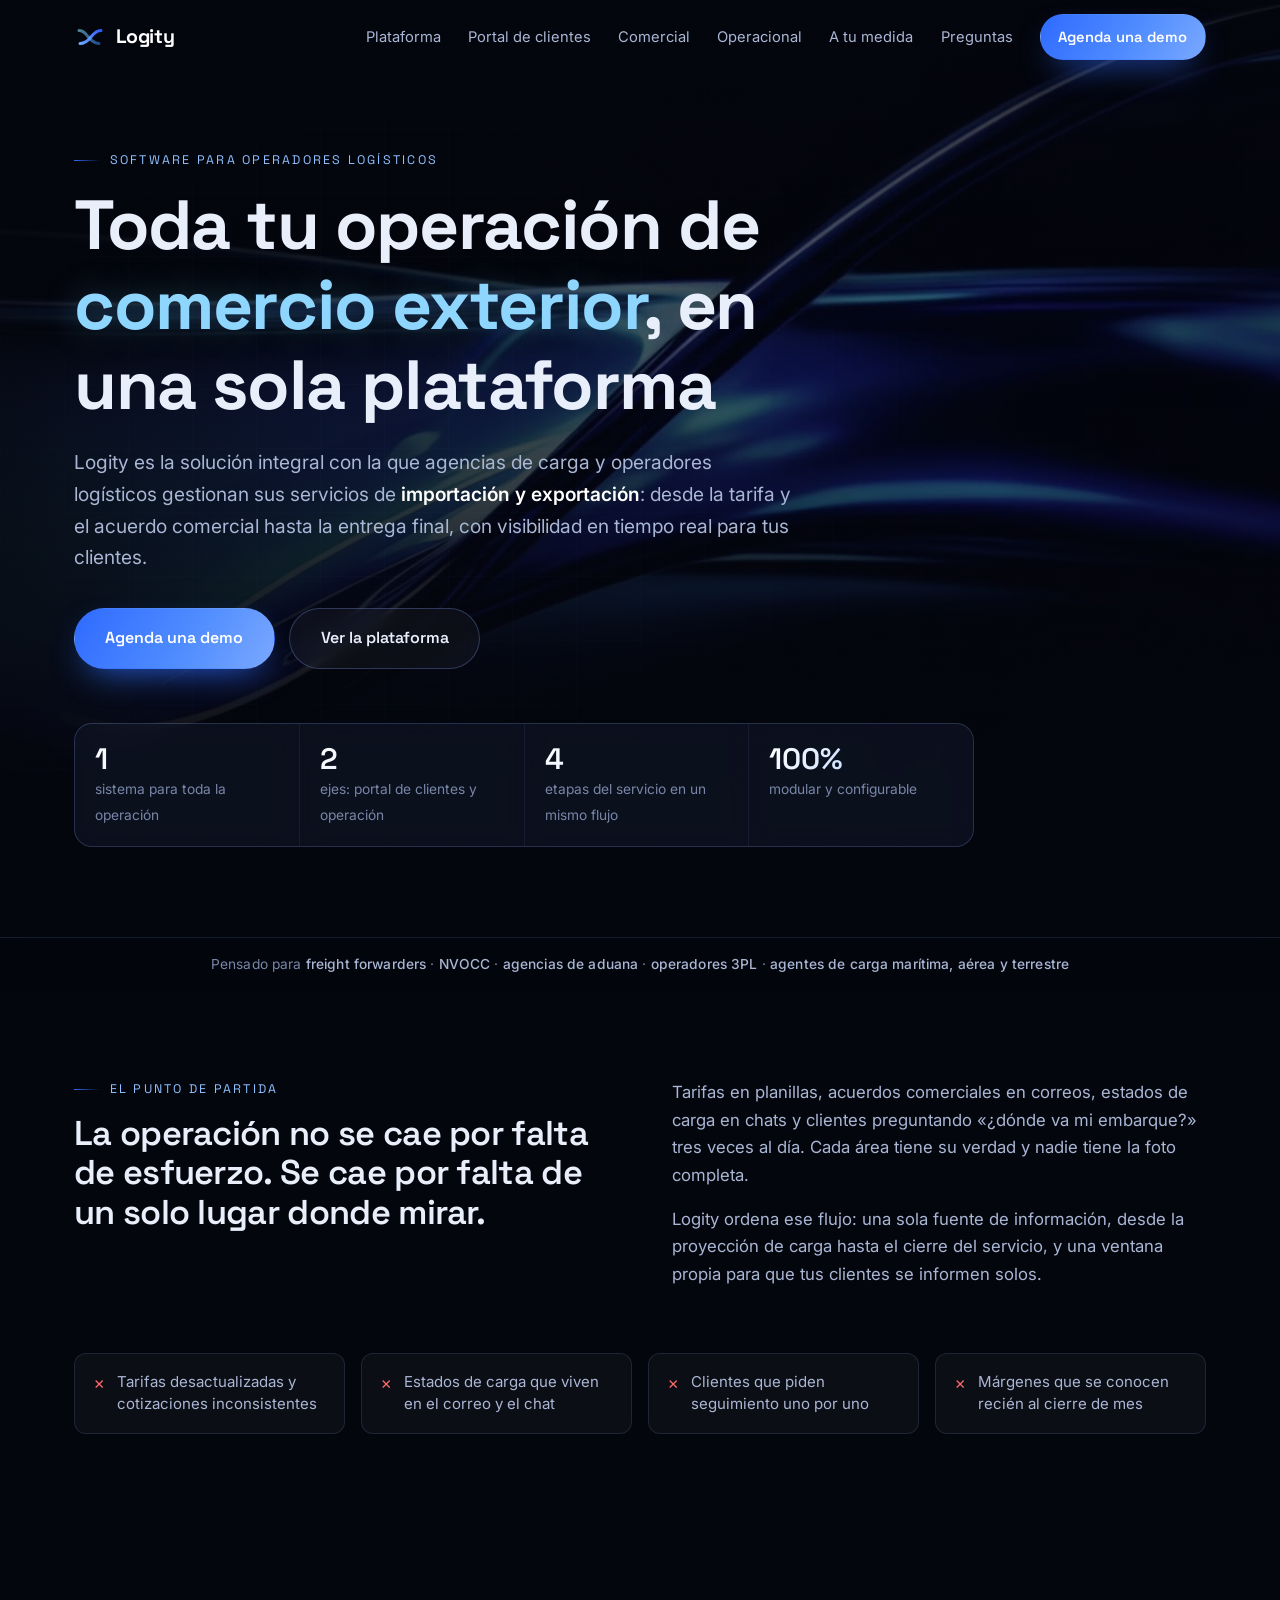
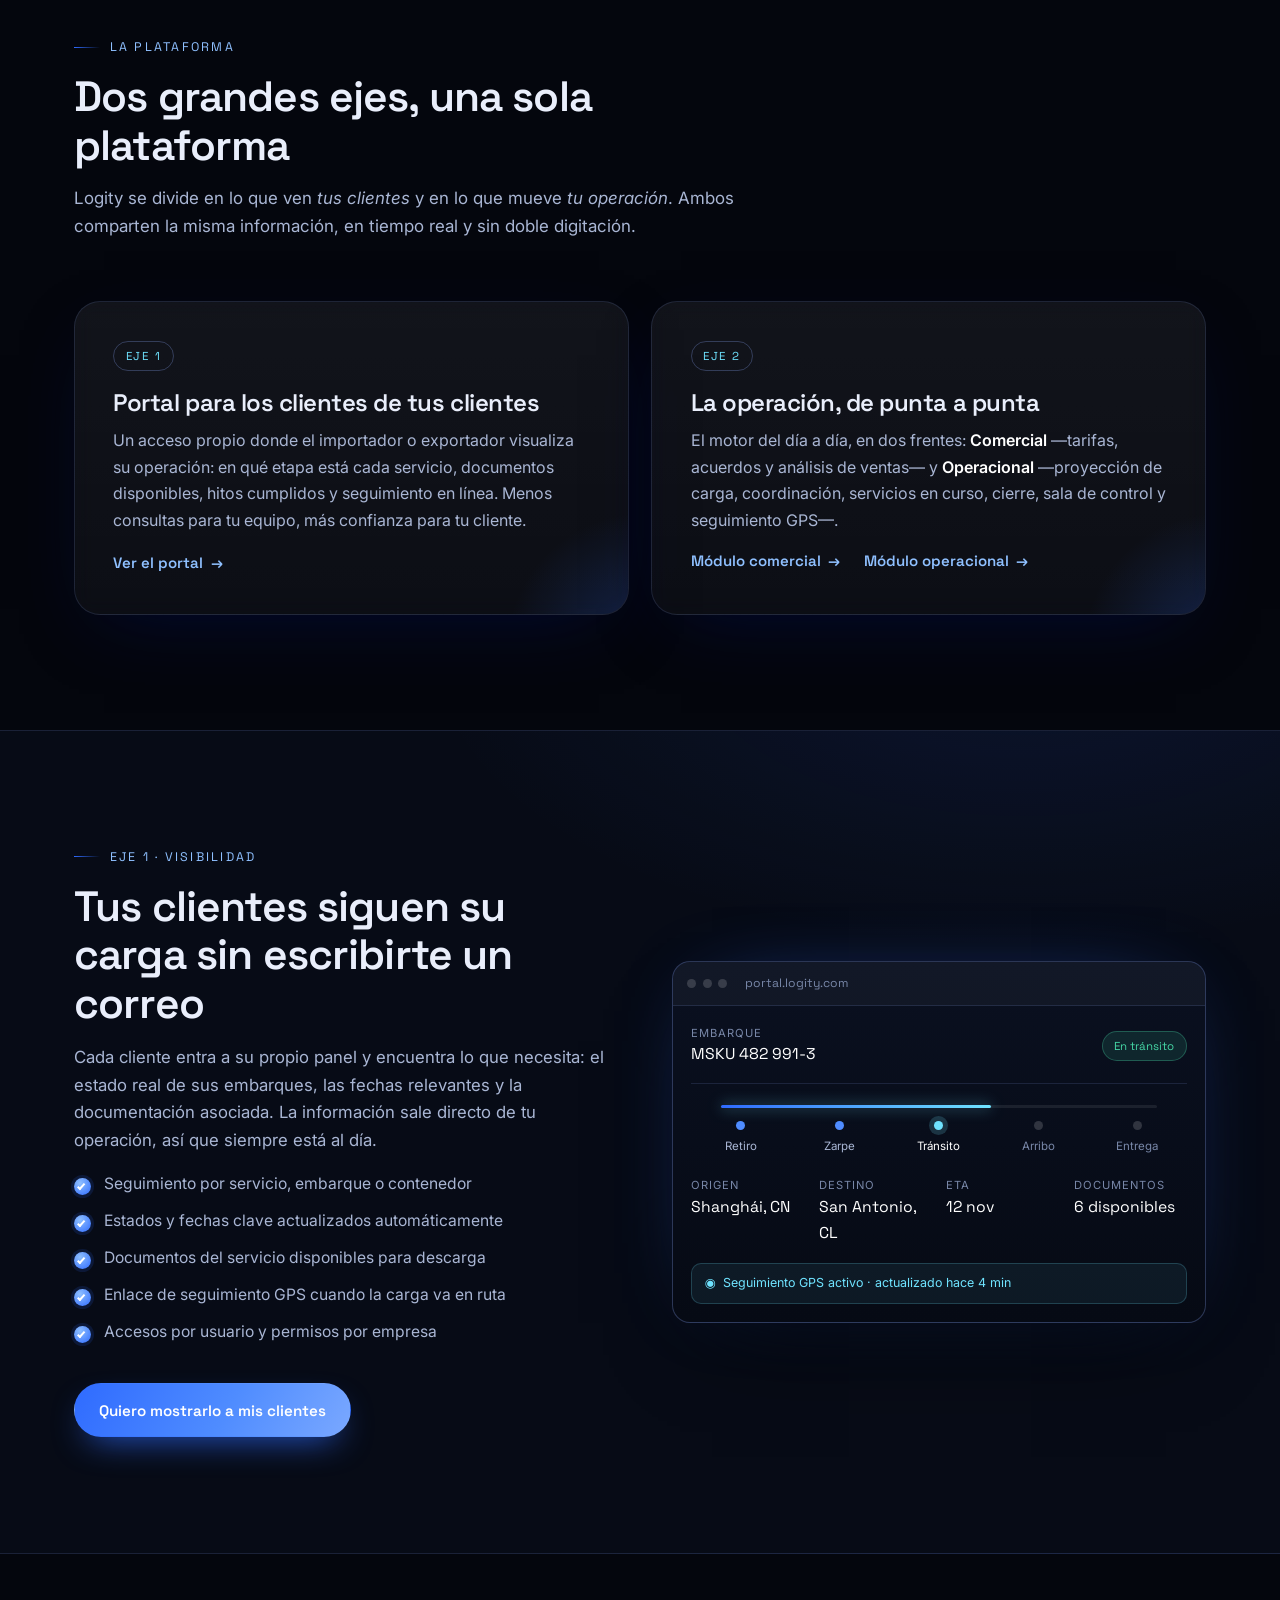
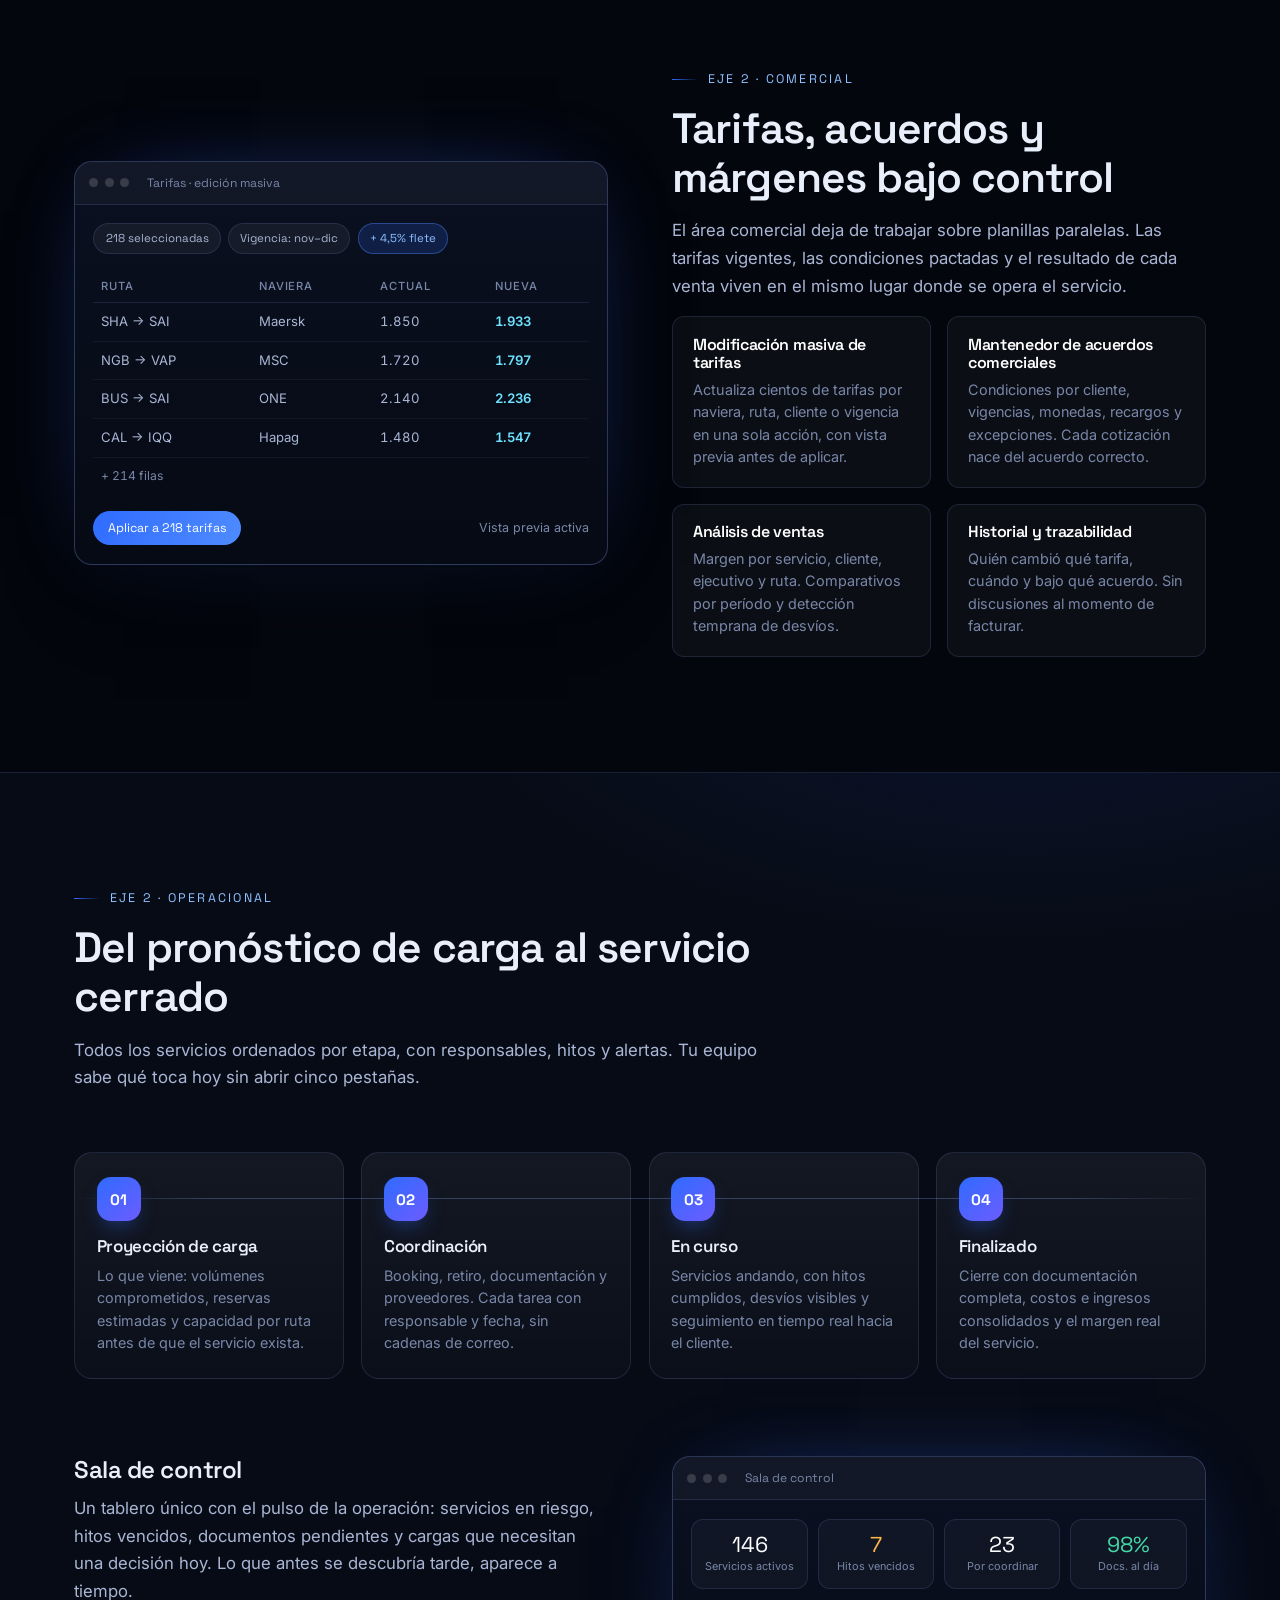
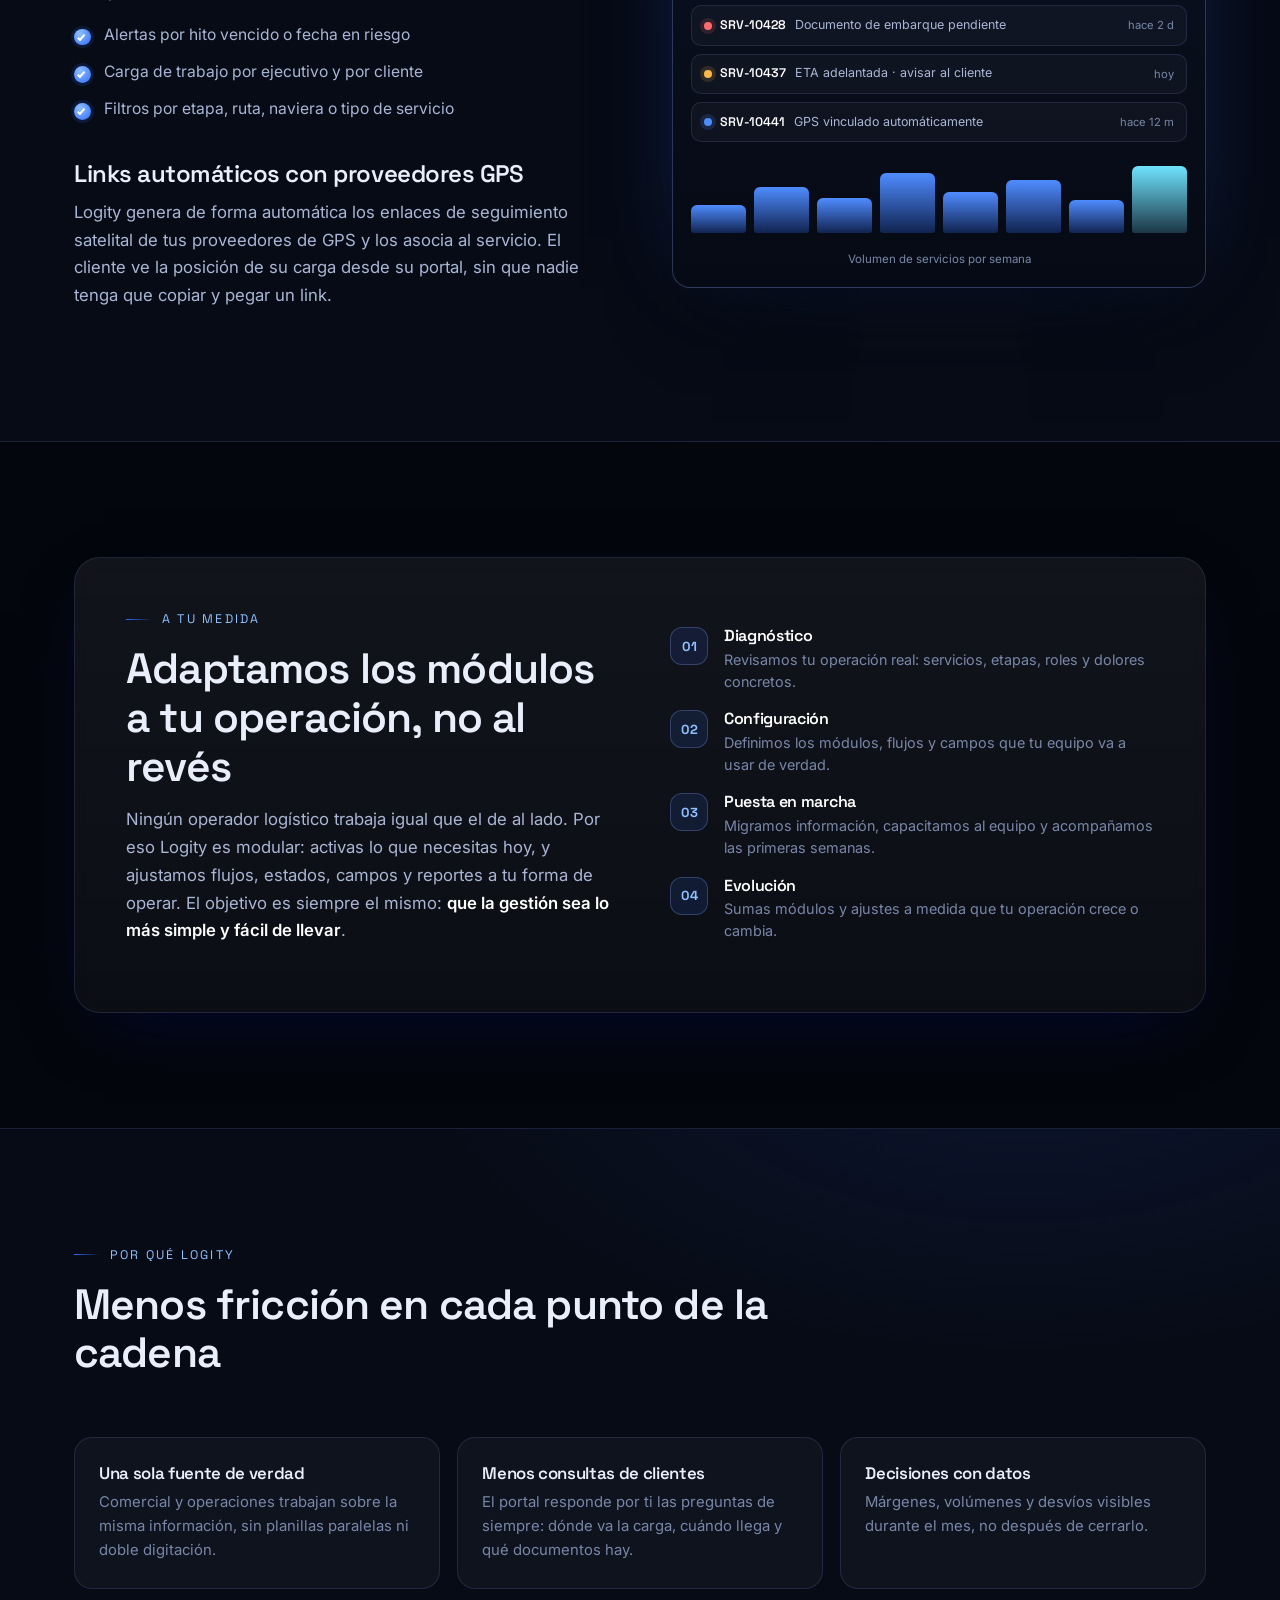
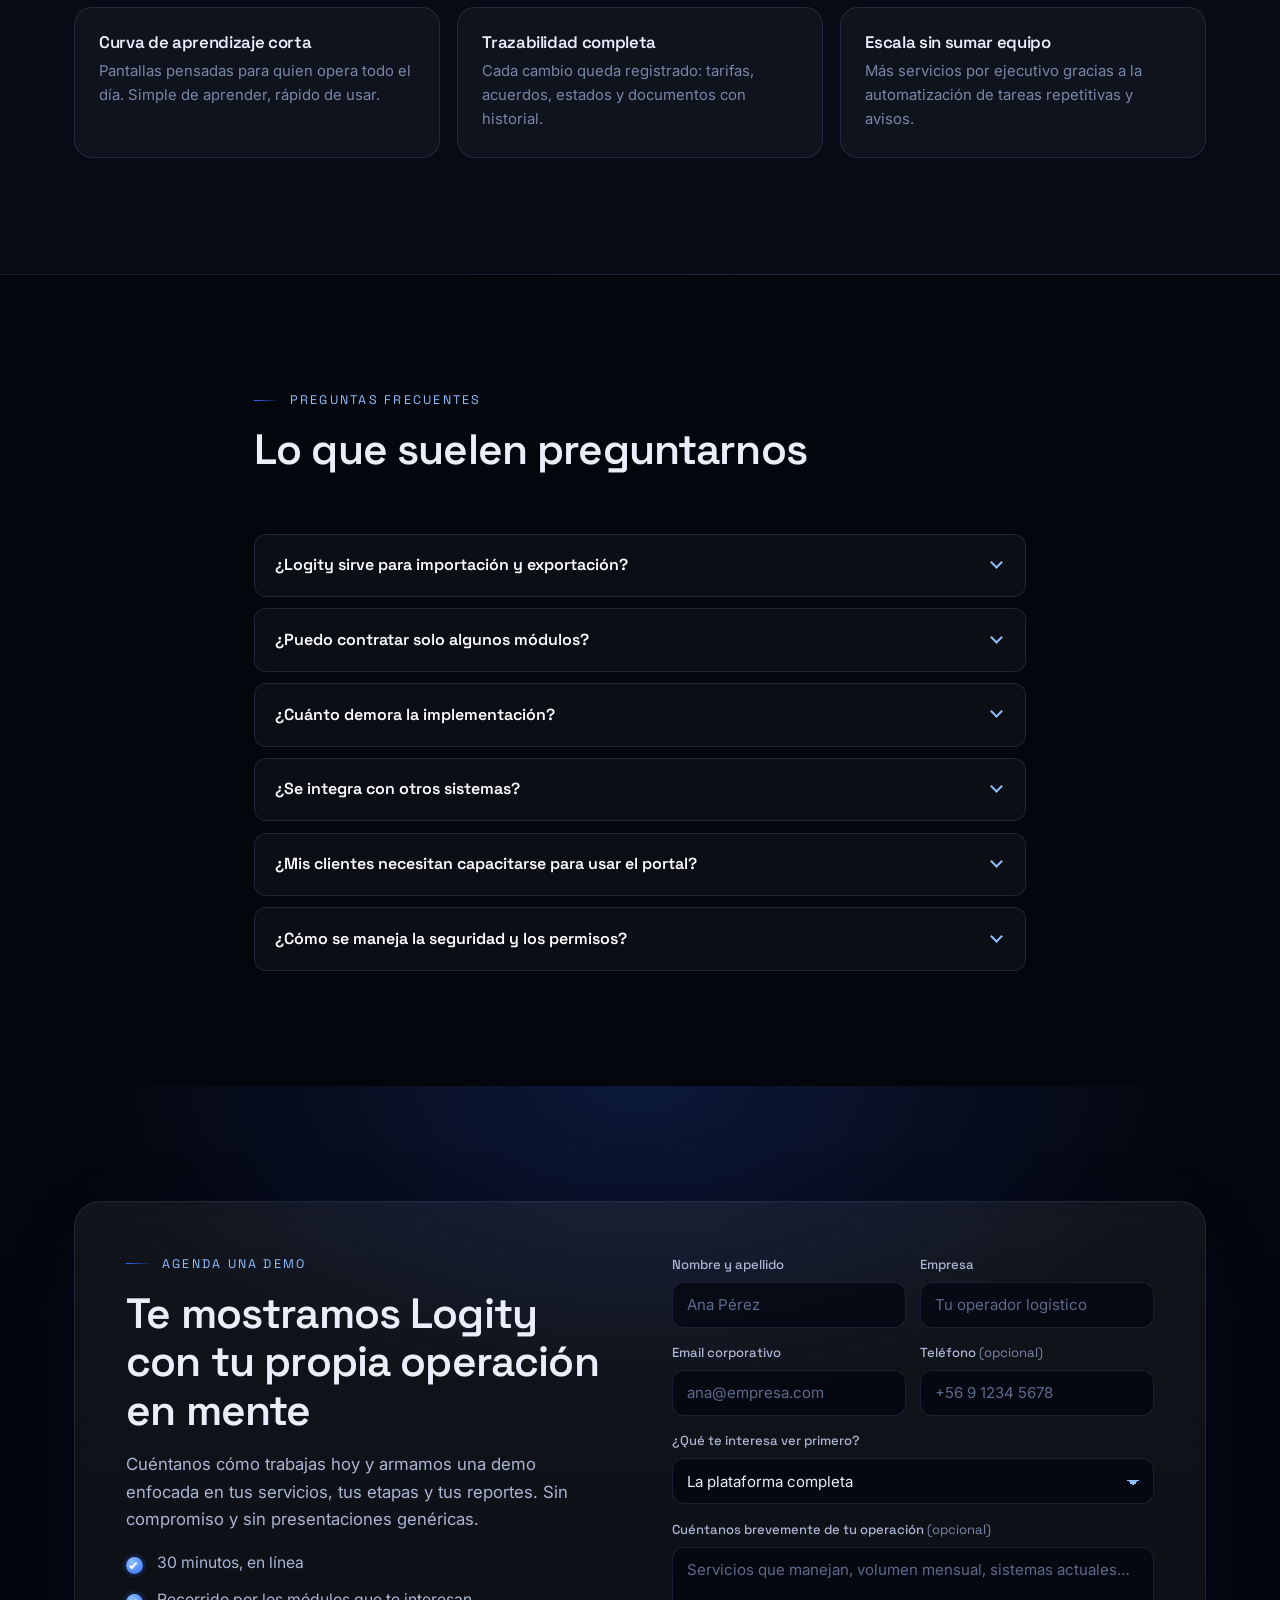
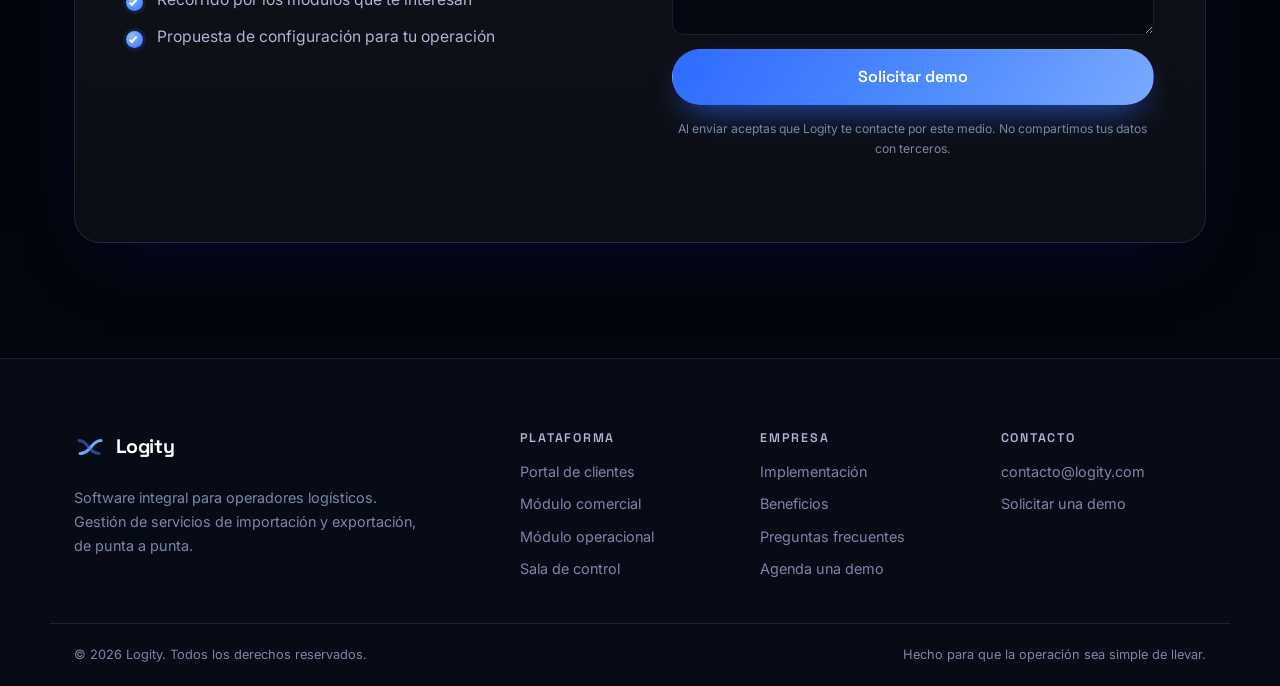
==== index.html @ b0a9ac15 "Landing page de Logity Sitio estático de una página (HTML/CSS/JS sin dependencias) que presenta Logi" ====
<!DOCTYPE html>
<html lang="es">
<head>
<meta charset="utf-8" />
<meta name="viewport" content="width=device-width, initial-scale=1" />
<title>Logity — Software integral para operadores logísticos</title>
<meta name="description" content="Logity es el software que centraliza la operación de importación y exportación de operadores logísticos: módulo comercial, operacional, sala de control y portal de seguimiento para tus clientes. Modular y adaptado a tu forma de trabajar." />
<meta name="theme-color" content="#05070f" />
<link rel="icon" href="assets/img/favicon.svg" type="image/svg+xml" />
<link rel="canonical" href="https://logity.com/" />

<!-- Open Graph -->
<meta property="og:type" content="website" />
<meta property="og:locale" content="es_ES" />
<meta property="og:title" content="Logity — Software integral para operadores logísticos" />
<meta property="og:description" content="Centraliza tu operación de importación y exportación: comercial, operacional, sala de control y portal para tus clientes. Módulos que se adaptan a tu operación." />
<meta property="og:image" content="assets/img/hero-poster.jpg" />
<meta name="twitter:card" content="summary_large_image" />

<link rel="preconnect" href="https://fonts.googleapis.com" />
<link rel="preconnect" href="https://fonts.gstatic.com" crossorigin />
<link href="https://fonts.googleapis.com/css2?family=Inter:wght@400;500;600&family=Space+Grotesk:wght@500;600;700&display=swap" rel="stylesheet" />
<link rel="stylesheet" href="styles.css" />

<script type="application/ld+json">
{
  "@context": "https://schema.org",
  "@type": "SoftwareApplication",
  "name": "Logity",
  "applicationCategory": "BusinessApplication",
  "operatingSystem": "Web",
  "description": "Software SaaS integral para operadores logísticos: gestión de servicios de importación y exportación, módulos comercial y operacional, sala de control y portal de seguimiento para clientes finales.",
  "offers": { "@type": "Offer", "priceCurrency": "USD", "price": "0", "description": "Planes modulares según la operación de cada cliente" }
}
</script>
</head>
<body>

<a class="skip-link" href="#contenido">Saltar al contenido</a>

<!-- ============ NAV ============ -->
<header class="nav" id="nav">
  <div class="container nav__inner">
    <a class="brand" href="#inicio" aria-label="Logity, inicio">
      <span class="brand__mark" aria-hidden="true">
        <svg viewBox="0 0 32 32" fill="none" focusable="false"><path d="M6 22.5c5.4 0 8.3-3.1 11-6.5S22.6 9.5 27 9.5" stroke="url(#g1)" stroke-width="3" stroke-linecap="round"/><path d="M5 9.5c4.4 0 6.3 2.6 9 6s5.6 7 11 7" stroke="url(#g2)" stroke-width="3" stroke-linecap="round" opacity=".55"/><defs><linearGradient id="g1" x1="6" y1="16" x2="27" y2="16" gradientUnits="userSpaceOnUse"><stop stop-color="#6ea8ff"/><stop offset="1" stop-color="#2f5bff"/></linearGradient><linearGradient id="g2" x1="5" y1="16" x2="25" y2="16" gradientUnits="userSpaceOnUse"><stop stop-color="#8ee7ff"/><stop offset="1" stop-color="#3b82f6"/></linearGradient></defs></svg>
      </span>
      <span class="brand__name">Logity</span>
    </a>

    <nav class="nav__links" id="navLinks" aria-label="Navegación principal">
      <a href="#plataforma">Plataforma</a>
      <a href="#portal">Portal de clientes</a>
      <a href="#comercial">Comercial</a>
      <a href="#operacional">Operacional</a>
      <a href="#modular">A tu medida</a>
      <a href="#faq">Preguntas</a>
      <a class="btn btn--sm btn--primary nav__cta" href="#demo">Agenda una demo</a>
    </nav>

    <button class="nav__toggle" id="navToggle" aria-expanded="false" aria-controls="navLinks" aria-label="Abrir menú">
      <span></span><span></span><span></span>
    </button>
  </div>
</header>

<main id="contenido">

<!-- ============ HERO ============ -->
<section class="hero" id="inicio">
  <div class="hero__media" aria-hidden="true">
    <video id="heroVideo" class="hero__video" autoplay muted loop playsinline preload="metadata" poster="assets/img/hero-poster.jpg">
      <source src="assets/video/hero-logity-mobile.mp4" type="video/mp4" media="(max-width: 700px)" />
      <source src="assets/video/hero-logity.mp4" type="video/mp4" />
    </video>
    <div class="hero__scrim"></div>
    <div class="hero__grid"></div>
  </div>

  <div class="container hero__inner">
    <p class="eyebrow reveal">Software para operadores logísticos</p>
    <h1 class="hero__title reveal">
      Toda tu operación de <span class="grad">comercio exterior</span>, en una sola plataforma
    </h1>
    <p class="hero__sub reveal">
      Logity es la solución integral con la que agencias de carga y operadores logísticos gestionan sus
      servicios de <strong>importación y exportación</strong>: desde la tarifa y el acuerdo comercial hasta
      la entrega final, con visibilidad en tiempo real para tus clientes.
    </p>
    <div class="hero__cta reveal">
      <a class="btn btn--primary btn--lg" href="#demo">Agenda una demo</a>
      <a class="btn btn--ghost btn--lg" href="#plataforma">Ver la plataforma</a>
    </div>

    <ul class="hero__stats reveal" role="list">
      <li><strong>1</strong><span>sistema para toda la operación</span></li>
      <li><strong>2</strong><span>ejes: portal de clientes y operación</span></li>
      <li><strong>4</strong><span>etapas del servicio en un mismo flujo</span></li>
      <li><strong>100%</strong><span>modular y configurable</span></li>
    </ul>
  </div>

  <div class="hero__marquee" aria-hidden="false">
    <div class="container">
      <p>Pensado para <strong>freight forwarders</strong> · <strong>NVOCC</strong> · <strong>agencias de aduana</strong> · <strong>operadores 3PL</strong> · <strong>agentes de carga marítima, aérea y terrestre</strong></p>
    </div>
  </div>
</section>

<!-- ============ PROBLEMA ============ -->
<section class="section section--tight" id="problema">
  <div class="container">
    <div class="split">
      <div class="split__left reveal">
        <p class="eyebrow">El punto de partida</p>
        <h2 class="h2">La operación no se cae por falta de esfuerzo. Se cae por falta de un solo lugar donde mirar.</h2>
      </div>
      <div class="split__right reveal">
        <p class="lead">
          Tarifas en planillas, acuerdos comerciales en correos, estados de carga en chats y clientes preguntando
          «¿dónde va mi embarque?» tres veces al día. Cada área tiene su verdad y nadie tiene la foto completa.
        </p>
        <p class="lead">
          Logity ordena ese flujo: una sola fuente de información, desde la proyección de carga hasta el cierre del
          servicio, y una ventana propia para que tus clientes se informen solos.
        </p>
      </div>
    </div>

    <ul class="painpoints" role="list">
      <li class="reveal"><span class="painpoints__x" aria-hidden="true">✕</span>Tarifas desactualizadas y cotizaciones inconsistentes</li>
      <li class="reveal"><span class="painpoints__x" aria-hidden="true">✕</span>Estados de carga que viven en el correo y el chat</li>
      <li class="reveal"><span class="painpoints__x" aria-hidden="true">✕</span>Clientes que piden seguimiento uno por uno</li>
      <li class="reveal"><span class="painpoints__x" aria-hidden="true">✕</span>Márgenes que se conocen recién al cierre de mes</li>
    </ul>
  </div>
</section>

<!-- ============ PLATAFORMA / DOS EJES ============ -->
<section class="section" id="plataforma">
  <div class="container">
    <header class="section__head reveal">
      <p class="eyebrow">La plataforma</p>
      <h2 class="h2">Dos grandes ejes, una sola plataforma</h2>
      <p class="section__sub">
        Logity se divide en lo que ven <em>tus clientes</em> y en lo que mueve <em>tu operación</em>.
        Ambos comparten la misma información, en tiempo real y sin doble digitación.
      </p>
    </header>

    <div class="pillars">
      <article class="pillar card reveal">
        <div class="pillar__tag">Eje 1</div>
        <h3 class="h3">Portal para los clientes de tus clientes</h3>
        <p>
          Un acceso propio donde el importador o exportador visualiza su operación: en qué etapa está cada
          servicio, documentos disponibles, hitos cumplidos y seguimiento en línea. Menos consultas para tu equipo,
          más confianza para tu cliente.
        </p>
        <a class="link-arrow" href="#portal">Ver el portal <span aria-hidden="true">→</span></a>
      </article>

      <article class="pillar card reveal">
        <div class="pillar__tag">Eje 2</div>
        <h3 class="h3">La operación, de punta a punta</h3>
        <p>
          El motor del día a día, en dos frentes: <strong>Comercial</strong> —tarifas, acuerdos y análisis de
          ventas— y <strong>Operacional</strong> —proyección de carga, coordinación, servicios en curso,
          cierre, sala de control y seguimiento GPS—.
        </p>
        <div class="pillar__links">
          <a class="link-arrow" href="#comercial">Módulo comercial <span aria-hidden="true">→</span></a>
          <a class="link-arrow" href="#operacional">Módulo operacional <span aria-hidden="true">→</span></a>
        </div>
      </article>
    </div>
  </div>
</section>

<!-- ============ PORTAL DE CLIENTES ============ -->
<section class="section section--alt" id="portal">
  <div class="container">
    <div class="feature">
      <div class="feature__copy reveal">
        <p class="eyebrow">Eje 1 · Visibilidad</p>
        <h2 class="h2">Tus clientes siguen su carga sin escribirte un correo</h2>
        <p class="lead">
          Cada cliente entra a su propio panel y encuentra lo que necesita: el estado real de sus embarques,
          las fechas relevantes y la documentación asociada. La información sale directo de tu operación,
          así que siempre está al día.
        </p>
        <ul class="checklist" role="list">
          <li>Seguimiento por servicio, embarque o contenedor</li>
          <li>Estados y fechas clave actualizados automáticamente</li>
          <li>Documentos del servicio disponibles para descarga</li>
          <li>Enlace de seguimiento GPS cuando la carga va en ruta</li>
          <li>Accesos por usuario y permisos por empresa</li>
        </ul>
        <a class="btn btn--primary" href="#demo">Quiero mostrarlo a mis clientes</a>
      </div>

      <!-- Mockup: portal -->
      <div class="feature__visual reveal">
        <div class="mock mock--portal" role="img" aria-label="Vista del portal de clientes con el seguimiento de un embarque">
          <div class="mock__bar"><span></span><span></span><span></span><p>portal.logity.com</p></div>
          <div class="mock__body">
            <div class="mock__row mock__row--head">
              <div><p class="mock__label">Embarque</p><p class="mock__value">MSKU 482 991-3</p></div>
              <span class="chip chip--live">En tránsito</span>
            </div>
            <div class="track">
              <div class="track__line"><i style="--p:62%"></i></div>
              <ul class="track__steps" role="list">
                <li class="is-done"><b></b>Retiro</li>
                <li class="is-done"><b></b>Zarpe</li>
                <li class="is-now"><b></b>Tránsito</li>
                <li><b></b>Arribo</li>
                <li><b></b>Entrega</li>
              </ul>
            </div>
            <div class="mock__grid">
              <div><p class="mock__label">Origen</p><p class="mock__value">Shanghái, CN</p></div>
              <div><p class="mock__label">Destino</p><p class="mock__value">San Antonio, CL</p></div>
              <div><p class="mock__label">ETA</p><p class="mock__value">12 nov</p></div>
              <div><p class="mock__label">Documentos</p><p class="mock__value">6 disponibles</p></div>
            </div>
            <div class="mock__note"><span aria-hidden="true">◉</span> Seguimiento GPS activo · actualizado hace 4 min</div>
          </div>
        </div>
      </div>
    </div>
  </div>
</section>

<!-- ============ COMERCIAL ============ -->
<section class="section" id="comercial">
  <div class="container">
    <div class="feature feature--reverse">
      <div class="feature__copy reveal">
        <p class="eyebrow">Eje 2 · Comercial</p>
        <h2 class="h2">Tarifas, acuerdos y márgenes bajo control</h2>
        <p class="lead">
          El área comercial deja de trabajar sobre planillas paralelas. Las tarifas vigentes, las condiciones
          pactadas y el resultado de cada venta viven en el mismo lugar donde se opera el servicio.
        </p>

        <div class="minicards">
          <div class="minicard">
            <h4>Modificación masiva de tarifas</h4>
            <p>Actualiza cientos de tarifas por naviera, ruta, cliente o vigencia en una sola acción, con vista previa antes de aplicar.</p>
          </div>
          <div class="minicard">
            <h4>Mantenedor de acuerdos comerciales</h4>
            <p>Condiciones por cliente, vigencias, monedas, recargos y excepciones. Cada cotización nace del acuerdo correcto.</p>
          </div>
          <div class="minicard">
            <h4>Análisis de ventas</h4>
            <p>Margen por servicio, cliente, ejecutivo y ruta. Comparativos por período y detección temprana de desvíos.</p>
          </div>
          <div class="minicard">
            <h4>Historial y trazabilidad</h4>
            <p>Quién cambió qué tarifa, cuándo y bajo qué acuerdo. Sin discusiones al momento de facturar.</p>
          </div>
        </div>
      </div>

      <!-- Mockup: tarifas masivas -->
      <div class="feature__visual reveal">
        <div class="mock mock--rates" role="img" aria-label="Pantalla de modificación masiva de tarifas">
          <div class="mock__bar"><span></span><span></span><span></span><p>Tarifas · edición masiva</p></div>
          <div class="mock__body">
            <div class="rates__toolbar">
              <span class="chip chip--soft">218 seleccionadas</span>
              <span class="chip chip--soft">Vigencia: nov–dic</span>
              <span class="chip chip--action">+ 4,5% flete</span>
            </div>
            <table class="rates">
              <thead><tr><th>Ruta</th><th>Naviera</th><th>Actual</th><th>Nueva</th></tr></thead>
              <tbody>
                <tr><td>SHA → SAI</td><td>Maersk</td><td>1.850</td><td class="up">1.933</td></tr>
                <tr><td>NGB → VAP</td><td>MSC</td><td>1.720</td><td class="up">1.797</td></tr>
                <tr><td>BUS → SAI</td><td>ONE</td><td>2.140</td><td class="up">2.236</td></tr>
                <tr><td>CAL → IQQ</td><td>Hapag</td><td>1.480</td><td class="up">1.547</td></tr>
                <tr class="is-muted"><td colspan="4">+ 214 filas</td></tr>
              </tbody>
            </table>
            <div class="rates__foot"><span>Aplicar a 218 tarifas</span><em>Vista previa activa</em></div>
          </div>
        </div>
      </div>
    </div>
  </div>
</section>

<!-- ============ OPERACIONAL ============ -->
<section class="section section--alt" id="operacional">
  <div class="container">
    <header class="section__head reveal">
      <p class="eyebrow">Eje 2 · Operacional</p>
      <h2 class="h2">Del pronóstico de carga al servicio cerrado</h2>
      <p class="section__sub">
        Todos los servicios ordenados por etapa, con responsables, hitos y alertas. Tu equipo sabe qué toca
        hoy sin abrir cinco pestañas.
      </p>
    </header>

    <!-- Pipeline -->
    <ol class="pipeline" role="list">
      <li class="pipeline__step reveal">
        <span class="pipeline__num">01</span>
        <h3>Proyección de carga</h3>
        <p>Lo que viene: volúmenes comprometidos, reservas estimadas y capacidad por ruta antes de que el servicio exista.</p>
      </li>
      <li class="pipeline__step reveal">
        <span class="pipeline__num">02</span>
        <h3>Coordinación</h3>
        <p>Booking, retiro, documentación y proveedores. Cada tarea con responsable y fecha, sin cadenas de correo.</p>
      </li>
      <li class="pipeline__step reveal">
        <span class="pipeline__num">03</span>
        <h3>En curso</h3>
        <p>Servicios andando, con hitos cumplidos, desvíos visibles y seguimiento en tiempo real hacia el cliente.</p>
      </li>
      <li class="pipeline__step reveal">
        <span class="pipeline__num">04</span>
        <h3>Finalizado</h3>
        <p>Cierre con documentación completa, costos e ingresos consolidados y el margen real del servicio.</p>
      </li>
    </ol>

    <div class="feature feature--top">
      <div class="feature__copy reveal">
        <h3 class="h3">Sala de control</h3>
        <p class="lead">
          Un tablero único con el pulso de la operación: servicios en riesgo, hitos vencidos, documentos
          pendientes y cargas que necesitan una decisión hoy. Lo que antes se descubría tarde, aparece a tiempo.
        </p>
        <ul class="checklist" role="list">
          <li>Alertas por hito vencido o fecha en riesgo</li>
          <li>Carga de trabajo por ejecutivo y por cliente</li>
          <li>Filtros por etapa, ruta, naviera o tipo de servicio</li>
        </ul>

        <h3 class="h3 mt">Links automáticos con proveedores GPS</h3>
        <p class="lead">
          Logity genera de forma automática los enlaces de seguimiento satelital de tus proveedores de GPS y los
          asocia al servicio. El cliente ve la posición de su carga desde su portal, sin que nadie tenga que
          copiar y pegar un link.
        </p>
      </div>

      <!-- Mockup: sala de control -->
      <div class="feature__visual reveal">
        <div class="mock mock--control" role="img" aria-label="Sala de control con indicadores de la operación">
          <div class="mock__bar"><span></span><span></span><span></span><p>Sala de control</p></div>
          <div class="mock__body">
            <div class="kpis">
              <div class="kpi"><p class="kpi__n">146</p><p class="kpi__l">Servicios activos</p></div>
              <div class="kpi"><p class="kpi__n kpi__n--warn">7</p><p class="kpi__l">Hitos vencidos</p></div>
              <div class="kpi"><p class="kpi__n">23</p><p class="kpi__l">Por coordinar</p></div>
              <div class="kpi"><p class="kpi__n kpi__n--ok">98%</p><p class="kpi__l">Docs. al día</p></div>
            </div>
            <ul class="alerts" role="list">
              <li><span class="dot dot--red"></span><b>SRV-10428</b> Documento de embarque pendiente <em>hace 2 d</em></li>
              <li><span class="dot dot--amber"></span><b>SRV-10437</b> ETA adelantada · avisar al cliente <em>hoy</em></li>
              <li><span class="dot dot--blue"></span><b>SRV-10441</b> GPS vinculado automáticamente <em>hace 12 m</em></li>
            </ul>
            <div class="bars" aria-hidden="true">
              <i style="--h:38%"></i><i style="--h:62%"></i><i style="--h:47%"></i><i style="--h:81%"></i>
              <i style="--h:55%"></i><i style="--h:72%"></i><i style="--h:44%"></i><i style="--h:90%"></i>
            </div>
            <p class="mock__caption">Volumen de servicios por semana</p>
          </div>
        </div>
      </div>
    </div>
  </div>
</section>

<!-- ============ MODULAR ============ -->
<section class="section" id="modular">
  <div class="container">
    <div class="modular card reveal">
      <div class="modular__copy">
        <p class="eyebrow">A tu medida</p>
        <h2 class="h2">Adaptamos los módulos a tu operación, no al revés</h2>
        <p class="lead">
          Ningún operador logístico trabaja igual que el de al lado. Por eso Logity es modular: activas lo que
          necesitas hoy, y ajustamos flujos, estados, campos y reportes a tu forma de operar. El objetivo es
          siempre el mismo: <strong>que la gestión sea lo más simple y fácil de llevar</strong>.
        </p>
      </div>
      <ol class="steps" role="list">
        <li><span>01</span><div><h4>Diagnóstico</h4><p>Revisamos tu operación real: servicios, etapas, roles y dolores concretos.</p></div></li>
        <li><span>02</span><div><h4>Configuración</h4><p>Definimos los módulos, flujos y campos que tu equipo va a usar de verdad.</p></div></li>
        <li><span>03</span><div><h4>Puesta en marcha</h4><p>Migramos información, capacitamos al equipo y acompañamos las primeras semanas.</p></div></li>
        <li><span>04</span><div><h4>Evolución</h4><p>Sumas módulos y ajustes a medida que tu operación crece o cambia.</p></div></li>
      </ol>
    </div>
  </div>
</section>

<!-- ============ BENEFICIOS ============ -->
<section class="section section--alt" id="beneficios">
  <div class="container">
    <header class="section__head reveal">
      <p class="eyebrow">Por qué Logity</p>
      <h2 class="h2">Menos fricción en cada punto de la cadena</h2>
    </header>

    <div class="benefits">
      <article class="benefit reveal"><h3>Una sola fuente de verdad</h3><p>Comercial y operaciones trabajan sobre la misma información, sin planillas paralelas ni doble digitación.</p></article>
      <article class="benefit reveal"><h3>Menos consultas de clientes</h3><p>El portal responde por ti las preguntas de siempre: dónde va la carga, cuándo llega y qué documentos hay.</p></article>
      <article class="benefit reveal"><h3>Decisiones con datos</h3><p>Márgenes, volúmenes y desvíos visibles durante el mes, no después de cerrarlo.</p></article>
      <article class="benefit reveal"><h3>Curva de aprendizaje corta</h3><p>Pantallas pensadas para quien opera todo el día. Simple de aprender, rápido de usar.</p></article>
      <article class="benefit reveal"><h3>Trazabilidad completa</h3><p>Cada cambio queda registrado: tarifas, acuerdos, estados y documentos con historial.</p></article>
      <article class="benefit reveal"><h3>Escala sin sumar equipo</h3><p>Más servicios por ejecutivo gracias a la automatización de tareas repetitivas y avisos.</p></article>
    </div>
  </div>
</section>

<!-- ============ FAQ ============ -->
<section class="section" id="faq">
  <div class="container container--narrow">
    <header class="section__head reveal">
      <p class="eyebrow">Preguntas frecuentes</p>
      <h2 class="h2">Lo que suelen preguntarnos</h2>
    </header>

    <div class="faq">
      <details class="reveal">
        <summary>¿Logity sirve para importación y exportación?</summary>
        <p>Sí. La plataforma está construida sobre el ciclo completo del servicio de comercio exterior, tanto de importación como de exportación, y se adapta a operaciones marítimas, aéreas y terrestres.</p>
      </details>
      <details class="reveal">
        <summary>¿Puedo contratar solo algunos módulos?</summary>
        <p>Sí. Puedes empezar por el eje que más te aprieta hoy —por ejemplo, tarifas y acuerdos comerciales, o la gestión operacional— y sumar el resto después. Los módulos comparten la misma base de información, así que activarlos más adelante no implica volver a empezar.</p>
      </details>
      <details class="reveal">
        <summary>¿Cuánto demora la implementación?</summary>
        <p>Depende del alcance y de la cantidad de información a migrar. Trabajamos con una parametrización guiada: primero los módulos críticos para que el equipo opere cuanto antes, y luego el resto de la configuración.</p>
      </details>
      <details class="reveal">
        <summary>¿Se integra con otros sistemas?</summary>
        <p>Sí. Logity contempla integraciones con proveedores de GPS —incluyendo la generación automática de enlaces de seguimiento— y con los sistemas que ya usas para administración y contabilidad, según lo que requiera tu operación.</p>
      </details>
      <details class="reveal">
        <summary>¿Mis clientes necesitan capacitarse para usar el portal?</summary>
        <p>No. El portal está pensado para que el importador o exportador entre y entienda su operación de inmediato: estado, fechas, documentos y seguimiento, sin manuales de por medio.</p>
      </details>
      <details class="reveal">
        <summary>¿Cómo se maneja la seguridad y los permisos?</summary>
        <p>Cada usuario accede según su rol, y los clientes finales solo ven la información de su propia empresa. La plataforma opera en la nube, con respaldos y control de accesos.</p>
      </details>
    </div>
  </div>
</section>

<!-- ============ CTA / DEMO ============ -->
<section class="section demo" id="demo">
  <div class="container">
    <div class="demo__inner card reveal">
      <div class="demo__copy">
        <p class="eyebrow">Agenda una demo</p>
        <h2 class="h2">Te mostramos Logity con tu propia operación en mente</h2>
        <p class="lead">
          Cuéntanos cómo trabajas hoy y armamos una demo enfocada en tus servicios, tus etapas y tus reportes.
          Sin compromiso y sin presentaciones genéricas.
        </p>
        <ul class="checklist" role="list">
          <li>30 minutos, en línea</li>
          <li>Recorrido por los módulos que te interesan</li>
          <li>Propuesta de configuración para tu operación</li>
        </ul>
      </div>

      <form class="form" id="demoForm" novalidate>
        <div class="form__row">
          <label><span>Nombre y apellido</span>
            <input type="text" name="nombre" autocomplete="name" required placeholder="Ana Pérez" />
          </label>
          <label><span>Empresa</span>
            <input type="text" name="empresa" autocomplete="organization" required placeholder="Tu operador logístico" />
          </label>
        </div>
        <div class="form__row">
          <label><span>Email corporativo</span>
            <input type="email" name="email" autocomplete="email" required placeholder="ana@empresa.com" />
          </label>
          <label><span>Teléfono <i class="opt">(opcional)</i></span>
            <input type="tel" name="telefono" autocomplete="tel" placeholder="+56 9 1234 5678" />
          </label>
        </div>
        <label><span>¿Qué te interesa ver primero?</span>
          <select name="interes">
            <option>La plataforma completa</option>
            <option>Portal para mis clientes</option>
            <option>Módulo comercial (tarifas y acuerdos)</option>
            <option>Módulo operacional y sala de control</option>
            <option>Seguimiento GPS</option>
          </select>
        </label>
        <label><span>Cuéntanos brevemente de tu operación <i class="opt">(opcional)</i></span>
          <textarea name="mensaje" rows="3" placeholder="Servicios que manejan, volumen mensual, sistemas actuales…"></textarea>
        </label>

        <button class="btn btn--primary btn--lg btn--block" type="submit">Solicitar demo</button>
        <p class="form__legal">Al enviar aceptas que Logity te contacte por este medio. No compartimos tus datos con terceros.</p>
        <p class="form__status" id="formStatus" role="status" aria-live="polite"></p>
      </form>
    </div>
  </div>
</section>

</main>

<!-- ============ FOOTER ============ -->
<footer class="footer">
  <div class="container footer__inner">
    <div class="footer__brand">
      <a class="brand" href="#inicio" aria-label="Logity, inicio">
        <span class="brand__mark" aria-hidden="true">
          <svg viewBox="0 0 32 32" fill="none" focusable="false"><path d="M6 22.5c5.4 0 8.3-3.1 11-6.5S22.6 9.5 27 9.5" stroke="#6ea8ff" stroke-width="3" stroke-linecap="round"/><path d="M5 9.5c4.4 0 6.3 2.6 9 6s5.6 7 11 7" stroke="#3b82f6" stroke-width="3" stroke-linecap="round" opacity=".55"/></svg>
        </span>
        <span class="brand__name">Logity</span>
      </a>
      <p>Software integral para operadores logísticos. Gestión de servicios de importación y exportación, de punta a punta.</p>
    </div>

    <nav class="footer__col" aria-label="Plataforma">
      <h4>Plataforma</h4>
      <a href="#portal">Portal de clientes</a>
      <a href="#comercial">Módulo comercial</a>
      <a href="#operacional">Módulo operacional</a>
      <a href="#operacional">Sala de control</a>
    </nav>

    <nav class="footer__col" aria-label="Empresa">
      <h4>Empresa</h4>
      <a href="#modular">Implementación</a>
      <a href="#beneficios">Beneficios</a>
      <a href="#faq">Preguntas frecuentes</a>
      <a href="#demo">Agenda una demo</a>
    </nav>

    <div class="footer__col">
      <h4>Contacto</h4>
      <a href="mailto:contacto@logity.com">contacto@logity.com</a>
      <a href="#demo">Solicitar una demo</a>
    </div>
  </div>
  <div class="container footer__bottom">
    <p>© <span id="year">2026</span> Logity. Todos los derechos reservados.</p>
    <p>Hecho para que la operación sea simple de llevar.</p>
  </div>
</footer>

<script src="main.js"></script>
</body>
</html>
---- styles.css ----
/* =========================================================
   Logity — landing page
   Paleta tomada del video hero: azul eléctrico sobre negro
   ========================================================= */

:root{
  --bg:            #04060d;
  --bg-alt:        #070b16;
  --surface:       rgba(255,255,255,.035);
  --surface-2:     rgba(255,255,255,.06);
  --line:          rgba(140,170,255,.14);
  --line-strong:   rgba(140,170,255,.28);

  --text:          #e9eefb;
  --text-soft:     #a9b6d4;
  --text-dim:      #7887a8;

  --blue:          #2f6bff;
  --blue-bright:   #4f8cff;
  --blue-light:    #8fc0ff;
  --cyan:          #6fe3ff;
  --violet:        #6c5cff;

  --ok:            #45d6a5;
  --warn:          #ffb648;
  --danger:        #ff6b6b;

  --radius:        18px;
  --radius-sm:     12px;
  --radius-lg:     26px;

  --shadow:        0 24px 70px -30px rgba(0,10,60,.9);
  --glow:          0 0 60px -12px rgba(47,107,255,.55);

  --maxw:          1180px;
  --ff-display:    "Space Grotesk", "Inter", system-ui, sans-serif;
  --ff-body:       "Inter", system-ui, -apple-system, "Segoe UI", sans-serif;
}

*,*::before,*::after{ box-sizing:border-box; }

html{ scroll-behavior:smooth; scroll-padding-top:90px; -webkit-text-size-adjust:100%; }

body{
  margin:0;
  font-family:var(--ff-body);
  font-size:16px;
  line-height:1.65;
  color:var(--text);
  background:var(--bg);
  overflow-x:hidden;
  -webkit-font-smoothing:antialiased;
}

img,svg,video{ max-width:100%; display:block; }

a{ color:inherit; text-decoration:none; }

h1,h2,h3,h4{ font-family:var(--ff-display); line-height:1.15; margin:0; letter-spacing:-.02em; font-weight:600; }

p{ margin:0 0 1rem; }

strong{ color:#fff; font-weight:600; }

::selection{ background:rgba(47,107,255,.45); color:#fff; }

.skip-link{
  position:absolute; left:-9999px; top:0; z-index:200;
  background:var(--blue); color:#fff; padding:.7rem 1.1rem; border-radius:0 0 10px 0;
}
.skip-link:focus{ left:0; }

:focus-visible{ outline:2px solid var(--blue-bright); outline-offset:3px; border-radius:6px; }

/* ---------- layout ---------- */
.container{ width:100%; max-width:var(--maxw); margin-inline:auto; padding-inline:24px; }
.container--narrow{ max-width:820px; }

.section{ padding:clamp(72px,9vw,124px) 0; position:relative; }
.section--tight{ padding-block:clamp(56px,7vw,88px); }
.section--alt{ background:
    radial-gradient(1000px 500px at 80% -10%, rgba(47,107,255,.10), transparent 60%),
    var(--bg-alt);
  border-block:1px solid var(--line);
}

.section__head{ max-width:720px; margin-bottom:clamp(36px,5vw,60px); }
.section__sub{ color:var(--text-soft); font-size:1.06rem; margin:0; }

.eyebrow{
  font-family:var(--ff-display);
  font-size:.78rem; letter-spacing:.18em; text-transform:uppercase;
  color:var(--blue-light); margin:0 0 .9rem;
  display:flex; align-items:center; gap:.6rem;
}
.eyebrow::before{
  content:""; width:26px; height:1px;
  background:linear-gradient(90deg,var(--blue),transparent);
}

.h2{ font-size:clamp(1.75rem,3.4vw,2.65rem); margin-bottom:1rem; }
.h3{ font-size:clamp(1.2rem,2vw,1.5rem); margin-bottom:.7rem; }
.h3.mt{ margin-top:2.4rem; }

.lead{ color:var(--text-soft); font-size:1.05rem; }

/* Color sólido a propósito: el degradado con background-clip:text se corta
   en la última letra cuando el texto salta de línea (Chromium). */
.grad{ color:#8fd6ff; text-shadow:0 0 34px rgba(111,227,255,.28); }

.card{
  background:linear-gradient(180deg,var(--surface-2),var(--surface));
  border:1px solid var(--line);
  border-radius:var(--radius-lg);
  box-shadow:var(--shadow);
  backdrop-filter:blur(10px);
}

/* ---------- buttons ---------- */
.btn{
  --btn-bg:transparent;
  display:inline-flex; align-items:center; justify-content:center; gap:.5rem;
  font-family:var(--ff-display); font-weight:600; font-size:.95rem;
  padding:.85rem 1.5rem; border-radius:999px; border:1px solid transparent;
  cursor:pointer; transition:transform .18s ease, box-shadow .25s ease, background .25s ease, border-color .25s ease;
  white-space:nowrap;
}
.btn--lg{ padding:1.02rem 1.9rem; font-size:1rem; }
.btn--sm{ padding:.6rem 1.1rem; font-size:.86rem; }
.btn--block{ width:100%; }

.btn--primary{
  background:linear-gradient(120deg,var(--blue) 0%,var(--blue-bright) 55%,#7aa8ff 100%);
  color:#fff; box-shadow:0 14px 34px -14px rgba(47,107,255,.9);
}
.btn--primary:hover{ transform:translateY(-2px); box-shadow:0 20px 44px -14px rgba(79,140,255,1); }

.btn--ghost{
  background:rgba(255,255,255,.04); color:var(--text);
  border-color:var(--line-strong); backdrop-filter:blur(8px);
}
.btn--ghost:hover{ background:rgba(255,255,255,.09); transform:translateY(-2px); }

.link-arrow{
  font-family:var(--ff-display); font-weight:600; font-size:.94rem;
  color:var(--blue-light); display:inline-flex; align-items:center; gap:.45rem;
}
.link-arrow span{ transition:transform .2s ease; }
.link-arrow:hover span{ transform:translateX(4px); }

/* ---------- nav ---------- */
.nav{
  position:fixed; inset:0 0 auto 0; z-index:100;
  transition:background .3s ease, border-color .3s ease, backdrop-filter .3s ease;
  border-bottom:1px solid transparent;
}
.nav.is-stuck{
  background:rgba(4,6,13,.82);
  backdrop-filter:blur(16px) saturate(140%);
  border-bottom-color:var(--line);
}
.nav__inner{ display:flex; align-items:center; justify-content:space-between; height:74px; gap:1.5rem; }

.brand{ display:inline-flex; align-items:center; gap:.6rem; font-family:var(--ff-display); font-weight:700; font-size:1.22rem; letter-spacing:-.02em; }
.brand__mark{ width:32px; height:32px; display:block; }
.brand__mark svg{ width:100%; height:100%; }
.brand__name{ color:#fff; }

.nav__links{ display:flex; align-items:center; gap:1.7rem; }
.nav__links a{ font-size:.92rem; color:var(--text-soft); transition:color .2s ease; }
.nav__links a:hover{ color:#fff; }
.nav__links .nav__cta{ color:#fff; }

.nav__toggle{
  display:none; width:44px; height:44px; border:1px solid var(--line-strong);
  border-radius:12px; background:rgba(255,255,255,.04); cursor:pointer;
  flex-direction:column; justify-content:center; align-items:center; gap:5px;
}
.nav__toggle span{ width:18px; height:2px; background:var(--text); border-radius:2px; transition:transform .25s ease, opacity .2s ease; }
.nav__toggle[aria-expanded="true"] span:nth-child(1){ transform:translateY(7px) rotate(45deg); }
.nav__toggle[aria-expanded="true"] span:nth-child(2){ opacity:0; }
.nav__toggle[aria-expanded="true"] span:nth-child(3){ transform:translateY(-7px) rotate(-45deg); }

/* ---------- hero ---------- */
.hero{ position:relative; min-height:100svh; display:flex; flex-direction:column; justify-content:center; padding:150px 0 0; overflow:hidden; }
.hero__media{ position:absolute; inset:0; z-index:0; }
.hero__video{ width:100%; height:100%; object-fit:cover; opacity:.92; }
.hero__scrim{
  position:absolute; inset:0;
  background:
    linear-gradient(180deg, rgba(4,6,13,.80) 0%, rgba(4,6,13,.30) 34%, rgba(4,6,13,.74) 76%, var(--bg) 100%),
    linear-gradient(90deg, rgba(4,6,13,.88) 0%, rgba(4,6,13,.55) 42%, rgba(4,6,13,.20) 78%, rgba(4,6,13,.45) 100%);
}
.hero__grid{
  position:absolute; inset:0; opacity:.25;
  background-image:
    linear-gradient(rgba(140,170,255,.09) 1px, transparent 1px),
    linear-gradient(90deg, rgba(140,170,255,.09) 1px, transparent 1px);
  background-size:64px 64px;
  mask-image:radial-gradient(circle at 30% 45%, #000 0%, transparent 72%);
  -webkit-mask-image:radial-gradient(circle at 30% 45%, #000 0%, transparent 72%);
}
.hero__inner{ position:relative; z-index:1; padding-bottom:clamp(48px,7vw,90px); }

.hero__title{
  font-size:clamp(2.4rem,5.6vw,4.35rem);
  max-width:16ch; margin-bottom:1.4rem; font-weight:700;
}
.hero__sub{ color:var(--text-soft); font-size:clamp(1.02rem,1.5vw,1.2rem); max-width:60ch; margin-bottom:2.1rem; }
.hero__cta{ display:flex; flex-wrap:wrap; gap:.9rem; margin-bottom:3.4rem; }

.hero__stats{
  list-style:none; margin:0; padding:0;
  display:grid; grid-template-columns:repeat(4,minmax(0,1fr)); gap:1px;
  background:var(--line); border:1px solid var(--line);
  border-radius:var(--radius); overflow:hidden; max-width:900px;
}
.hero__stats li{ background:rgba(6,9,20,.62); backdrop-filter:blur(8px); padding:1.15rem 1.25rem; }
.hero__stats strong{
  display:block; font-family:var(--ff-display); font-size:1.85rem; line-height:1.1;
  background:linear-gradient(120deg,#fff,var(--blue-light));
  -webkit-background-clip:text; background-clip:text; color:transparent;
}
.hero__stats span{ font-size:.86rem; color:var(--text-dim); }

.hero__marquee{
  position:relative; z-index:1; border-top:1px solid var(--line);
  background:rgba(4,6,13,.7); backdrop-filter:blur(12px); padding:.95rem 0;
}
.hero__marquee p{ margin:0; font-size:.86rem; color:var(--text-dim); text-align:center; letter-spacing:.01em; }
.hero__marquee strong{ color:var(--text-soft); font-weight:500; }

/* ---------- problema ---------- */
.split{ display:grid; grid-template-columns:1fr 1fr; gap:clamp(28px,5vw,64px); align-items:start; }
.split__left .h2{ font-size:clamp(1.5rem,2.7vw,2.15rem); }

.painpoints{
  list-style:none; margin:3rem 0 0; padding:0;
  display:grid; grid-template-columns:repeat(auto-fit,minmax(230px,1fr)); gap:1rem;
}
.painpoints li{
  display:flex; gap:.75rem; align-items:flex-start;
  padding:1.05rem 1.15rem; border:1px solid var(--line); border-radius:var(--radius-sm);
  background:var(--surface); color:var(--text-soft); font-size:.94rem; line-height:1.5;
}
.painpoints__x{ color:var(--danger); font-size:.85rem; margin-top:.2rem; flex-shrink:0; }

/* ---------- pillars ---------- */
.pillars{ display:grid; grid-template-columns:repeat(2,1fr); gap:1.4rem; }
.pillar{ padding:clamp(1.6rem,3vw,2.4rem); position:relative; overflow:hidden; }
.pillar::after{
  content:""; position:absolute; inset:auto -30% -60% auto; width:300px; height:300px;
  background:radial-gradient(circle,rgba(47,107,255,.25),transparent 65%); pointer-events:none;
}
.pillar__tag{
  display:inline-block; font-family:var(--ff-display); font-size:.72rem; letter-spacing:.16em;
  text-transform:uppercase; color:var(--cyan); border:1px solid var(--line-strong);
  padding:.28rem .7rem; border-radius:999px; margin-bottom:1.1rem;
}
.pillar p{ color:var(--text-soft); }
.pillar__links{ display:flex; flex-wrap:wrap; gap:1.5rem; }

/* ---------- feature blocks ---------- */
.feature{ display:grid; grid-template-columns:1fr 1fr; gap:clamp(32px,5vw,72px); align-items:center; }
.feature--reverse .feature__copy{ order:2; }
.feature--top{ align-items:start; margin-top:clamp(48px,6vw,80px); }
.feature__copy .btn{ margin-top:.6rem; }

.checklist{ list-style:none; margin:0 0 1.8rem; padding:0; display:grid; gap:.7rem; }
.checklist li{ position:relative; padding-left:1.9rem; color:var(--text-soft); font-size:.98rem; }
.checklist li::before{
  content:""; position:absolute; left:0; top:.45em; width:1.05rem; height:1.05rem; border-radius:50%;
  background:radial-gradient(circle at 35% 30%, var(--blue-light), var(--blue));
  box-shadow:0 0 0 3px rgba(47,107,255,.14);
}
.checklist li::after{
  content:""; position:absolute; left:.32rem; top:.72em; width:.28rem; height:.52rem;
  border:solid #fff; border-width:0 2px 2px 0; transform:rotate(42deg);
}

.minicards{ display:grid; grid-template-columns:repeat(2,1fr); gap:1rem; }
.minicard{ padding:1.15rem 1.25rem; border:1px solid var(--line); border-radius:var(--radius-sm); background:var(--surface); transition:border-color .25s ease, transform .25s ease; }
.minicard:hover{ border-color:var(--line-strong); transform:translateY(-3px); }
.minicard h4{ font-size:1rem; margin-bottom:.4rem; color:#fff; }
.minicard p{ margin:0; font-size:.9rem; color:var(--text-dim); line-height:1.55; }

/* ---------- pipeline ---------- */
.pipeline{
  list-style:none; margin:0; padding:0;
  display:grid; grid-template-columns:repeat(4,1fr); gap:1.1rem; position:relative;
}
.pipeline::before{
  content:""; position:absolute; left:0; right:0; top:46px; height:1px;
  background:linear-gradient(90deg,transparent,var(--line-strong) 12%,var(--line-strong) 88%,transparent);
}
.pipeline__step{
  position:relative; padding:1.5rem 1.35rem; border:1px solid var(--line); border-radius:var(--radius);
  background:linear-gradient(180deg,rgba(255,255,255,.055),rgba(255,255,255,.02));
  transition:transform .25s ease, border-color .25s ease, box-shadow .3s ease;
}
.pipeline__step:hover{ transform:translateY(-4px); border-color:var(--line-strong); box-shadow:var(--glow); }
.pipeline__num{
  display:inline-flex; align-items:center; justify-content:center;
  width:44px; height:44px; border-radius:14px; margin-bottom:1rem;
  font-family:var(--ff-display); font-weight:700; font-size:.95rem; color:#fff;
  background:linear-gradient(140deg,var(--blue),var(--violet));
  box-shadow:0 10px 24px -12px rgba(47,107,255,.95);
}
.pipeline__step h3{ font-size:1.06rem; margin-bottom:.5rem; }
.pipeline__step p{ margin:0; font-size:.9rem; color:var(--text-dim); line-height:1.55; }

/* ---------- mockups ---------- */
.mock{
  border:1px solid var(--line-strong); border-radius:var(--radius);
  background:linear-gradient(180deg,#0a1020,#060a14);
  box-shadow:0 40px 90px -40px rgba(0,0,0,.95), 0 0 90px -50px rgba(47,107,255,.9);
  overflow:hidden; font-size:.86rem;
}
.mock__bar{
  display:flex; align-items:center; gap:.4rem; padding:.7rem .9rem;
  border-bottom:1px solid var(--line); background:rgba(255,255,255,.03);
}
.mock__bar span{ width:9px; height:9px; border-radius:50%; background:rgba(255,255,255,.16); }
.mock__bar p{ margin:0 0 0 .7rem; font-size:.76rem; color:var(--text-dim); font-family:var(--ff-display); }
.mock__body{ padding:1.15rem; display:grid; gap:1.05rem; }
.mock__label{ margin:0; font-size:.7rem; letter-spacing:.09em; text-transform:uppercase; color:var(--text-dim); }
.mock__value{ margin:0; font-family:var(--ff-display); font-size:.98rem; color:#fff; }
.mock__row{ display:flex; align-items:center; justify-content:space-between; gap:1rem; }
.mock__row--head{ padding-bottom:.9rem; border-bottom:1px solid var(--line); }
.mock__grid{ display:grid; grid-template-columns:repeat(4,1fr); gap:.9rem; }
.mock__note{
  display:flex; align-items:center; gap:.5rem; font-size:.78rem; color:var(--cyan);
  background:rgba(111,227,255,.07); border:1px solid rgba(111,227,255,.2);
  padding:.55rem .75rem; border-radius:10px;
}
.mock__caption{ margin:0; font-size:.72rem; color:var(--text-dim); text-align:center; }

.chip{ font-size:.72rem; padding:.3rem .7rem; border-radius:999px; font-family:var(--ff-display); white-space:nowrap; }
.chip--live{ background:rgba(69,214,165,.12); color:var(--ok); border:1px solid rgba(69,214,165,.3); }
.chip--soft{ background:rgba(255,255,255,.05); color:var(--text-soft); border:1px solid var(--line); }
.chip--action{ background:rgba(47,107,255,.18); color:var(--blue-light); border:1px solid rgba(79,140,255,.4); }

/* tracker */
.track{ padding:.3rem 0 .2rem; }
.track__line{ height:3px; border-radius:3px; background:rgba(255,255,255,.08); margin:0 6% .8rem; position:relative; }
.track__line i{
  position:absolute; inset:0 auto 0 0; width:var(--p); border-radius:3px;
  background:linear-gradient(90deg,var(--blue),var(--cyan));
  box-shadow:0 0 14px rgba(111,227,255,.6);
}
.track__steps{ list-style:none; margin:0; padding:0; display:grid; grid-template-columns:repeat(5,1fr); text-align:center; font-size:.72rem; color:var(--text-dim); }
.track__steps b{ display:block; width:9px; height:9px; margin:0 auto .45rem; border-radius:50%; background:rgba(255,255,255,.16); }
.track__steps .is-done b{ background:var(--blue-bright); }
.track__steps .is-done{ color:var(--text-soft); }
.track__steps .is-now b{ background:var(--cyan); box-shadow:0 0 0 5px rgba(111,227,255,.18); }
.track__steps .is-now{ color:#fff; }

/* tabla de tarifas */
.rates__toolbar{ display:flex; flex-wrap:wrap; gap:.45rem; }
.rates{ width:100%; border-collapse:collapse; font-size:.82rem; }
.rates th{ text-align:left; font-weight:500; font-size:.7rem; letter-spacing:.08em; text-transform:uppercase; color:var(--text-dim); padding:.4rem .5rem; border-bottom:1px solid var(--line); }
.rates td{ padding:.5rem; border-bottom:1px solid rgba(140,170,255,.07); color:var(--text-soft); font-variant-numeric:tabular-nums; }
.rates .up{ color:var(--cyan); font-weight:600; }
.rates .is-muted td{ color:var(--text-dim); font-size:.76rem; border-bottom:0; }
.rates__foot{ display:flex; align-items:center; justify-content:space-between; font-size:.78rem; }
.rates__foot span{ background:linear-gradient(120deg,var(--blue),var(--blue-bright)); color:#fff; padding:.45rem .9rem; border-radius:999px; font-family:var(--ff-display); }
.rates__foot em{ color:var(--text-dim); font-style:normal; }

/* sala de control */
.kpis{ display:grid; grid-template-columns:repeat(4,1fr); gap:.6rem; }
.kpi{ padding:.75rem .6rem; border:1px solid var(--line); border-radius:12px; background:rgba(255,255,255,.03); text-align:center; }
.kpi__n{ margin:0; font-family:var(--ff-display); font-size:1.35rem; color:#fff; line-height:1.2; }
.kpi__n--warn{ color:var(--warn); }
.kpi__n--ok{ color:var(--ok); }
.kpi__l{ margin:0; font-size:.68rem; color:var(--text-dim); }

.alerts{ list-style:none; margin:0; padding:0; display:grid; gap:.5rem; }
.alerts li{ display:flex; align-items:center; gap:.55rem; font-size:.78rem; color:var(--text-soft); padding:.55rem .7rem; border-radius:10px; background:rgba(255,255,255,.03); border:1px solid var(--line); }
.alerts b{ color:#fff; font-weight:600; font-family:var(--ff-display); }
.alerts em{ margin-left:auto; font-style:normal; color:var(--text-dim); font-size:.7rem; }
.dot{ width:8px; height:8px; border-radius:50%; flex-shrink:0; }
.dot--red{ background:var(--danger); box-shadow:0 0 0 4px rgba(255,107,107,.14); }
.dot--amber{ background:var(--warn); box-shadow:0 0 0 4px rgba(255,182,72,.14); }
.dot--blue{ background:var(--blue-bright); box-shadow:0 0 0 4px rgba(79,140,255,.16); }

.bars{ display:flex; align-items:flex-end; gap:.5rem; height:74px; }
.bars i{
  flex:1; height:var(--h); border-radius:6px 6px 3px 3px;
  background:linear-gradient(180deg,var(--blue-bright),rgba(47,107,255,.25));
}
.bars i:last-child{ background:linear-gradient(180deg,var(--cyan),rgba(111,227,255,.2)); }

/* ---------- modular ---------- */
.modular{ padding:clamp(1.8rem,4vw,3.2rem); display:grid; grid-template-columns:1fr 1fr; gap:clamp(28px,5vw,60px); align-items:center; }
.steps{ list-style:none; margin:0; padding:0; display:grid; gap:1.05rem; }
.steps li{ display:flex; gap:1rem; align-items:flex-start; }
.steps span{
  flex-shrink:0; width:38px; height:38px; border-radius:12px;
  display:inline-flex; align-items:center; justify-content:center;
  font-family:var(--ff-display); font-size:.82rem; font-weight:700; color:var(--blue-light);
  background:rgba(47,107,255,.12); border:1px solid var(--line-strong);
}
.steps h4{ font-size:1rem; margin-bottom:.2rem; color:#fff; }
.steps p{ margin:0; font-size:.9rem; color:var(--text-dim); line-height:1.55; }

/* ---------- beneficios ---------- */
.benefits{ display:grid; grid-template-columns:repeat(3,1fr); gap:1.1rem; }
.benefit{
  padding:1.6rem 1.5rem; border:1px solid var(--line); border-radius:var(--radius);
  background:var(--surface); transition:transform .25s ease, border-color .25s ease, background .25s ease;
}
.benefit:hover{ transform:translateY(-4px); border-color:var(--line-strong); background:var(--surface-2); }
.benefit h3{ font-size:1.05rem; margin-bottom:.5rem; }
.benefit p{ margin:0; color:var(--text-dim); font-size:.93rem; line-height:1.6; }

/* ---------- faq ---------- */
.faq{ display:grid; gap:.7rem; }
.faq details{
  border:1px solid var(--line); border-radius:var(--radius-sm); background:var(--surface);
  padding:0 1.25rem; transition:border-color .25s ease, background .25s ease;
}
.faq details[open]{ border-color:var(--line-strong); background:var(--surface-2); }
.faq summary{
  cursor:pointer; list-style:none; padding:1.1rem 2rem 1.1rem 0; position:relative;
  font-family:var(--ff-display); font-weight:600; font-size:1rem; color:#fff;
}
.faq summary::-webkit-details-marker{ display:none; }
.faq summary::after{
  content:""; position:absolute; right:.25rem; top:1.45rem; width:9px; height:9px;
  border:solid var(--blue-light); border-width:0 2px 2px 0; transform:rotate(45deg);
  transition:transform .25s ease;
}
.faq details[open] summary::after{ transform:rotate(-135deg); }
.faq p{ margin:0 0 1.15rem; color:var(--text-soft); font-size:.96rem; }

/* ---------- demo / form ---------- */
.demo{ position:relative; }
.demo::before{
  content:""; position:absolute; inset:0; pointer-events:none;
  background:radial-gradient(900px 480px at 50% 0%, rgba(47,107,255,.18), transparent 65%);
}
.demo__inner{ position:relative; padding:clamp(1.8rem,4vw,3.2rem); display:grid; grid-template-columns:1fr 1fr; gap:clamp(30px,5vw,64px); align-items:start; }
.demo__copy .checklist{ margin-bottom:0; }

.form{ display:grid; gap:.9rem; }
.form__row{ display:grid; grid-template-columns:1fr 1fr; gap:.9rem; align-items:end; }
.form label{ display:grid; gap:.4rem; font-size:.82rem; color:var(--text-soft); font-family:var(--ff-display); font-weight:500; }
.form .opt{ color:var(--text-dim); font-weight:400; font-style:normal; }
.form input,.form select,.form textarea{
  width:100%; padding:.78rem .9rem; border-radius:12px; font-family:var(--ff-body); font-size:.94rem;
  background:rgba(4,7,16,.7); border:1px solid var(--line); color:var(--text);
  transition:border-color .2s ease, box-shadow .2s ease, background .2s ease;
}
.form input::placeholder,.form textarea::placeholder{ color:#5c6a8c; }
.form input:focus,.form select:focus,.form textarea:focus{
  outline:none; border-color:var(--blue-bright); background:rgba(4,7,16,.95);
  box-shadow:0 0 0 3px rgba(47,107,255,.18);
}
.form select{ appearance:none; background-image:linear-gradient(45deg,transparent 50%,var(--blue-light) 50%),linear-gradient(135deg,var(--blue-light) 50%,transparent 50%); background-position:calc(100% - 20px) 55%, calc(100% - 14px) 55%; background-size:6px 6px, 6px 6px; background-repeat:no-repeat; }
.form textarea{ resize:vertical; min-height:88px; }
.form input.is-invalid,.form textarea.is-invalid{ border-color:var(--danger); box-shadow:0 0 0 3px rgba(255,107,107,.14); }
.form__legal{ margin:0; font-size:.76rem; color:var(--text-dim); text-align:center; }
.form__status{ margin:0; font-size:.88rem; text-align:center; min-height:1.2em; }
.form__status.is-ok{ color:var(--ok); }
.form__status.is-err{ color:var(--danger); }

/* ---------- footer ---------- */
.footer{ border-top:1px solid var(--line); background:var(--bg-alt); padding-top:clamp(48px,6vw,72px); }
.footer__inner{ display:grid; grid-template-columns:2fr 1fr 1fr 1fr; gap:2.2rem; padding-bottom:2.6rem; }
.footer__brand p{ margin:1rem 0 0; color:var(--text-dim); font-size:.9rem; max-width:38ch; }
.footer__col{ display:grid; align-content:start; gap:.55rem; }
.footer__col h4{ font-size:.78rem; letter-spacing:.14em; text-transform:uppercase; color:var(--text-soft); margin-bottom:.35rem; }
.footer__col a{ color:var(--text-dim); font-size:.9rem; transition:color .2s ease; }
.footer__col a:hover{ color:#fff; }
.footer__bottom{
  display:flex; justify-content:space-between; gap:1rem; flex-wrap:wrap;
  border-top:1px solid var(--line); padding-block:1.3rem;
}
.footer__bottom p{ margin:0; font-size:.8rem; color:var(--text-dim); }

/* ---------- reveal ---------- */
.reveal{ opacity:0; transform:translateY(22px); transition:opacity .7s cubic-bezier(.22,.7,.3,1), transform .7s cubic-bezier(.22,.7,.3,1); }
.reveal.is-visible{ opacity:1; transform:none; }

/* ---------- responsive ---------- */
@media (max-width:1000px){
  .pillars,.feature,.modular,.demo__inner,.split{ grid-template-columns:1fr; }
  .feature--reverse .feature__copy{ order:0; }
  .benefits{ grid-template-columns:repeat(2,1fr); }
  .pipeline{ grid-template-columns:repeat(2,1fr); }
  .pipeline::before{ display:none; }
  .hero__stats{ grid-template-columns:repeat(2,1fr); }
  .footer__inner{ grid-template-columns:1fr 1fr; }
}

@media (max-width:760px){
  .nav__toggle{ display:flex; }
  .nav{ background:rgba(4,6,13,.9); backdrop-filter:blur(14px); border-bottom-color:var(--line); }
  .nav__links{
    position:absolute; top:74px; left:0; right:0;
    flex-direction:column; align-items:stretch; gap:0;
    background:#04060d; border-bottom:1px solid var(--line);
    padding:.5rem 24px 1.2rem; backdrop-filter:blur(18px);
    display:none;
  }
  .nav__links.is-open{ display:flex; }
  .nav__links a{ padding:.85rem 0; border-bottom:1px solid var(--line); font-size:1rem; }
  .nav__links .nav__cta{ margin-top:1rem; border-bottom:0; justify-content:center; }

  .hero{ padding-top:120px; min-height:auto; padding-bottom:0; }
  .hero__title{ max-width:none; }
  .minicards,.form__row,.mock__grid,.kpis{ grid-template-columns:1fr 1fr; }
  .mock__grid,.kpis{ gap:.7rem; }
  .benefits,.pipeline{ grid-template-columns:1fr; }
  .footer__inner{ grid-template-columns:1fr; gap:1.8rem; }
  .footer__bottom{ justify-content:flex-start; }
}

@media (max-width:430px){
  .hero__stats{ grid-template-columns:1fr; }
  .hero__title{ font-size:2.15rem; }
  .hero__sub{ font-size:1rem; }
  .minicards,.form__row{ grid-template-columns:1fr; }
  .btn{ width:100%; }
  .hero__cta{ flex-direction:column; }
}

@media (prefers-reduced-motion:reduce){
  html{ scroll-behavior:auto; }
  *,*::before,*::after{ animation-duration:.01ms !important; transition-duration:.01ms !important; }
  .reveal{ opacity:1; transform:none; }
}
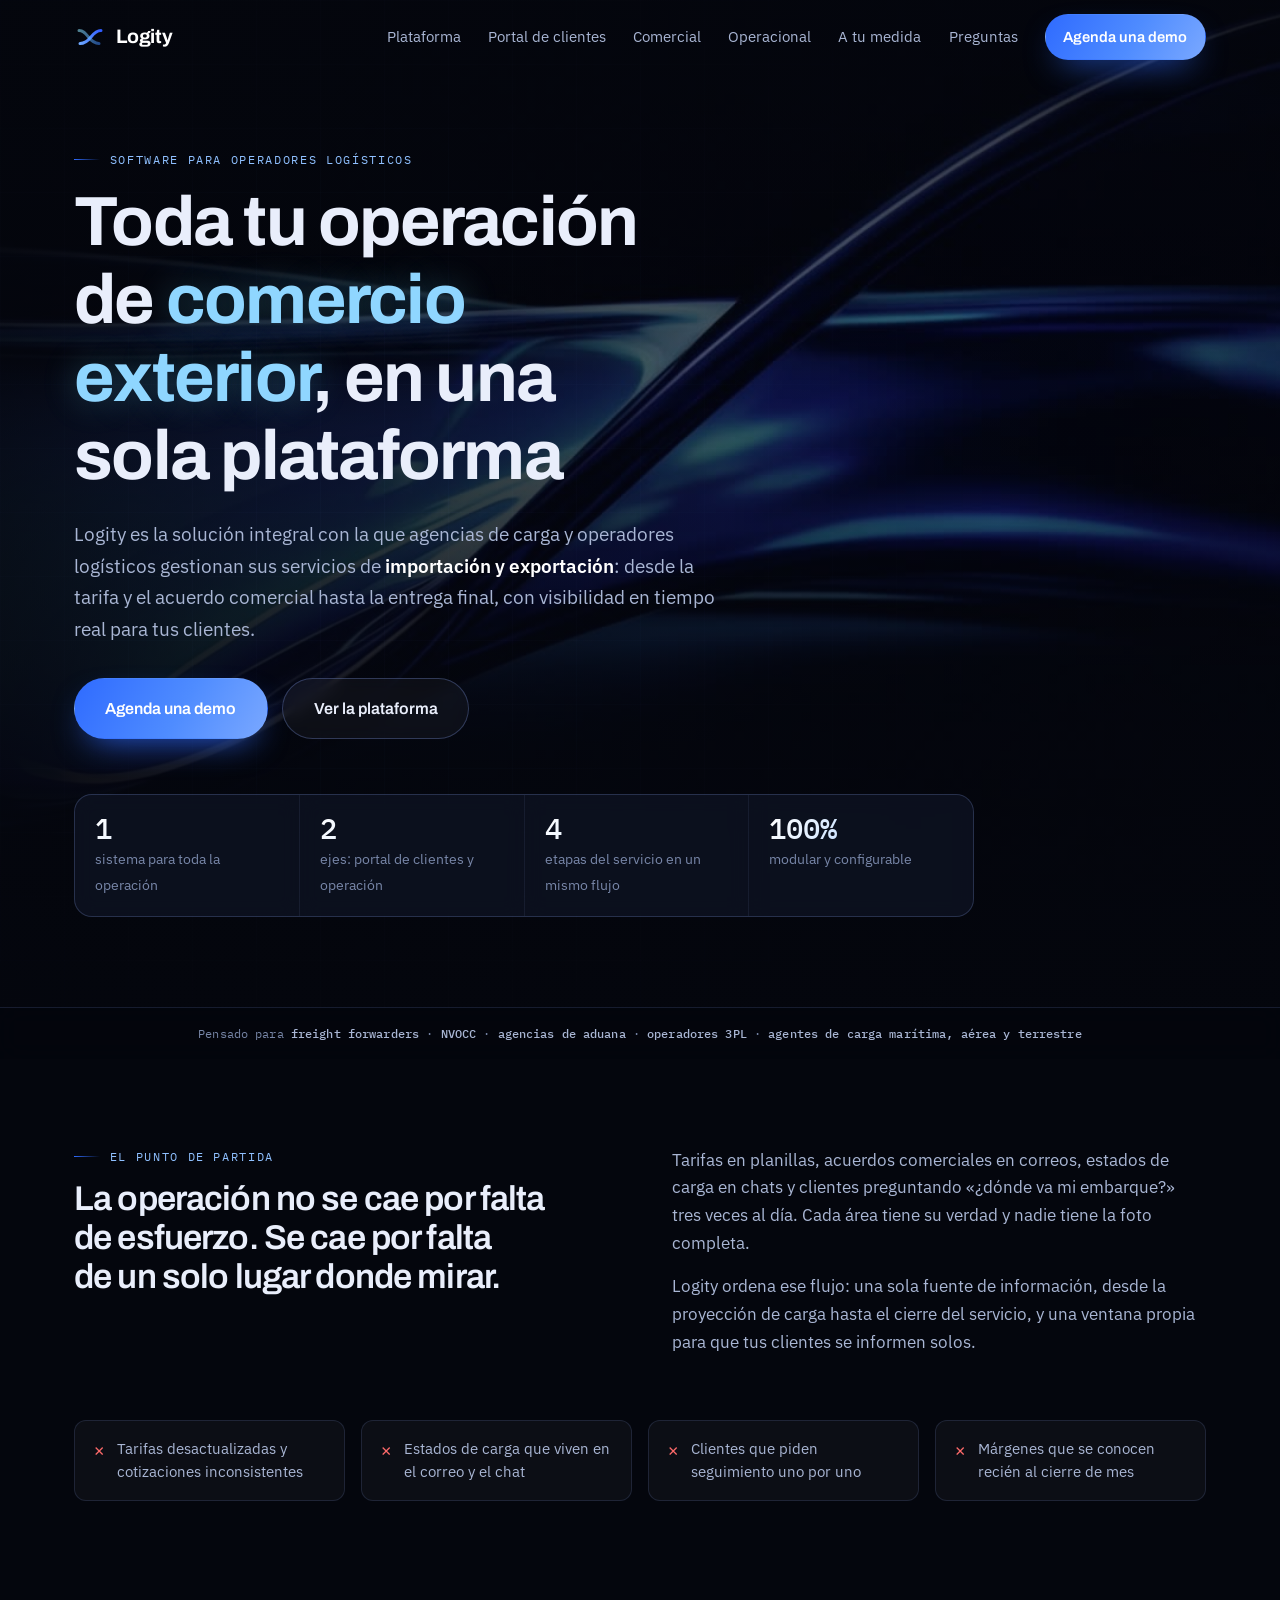
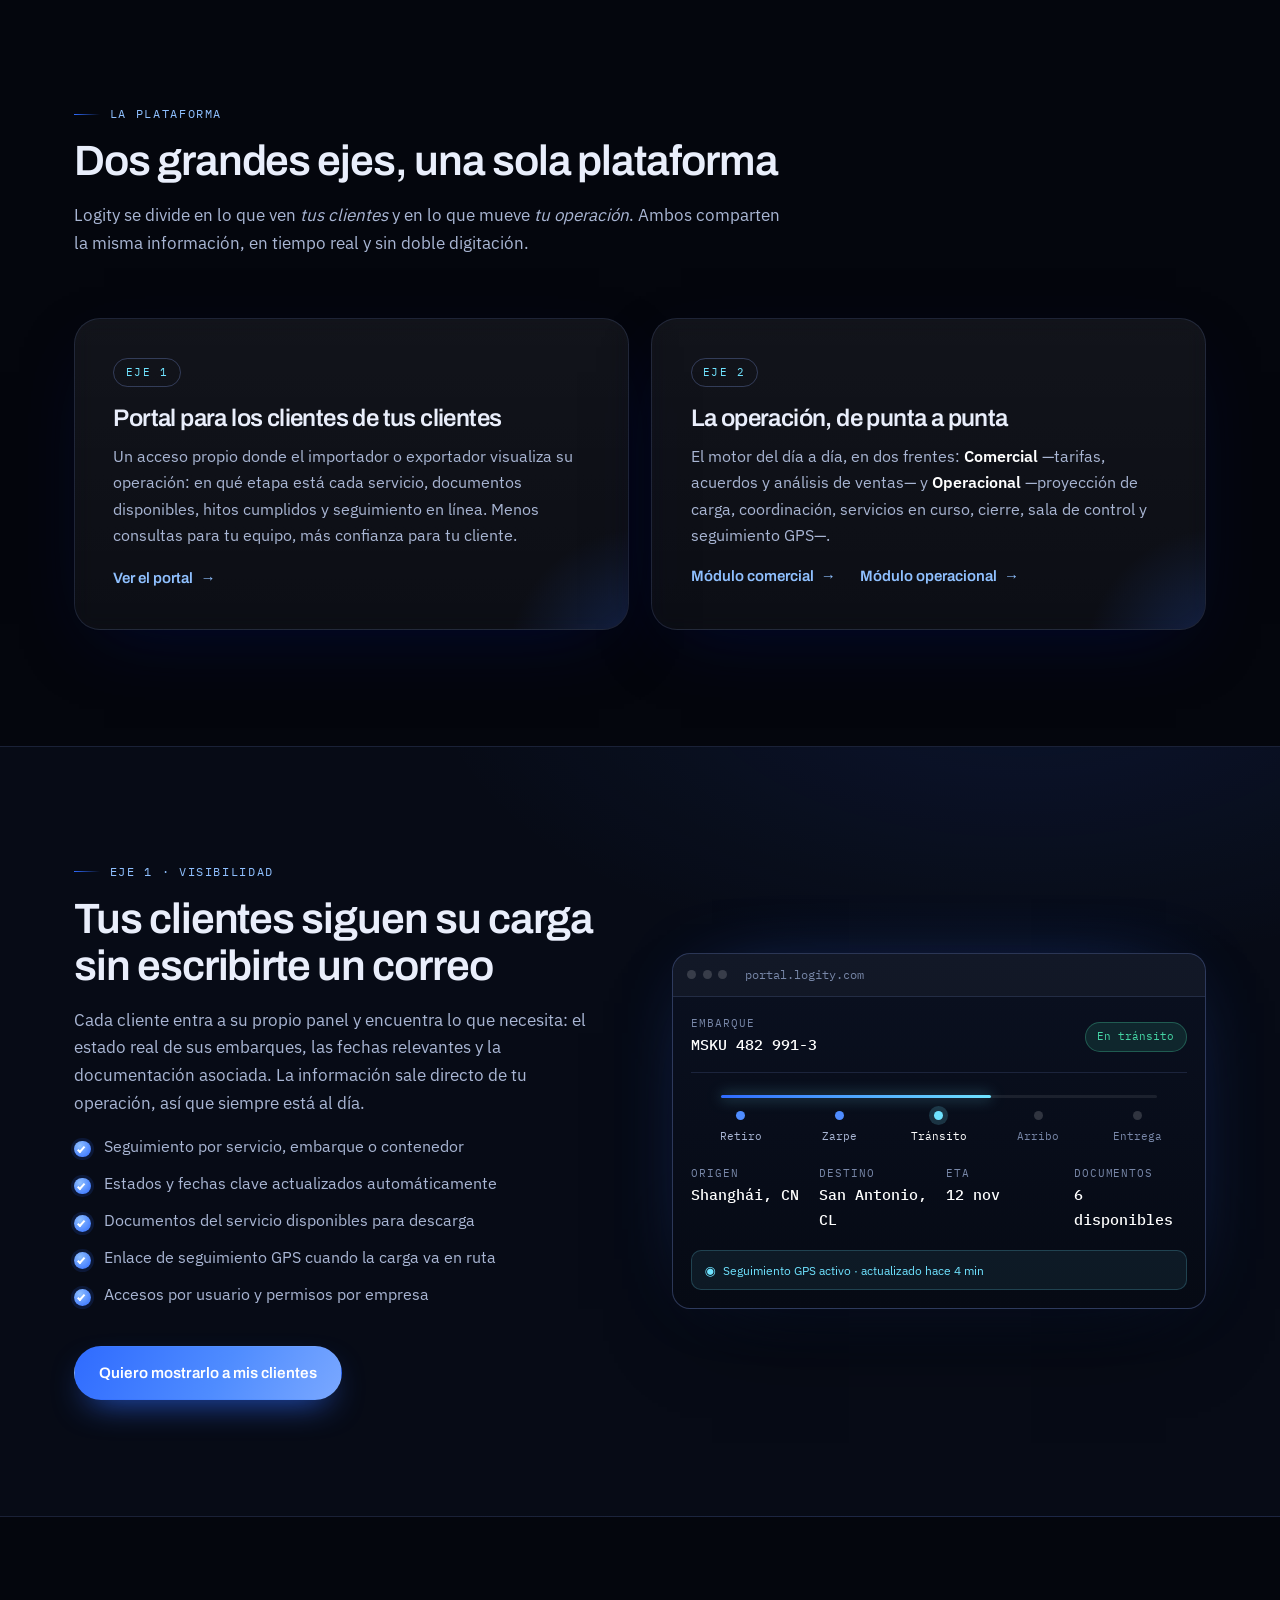
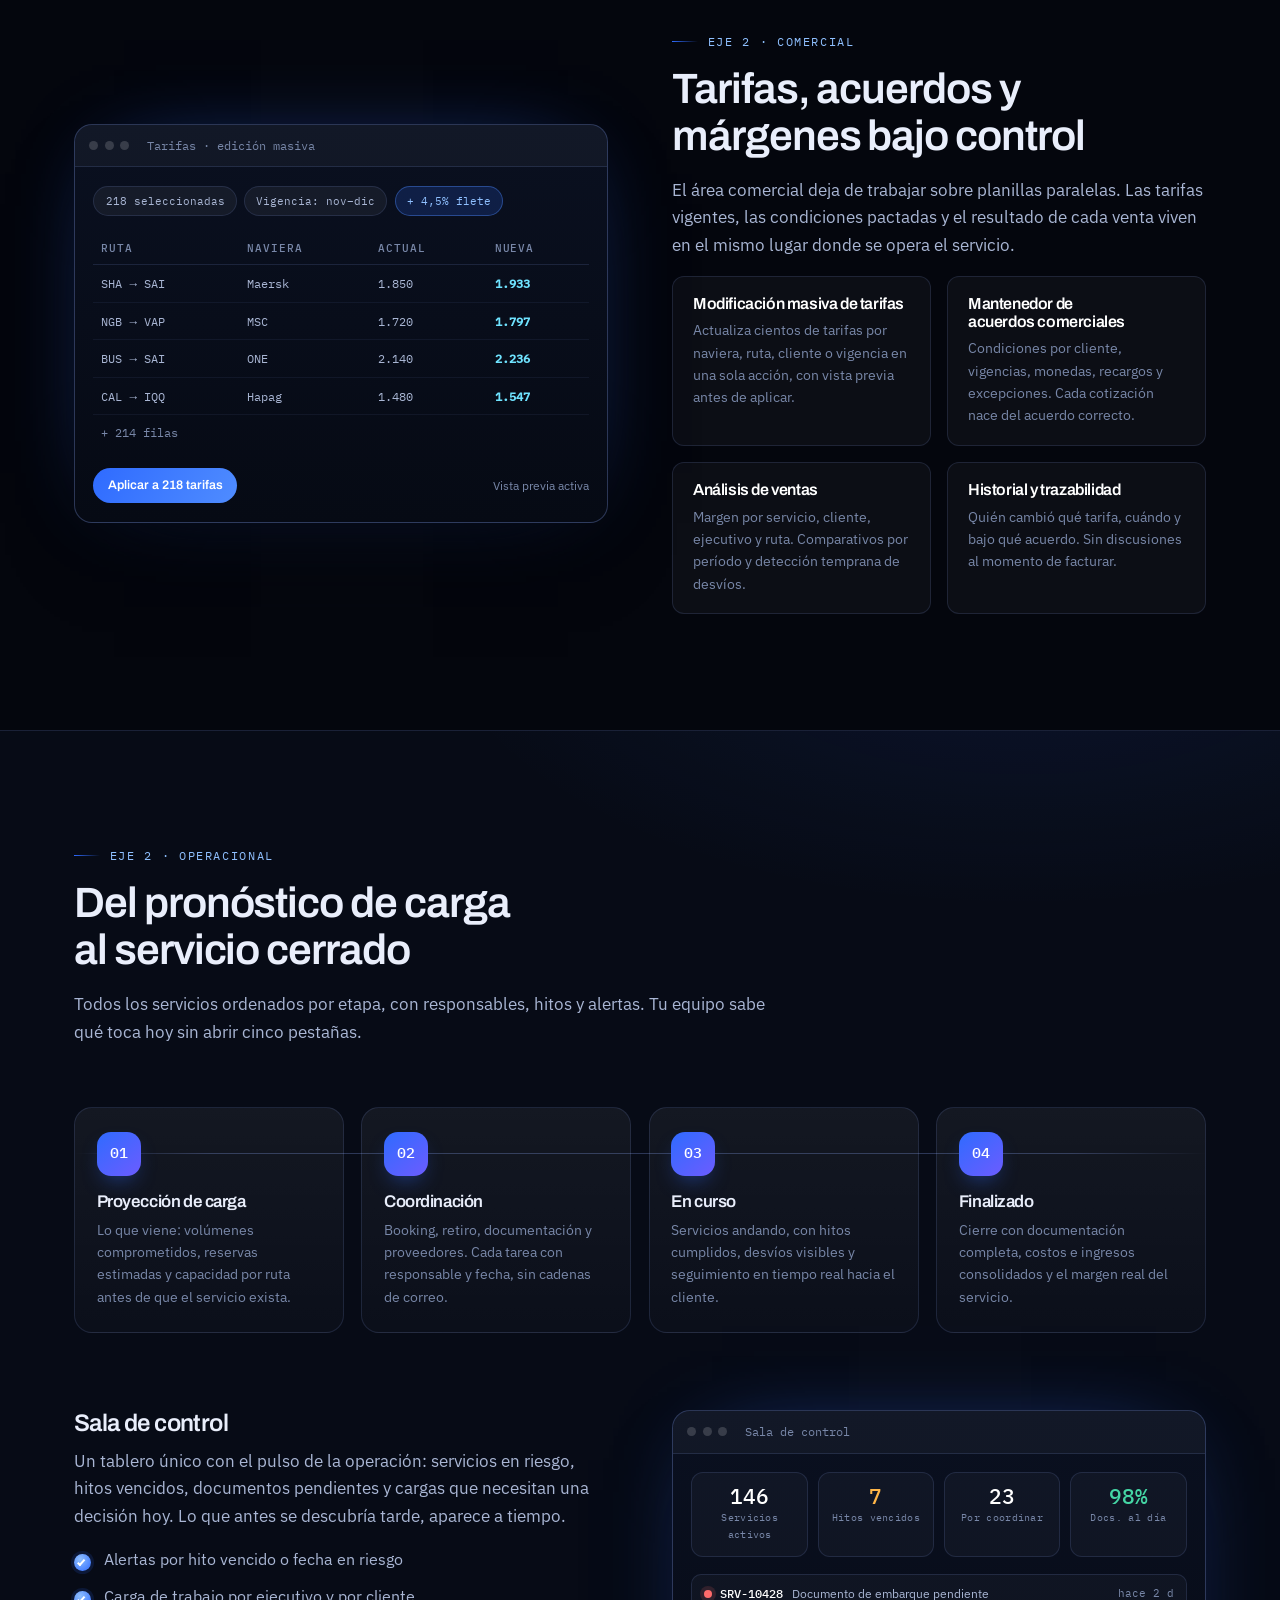
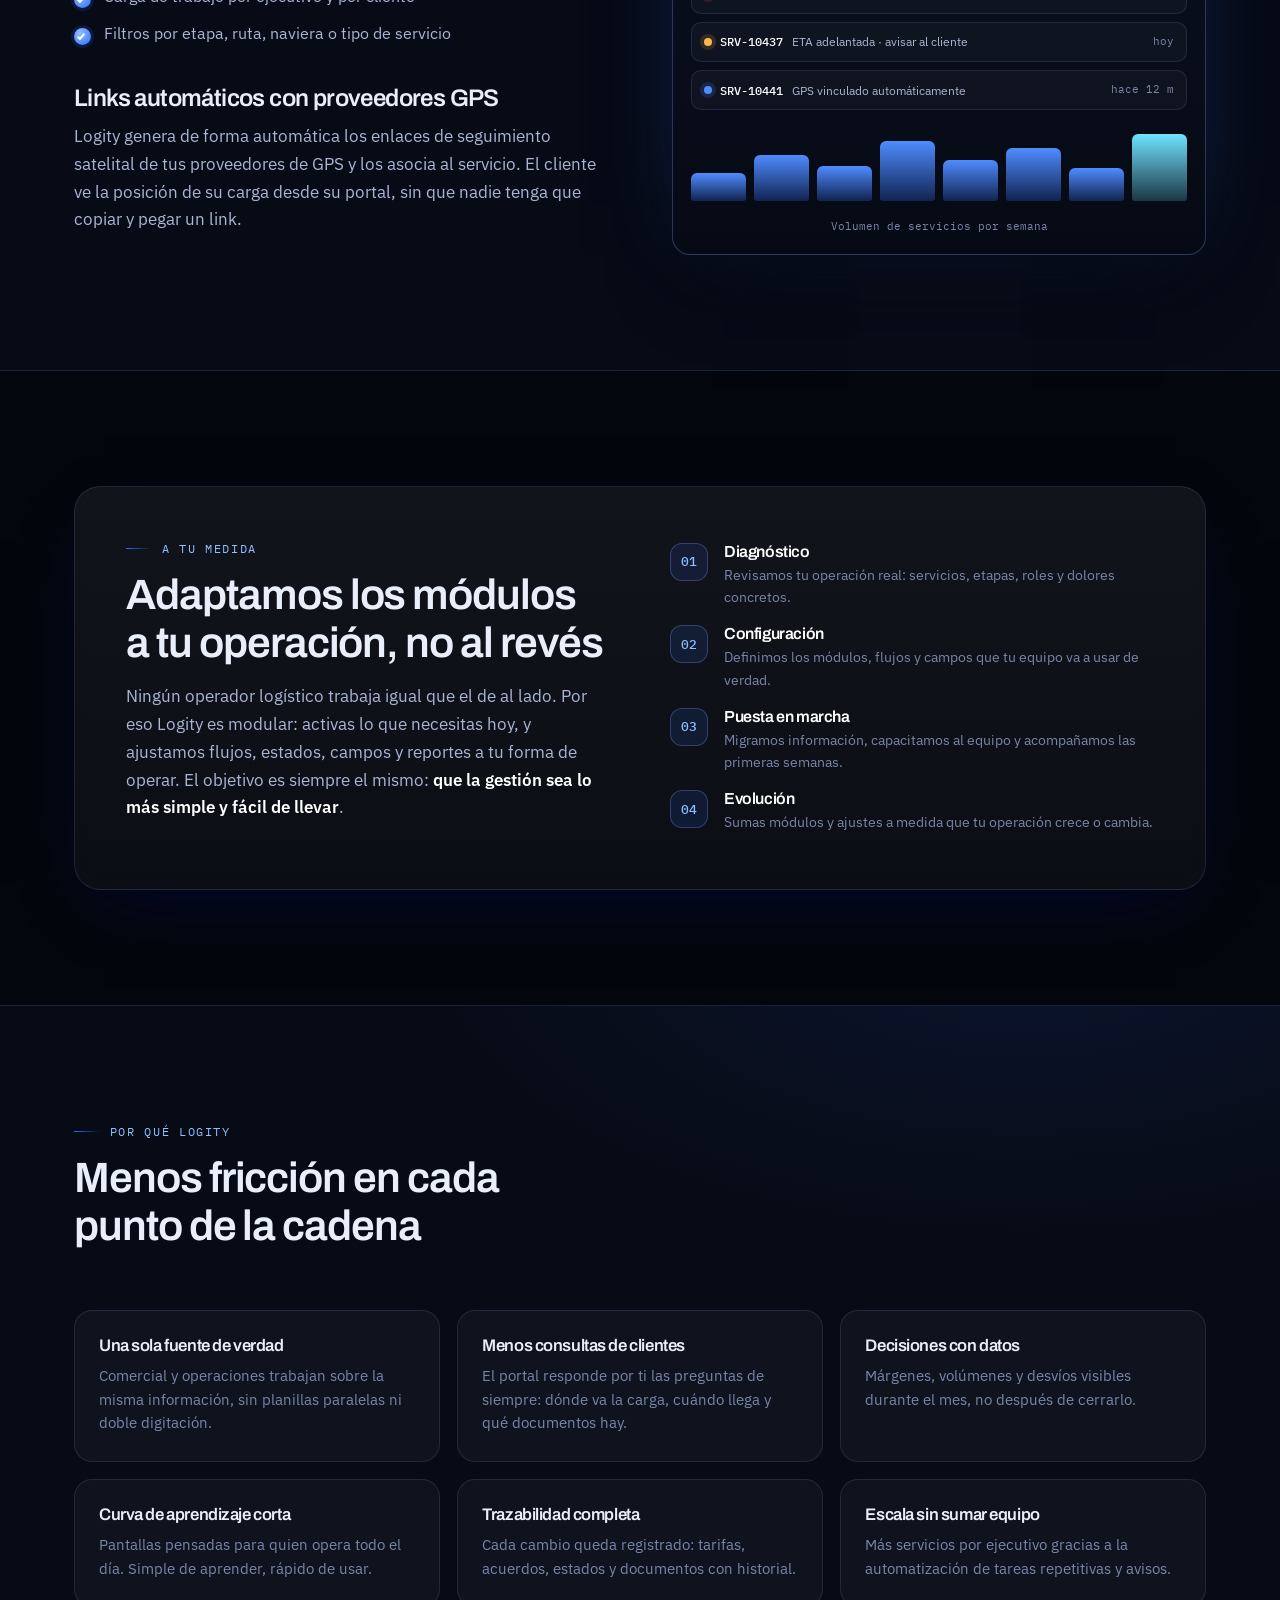
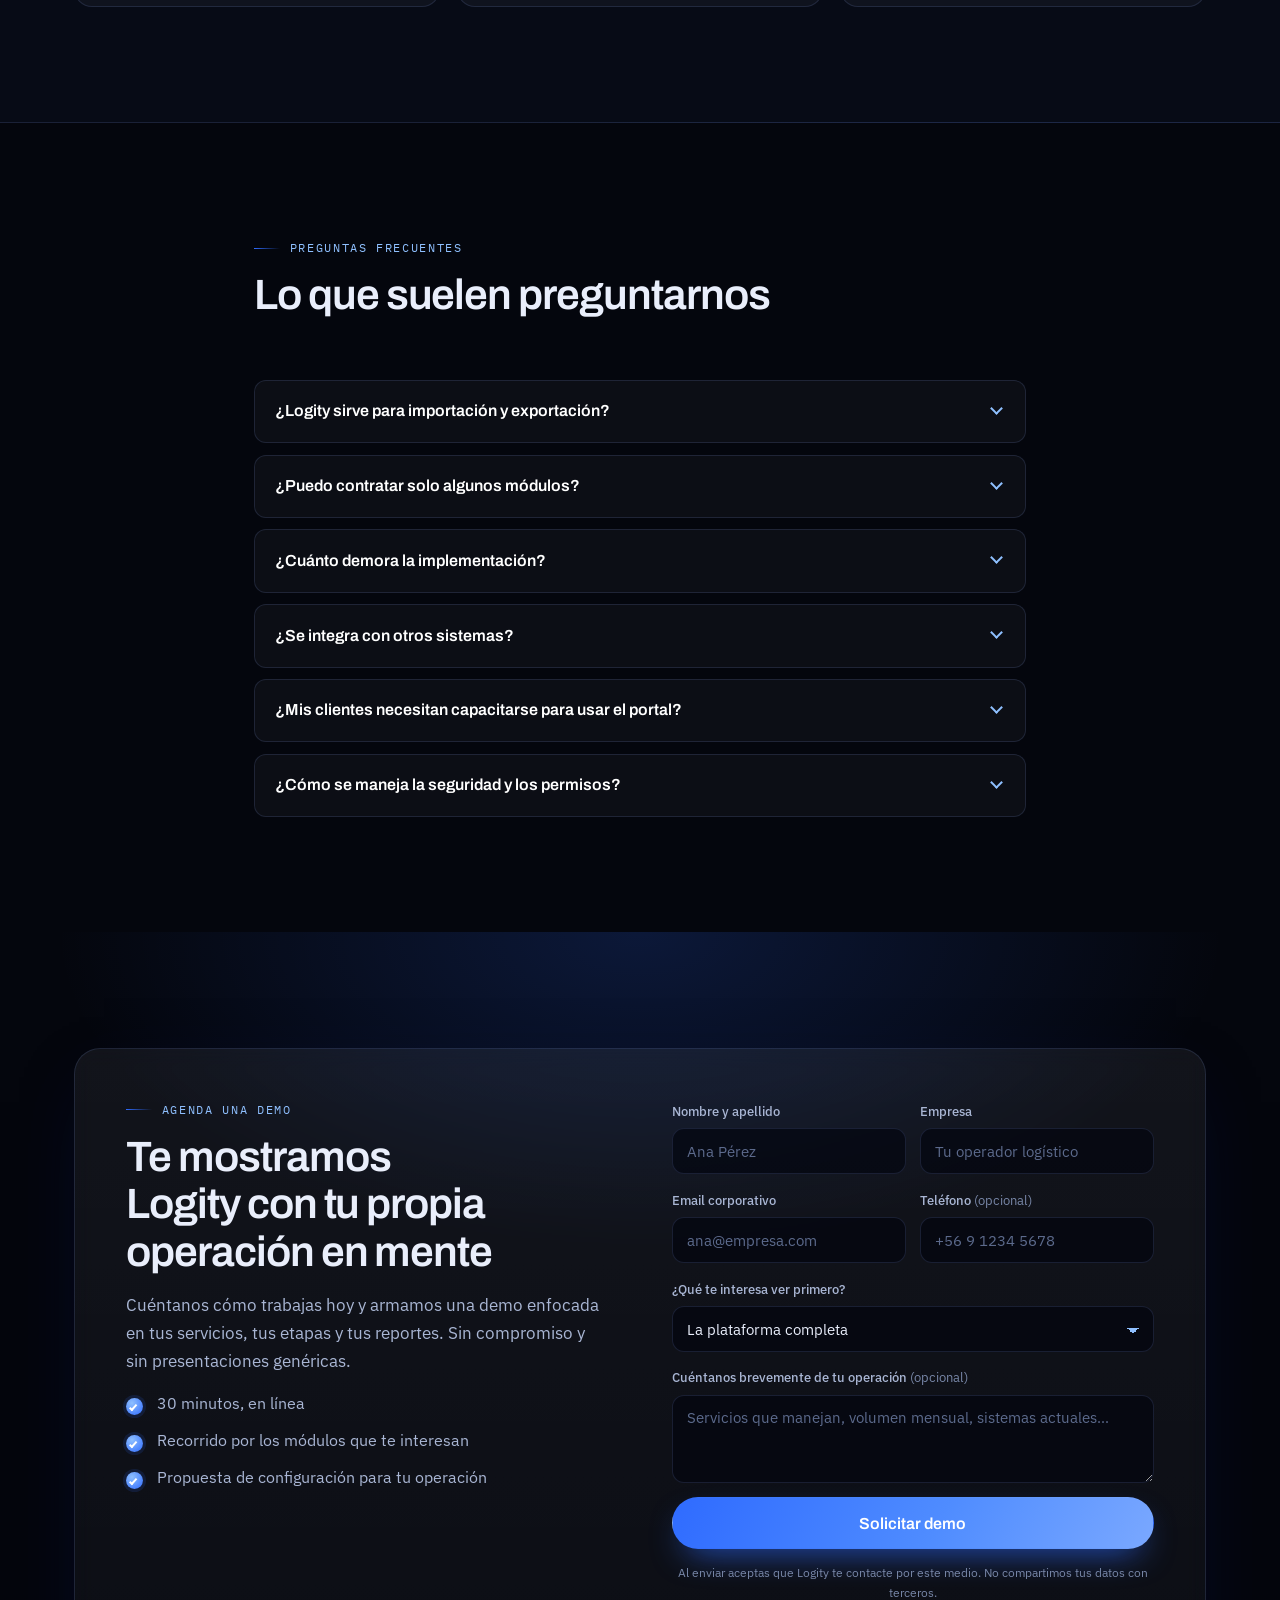
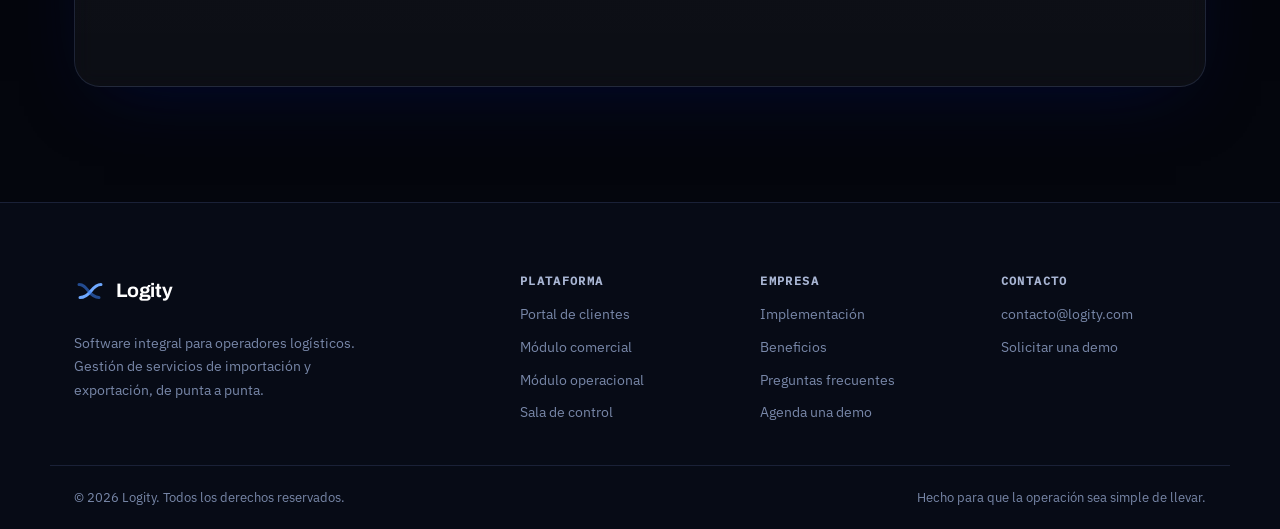
==== commit 3e44c928: "Sistema tipográfico propio y build de un solo archivo - Reemplaza Space Grotesk/Inter por Archivo (t" ====
--- a/index.html
+++ b/index.html
@@ -17,9 +17,8 @@
 <meta property="og:image" content="assets/img/hero-poster.jpg" />
 <meta name="twitter:card" content="summary_large_image" />
 
-<link rel="preconnect" href="https://fonts.googleapis.com" />
-<link rel="preconnect" href="https://fonts.gstatic.com" crossorigin />
-<link href="https://fonts.googleapis.com/css2?family=Inter:wght@400;500;600&family=Space+Grotesk:wght@500;600;700&display=swap" rel="stylesheet" />
+<link rel="preload" href="assets/fonts/Archivo-var.woff2" as="font" type="font/woff2" crossorigin />
+<link rel="preload" href="assets/fonts/IBMPlexSans-var.woff2" as="font" type="font/woff2" crossorigin />
 <link rel="stylesheet" href="styles.css" />
 
 <script type="application/ld+json">
--- a/styles.css
+++ b/styles.css
@@ -1,3 +1,29 @@
+/* ---------- tipografías (self-hosted, sin dependencias externas) ----------
+   Archivo: grotesca de señalética — títulos.
+   IBM Plex Sans: cuerpo, legible en pantallas densas de operación.
+   IBM Plex Mono: datos operativos (tarifas, folios, KPIs).
+   -------------------------------------------------------------------- */
+@font-face{
+  font-family:'Archivo'; font-style:normal; font-weight:400 800; font-display:swap;
+  src:url(assets/fonts/Archivo-var.woff2) format('woff2');
+  unicode-range:U+0000-00FF, U+0131, U+0152-0153, U+02BB-02BC, U+02C6, U+02DA, U+02DC, U+0304, U+0308, U+0329, U+2000-206F, U+20AC, U+2122, U+2191, U+2193, U+2212, U+2215, U+FEFF, U+FFFD;
+}
+@font-face{
+  font-family:'IBM Plex Sans VF'; font-style:normal; font-weight:100 700; font-display:swap;
+  src:url(assets/fonts/IBMPlexSans-var.woff2) format('woff2');
+  unicode-range:U+0000-00FF, U+0131, U+0152-0153, U+02BB-02BC, U+02C6, U+02DA, U+02DC, U+0304, U+0308, U+0329, U+2000-206F, U+20AC, U+2122, U+2191, U+2193, U+2212, U+2215, U+FEFF, U+FFFD;
+}
+@font-face{
+  font-family:'IBM Plex Mono'; font-style:normal; font-weight:400; font-display:swap;
+  src:url(assets/fonts/IBMPlexMono-400.woff2) format('woff2');
+  unicode-range:U+0000-00FF, U+0131, U+0152-0153, U+02BB-02BC, U+02C6, U+02DA, U+02DC, U+0304, U+0308, U+0329, U+2000-206F, U+20AC, U+2122, U+2191, U+2193, U+2212, U+2215, U+FEFF, U+FFFD;
+}
+@font-face{
+  font-family:'IBM Plex Mono'; font-style:normal; font-weight:500; font-display:swap;
+  src:url(assets/fonts/IBMPlexMono-500.woff2) format('woff2');
+  unicode-range:U+0000-00FF, U+0131, U+0152-0153, U+02BB-02BC, U+02C6, U+02DA, U+02DC, U+0304, U+0308, U+0329, U+2000-206F, U+20AC, U+2122, U+2191, U+2193, U+2212, U+2215, U+FEFF, U+FFFD;
+}
+
 /* =========================================================
    Logity — landing page
    Paleta tomada del video hero: azul eléctrico sobre negro
@@ -33,8 +59,9 @@
   --glow:          0 0 60px -12px rgba(47,107,255,.55);
 
   --maxw:          1180px;
-  --ff-display:    "Space Grotesk", "Inter", system-ui, sans-serif;
-  --ff-body:       "Inter", system-ui, -apple-system, "Segoe UI", sans-serif;
+  --ff-display:    "Archivo", "Helvetica Neue", Arial, sans-serif;
+  --ff-body:       "IBM Plex Sans VF", "IBM Plex Sans", system-ui, -apple-system, "Segoe UI", sans-serif;
+  --ff-mono:       "IBM Plex Mono", ui-monospace, SFMono-Regular, Menlo, monospace;
 }
 
 *,*::before,*::after{ box-sizing:border-box; }
@@ -56,7 +83,7 @@
 
 a{ color:inherit; text-decoration:none; }
 
-h1,h2,h3,h4{ font-family:var(--ff-display); line-height:1.15; margin:0; letter-spacing:-.02em; font-weight:600; }
+h1,h2,h3,h4{ font-family:var(--ff-display); line-height:1.12; margin:0; letter-spacing:-.025em; font-weight:600; text-wrap:balance; }
 
 p{ margin:0 0 1rem; }
 
@@ -88,8 +115,8 @@
 .section__sub{ color:var(--text-soft); font-size:1.06rem; margin:0; }
 
 .eyebrow{
-  font-family:var(--ff-display);
-  font-size:.78rem; letter-spacing:.18em; text-transform:uppercase;
+  font-family:var(--ff-mono);
+  font-size:.74rem; letter-spacing:.14em; text-transform:uppercase;
   color:var(--blue-light); margin:0 0 .9rem;
   display:flex; align-items:center; gap:.6rem;
 }
@@ -217,7 +244,8 @@
 }
 .hero__stats li{ background:rgba(6,9,20,.62); backdrop-filter:blur(8px); padding:1.15rem 1.25rem; }
 .hero__stats strong{
-  display:block; font-family:var(--ff-display); font-size:1.85rem; line-height:1.1;
+  display:block; font-family:var(--ff-mono); font-weight:500; font-size:1.8rem; line-height:1.1;
+  font-variant-numeric:tabular-nums;
   background:linear-gradient(120deg,#fff,var(--blue-light));
   -webkit-background-clip:text; background-clip:text; color:transparent;
 }
@@ -227,7 +255,7 @@
   position:relative; z-index:1; border-top:1px solid var(--line);
   background:rgba(4,6,13,.7); backdrop-filter:blur(12px); padding:.95rem 0;
 }
-.hero__marquee p{ margin:0; font-size:.86rem; color:var(--text-dim); text-align:center; letter-spacing:.01em; }
+.hero__marquee p{ margin:0; font-family:var(--ff-mono); font-size:.78rem; color:var(--text-dim); text-align:center; letter-spacing:.01em; }
 .hero__marquee strong{ color:var(--text-soft); font-weight:500; }
 
 /* ---------- problema ---------- */
@@ -253,7 +281,7 @@
   background:radial-gradient(circle,rgba(47,107,255,.25),transparent 65%); pointer-events:none;
 }
 .pillar__tag{
-  display:inline-block; font-family:var(--ff-display); font-size:.72rem; letter-spacing:.16em;
+  display:inline-block; font-family:var(--ff-mono); font-size:.7rem; letter-spacing:.14em;
   text-transform:uppercase; color:var(--cyan); border:1px solid var(--line-strong);
   padding:.28rem .7rem; border-radius:999px; margin-bottom:1.1rem;
 }
@@ -302,7 +330,7 @@
 .pipeline__num{
   display:inline-flex; align-items:center; justify-content:center;
   width:44px; height:44px; border-radius:14px; margin-bottom:1rem;
-  font-family:var(--ff-display); font-weight:700; font-size:.95rem; color:#fff;
+  font-family:var(--ff-mono); font-weight:500; font-size:.92rem; color:#fff;
   background:linear-gradient(140deg,var(--blue),var(--violet));
   box-shadow:0 10px 24px -12px rgba(47,107,255,.95);
 }
@@ -321,10 +349,10 @@
   border-bottom:1px solid var(--line); background:rgba(255,255,255,.03);
 }
 .mock__bar span{ width:9px; height:9px; border-radius:50%; background:rgba(255,255,255,.16); }
-.mock__bar p{ margin:0 0 0 .7rem; font-size:.76rem; color:var(--text-dim); font-family:var(--ff-display); }
+.mock__bar p{ margin:0 0 0 .7rem; font-size:.74rem; color:var(--text-dim); font-family:var(--ff-mono); }
 .mock__body{ padding:1.15rem; display:grid; gap:1.05rem; }
-.mock__label{ margin:0; font-size:.7rem; letter-spacing:.09em; text-transform:uppercase; color:var(--text-dim); }
-.mock__value{ margin:0; font-family:var(--ff-display); font-size:.98rem; color:#fff; }
+.mock__label{ margin:0; font-family:var(--ff-mono); font-size:.68rem; letter-spacing:.09em; text-transform:uppercase; color:var(--text-dim); }
+.mock__value{ margin:0; font-family:var(--ff-mono); font-weight:500; font-size:.94rem; color:#fff; font-variant-numeric:tabular-nums; }
 .mock__row{ display:flex; align-items:center; justify-content:space-between; gap:1rem; }
 .mock__row--head{ padding-bottom:.9rem; border-bottom:1px solid var(--line); }
 .mock__grid{ display:grid; grid-template-columns:repeat(4,1fr); gap:.9rem; }
@@ -333,9 +361,9 @@
   background:rgba(111,227,255,.07); border:1px solid rgba(111,227,255,.2);
   padding:.55rem .75rem; border-radius:10px;
 }
-.mock__caption{ margin:0; font-size:.72rem; color:var(--text-dim); text-align:center; }
-
-.chip{ font-size:.72rem; padding:.3rem .7rem; border-radius:999px; font-family:var(--ff-display); white-space:nowrap; }
+.mock__caption{ margin:0; font-family:var(--ff-mono); font-size:.68rem; color:var(--text-dim); text-align:center; }
+
+.chip{ font-size:.7rem; padding:.3rem .7rem; border-radius:999px; font-family:var(--ff-mono); white-space:nowrap; }
 .chip--live{ background:rgba(69,214,165,.12); color:var(--ok); border:1px solid rgba(69,214,165,.3); }
 .chip--soft{ background:rgba(255,255,255,.05); color:var(--text-soft); border:1px solid var(--line); }
 .chip--action{ background:rgba(47,107,255,.18); color:var(--blue-light); border:1px solid rgba(79,140,255,.4); }
@@ -348,7 +376,7 @@
   background:linear-gradient(90deg,var(--blue),var(--cyan));
   box-shadow:0 0 14px rgba(111,227,255,.6);
 }
-.track__steps{ list-style:none; margin:0; padding:0; display:grid; grid-template-columns:repeat(5,1fr); text-align:center; font-size:.72rem; color:var(--text-dim); }
+.track__steps{ list-style:none; margin:0; padding:0; display:grid; grid-template-columns:repeat(5,1fr); text-align:center; font-family:var(--ff-mono); font-size:.7rem; color:var(--text-dim); }
 .track__steps b{ display:block; width:9px; height:9px; margin:0 auto .45rem; border-radius:50%; background:rgba(255,255,255,.16); }
 .track__steps .is-done b{ background:var(--blue-bright); }
 .track__steps .is-done{ color:var(--text-soft); }
@@ -357,27 +385,27 @@
 
 /* tabla de tarifas */
 .rates__toolbar{ display:flex; flex-wrap:wrap; gap:.45rem; }
-.rates{ width:100%; border-collapse:collapse; font-size:.82rem; }
+.rates{ width:100%; border-collapse:collapse; font-family:var(--ff-mono); font-size:.78rem; font-variant-numeric:tabular-nums; }
 .rates th{ text-align:left; font-weight:500; font-size:.7rem; letter-spacing:.08em; text-transform:uppercase; color:var(--text-dim); padding:.4rem .5rem; border-bottom:1px solid var(--line); }
 .rates td{ padding:.5rem; border-bottom:1px solid rgba(140,170,255,.07); color:var(--text-soft); font-variant-numeric:tabular-nums; }
 .rates .up{ color:var(--cyan); font-weight:600; }
 .rates .is-muted td{ color:var(--text-dim); font-size:.76rem; border-bottom:0; }
 .rates__foot{ display:flex; align-items:center; justify-content:space-between; font-size:.78rem; }
-.rates__foot span{ background:linear-gradient(120deg,var(--blue),var(--blue-bright)); color:#fff; padding:.45rem .9rem; border-radius:999px; font-family:var(--ff-display); }
+.rates__foot span{ background:linear-gradient(120deg,var(--blue),var(--blue-bright)); color:#fff; padding:.45rem .9rem; border-radius:999px; font-family:var(--ff-display); font-weight:600; }
 .rates__foot em{ color:var(--text-dim); font-style:normal; }
 
 /* sala de control */
 .kpis{ display:grid; grid-template-columns:repeat(4,1fr); gap:.6rem; }
 .kpi{ padding:.75rem .6rem; border:1px solid var(--line); border-radius:12px; background:rgba(255,255,255,.03); text-align:center; }
-.kpi__n{ margin:0; font-family:var(--ff-display); font-size:1.35rem; color:#fff; line-height:1.2; }
+.kpi__n{ margin:0; font-family:var(--ff-mono); font-weight:500; font-size:1.3rem; color:#fff; line-height:1.2; font-variant-numeric:tabular-nums; }
 .kpi__n--warn{ color:var(--warn); }
 .kpi__n--ok{ color:var(--ok); }
-.kpi__l{ margin:0; font-size:.68rem; color:var(--text-dim); }
+.kpi__l{ margin:0; font-family:var(--ff-mono); font-size:.64rem; letter-spacing:.03em; color:var(--text-dim); }
 
 .alerts{ list-style:none; margin:0; padding:0; display:grid; gap:.5rem; }
 .alerts li{ display:flex; align-items:center; gap:.55rem; font-size:.78rem; color:var(--text-soft); padding:.55rem .7rem; border-radius:10px; background:rgba(255,255,255,.03); border:1px solid var(--line); }
-.alerts b{ color:#fff; font-weight:600; font-family:var(--ff-display); }
-.alerts em{ margin-left:auto; font-style:normal; color:var(--text-dim); font-size:.7rem; }
+.alerts b{ color:#fff; font-weight:500; font-family:var(--ff-mono); }
+.alerts em{ margin-left:auto; font-style:normal; font-family:var(--ff-mono); color:var(--text-dim); font-size:.68rem; }
 .dot{ width:8px; height:8px; border-radius:50%; flex-shrink:0; }
 .dot--red{ background:var(--danger); box-shadow:0 0 0 4px rgba(255,107,107,.14); }
 .dot--amber{ background:var(--warn); box-shadow:0 0 0 4px rgba(255,182,72,.14); }
@@ -397,7 +425,7 @@
 .steps span{
   flex-shrink:0; width:38px; height:38px; border-radius:12px;
   display:inline-flex; align-items:center; justify-content:center;
-  font-family:var(--ff-display); font-size:.82rem; font-weight:700; color:var(--blue-light);
+  font-family:var(--ff-mono); font-size:.8rem; font-weight:500; color:var(--blue-light);
   background:rgba(47,107,255,.12); border:1px solid var(--line-strong);
 }
 .steps h4{ font-size:1rem; margin-bottom:.2rem; color:#fff; }
@@ -444,7 +472,7 @@
 
 .form{ display:grid; gap:.9rem; }
 .form__row{ display:grid; grid-template-columns:1fr 1fr; gap:.9rem; align-items:end; }
-.form label{ display:grid; gap:.4rem; font-size:.82rem; color:var(--text-soft); font-family:var(--ff-display); font-weight:500; }
+.form label{ display:grid; gap:.4rem; font-size:.84rem; color:var(--text-soft); font-weight:500; }
 .form .opt{ color:var(--text-dim); font-weight:400; font-style:normal; }
 .form input,.form select,.form textarea{
   width:100%; padding:.78rem .9rem; border-radius:12px; font-family:var(--ff-body); font-size:.94rem;
@@ -469,7 +497,7 @@
 .footer__inner{ display:grid; grid-template-columns:2fr 1fr 1fr 1fr; gap:2.2rem; padding-bottom:2.6rem; }
 .footer__brand p{ margin:1rem 0 0; color:var(--text-dim); font-size:.9rem; max-width:38ch; }
 .footer__col{ display:grid; align-content:start; gap:.55rem; }
-.footer__col h4{ font-size:.78rem; letter-spacing:.14em; text-transform:uppercase; color:var(--text-soft); margin-bottom:.35rem; }
+.footer__col h4{ font-family:var(--ff-mono); font-size:.72rem; letter-spacing:.12em; text-transform:uppercase; color:var(--text-soft); margin-bottom:.35rem; }
 .footer__col a{ color:var(--text-dim); font-size:.9rem; transition:color .2s ease; }
 .footer__col a:hover{ color:#fff; }
 .footer__bottom{
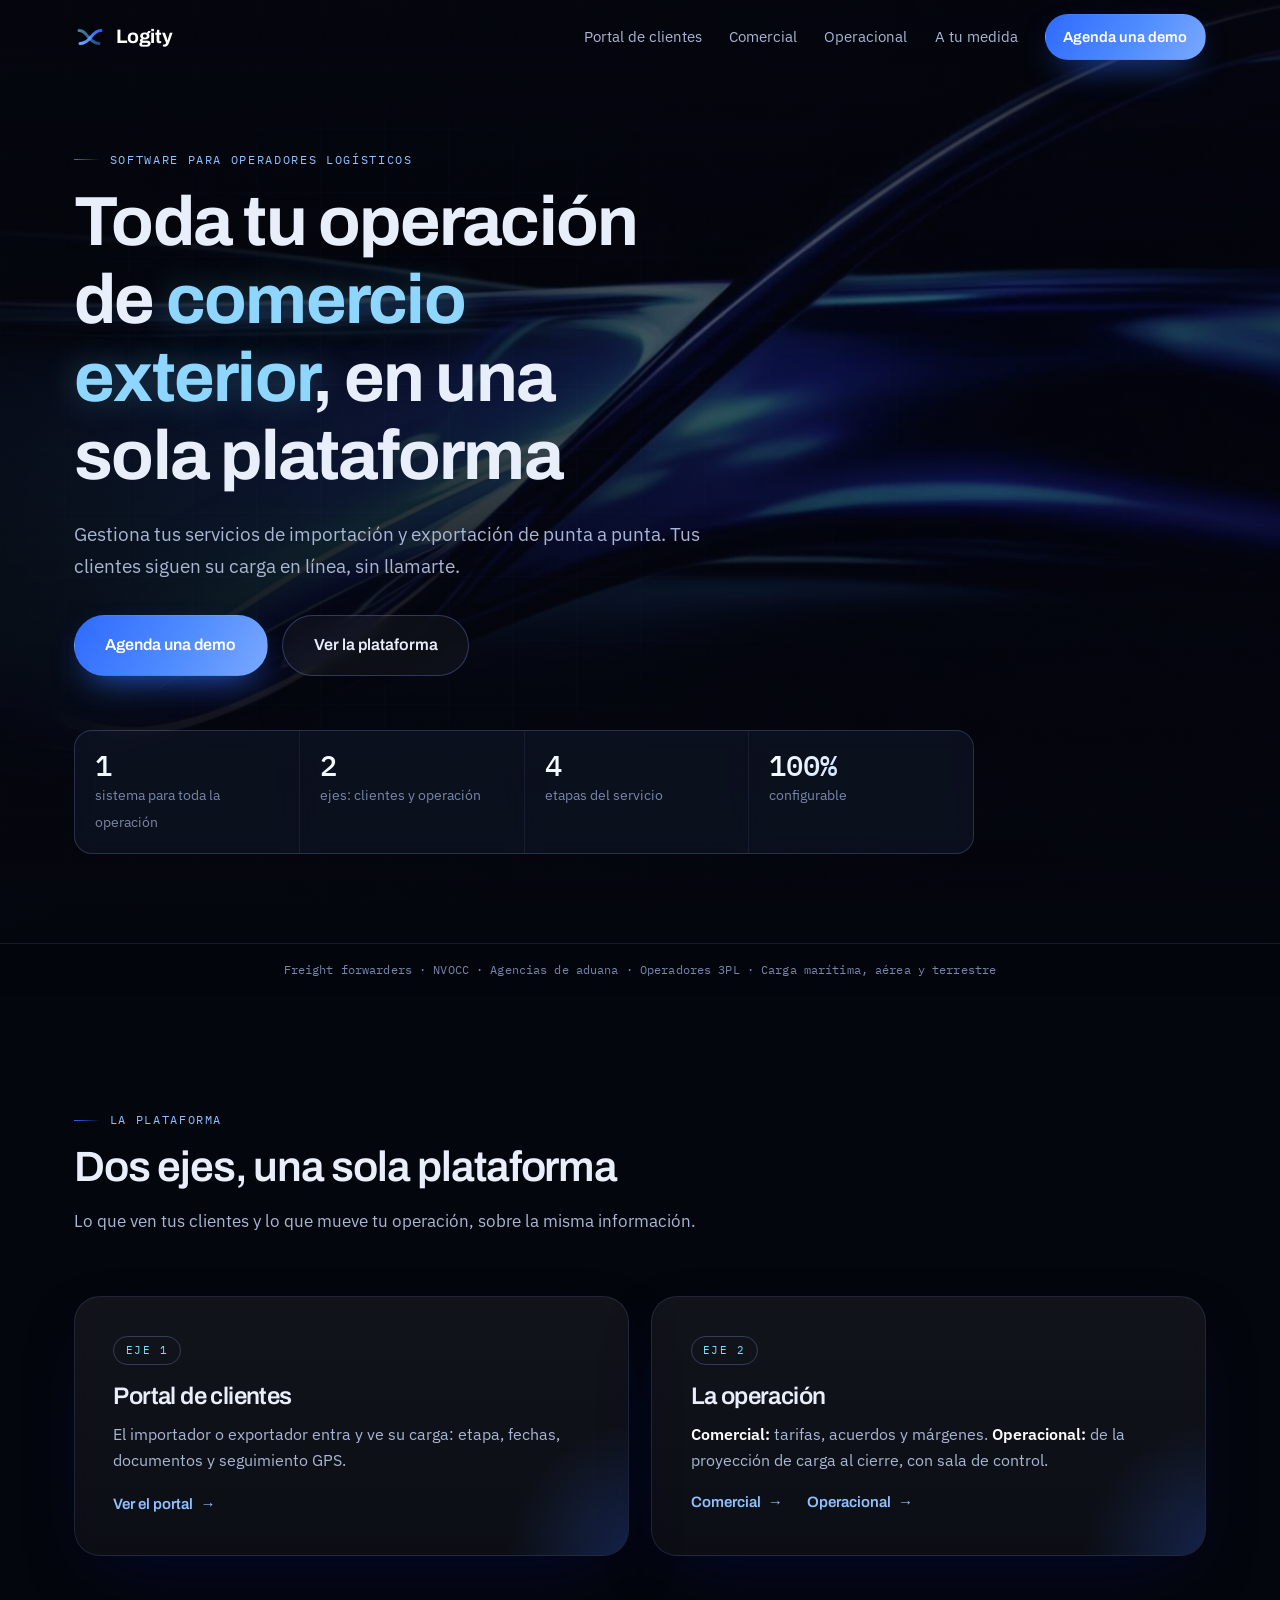
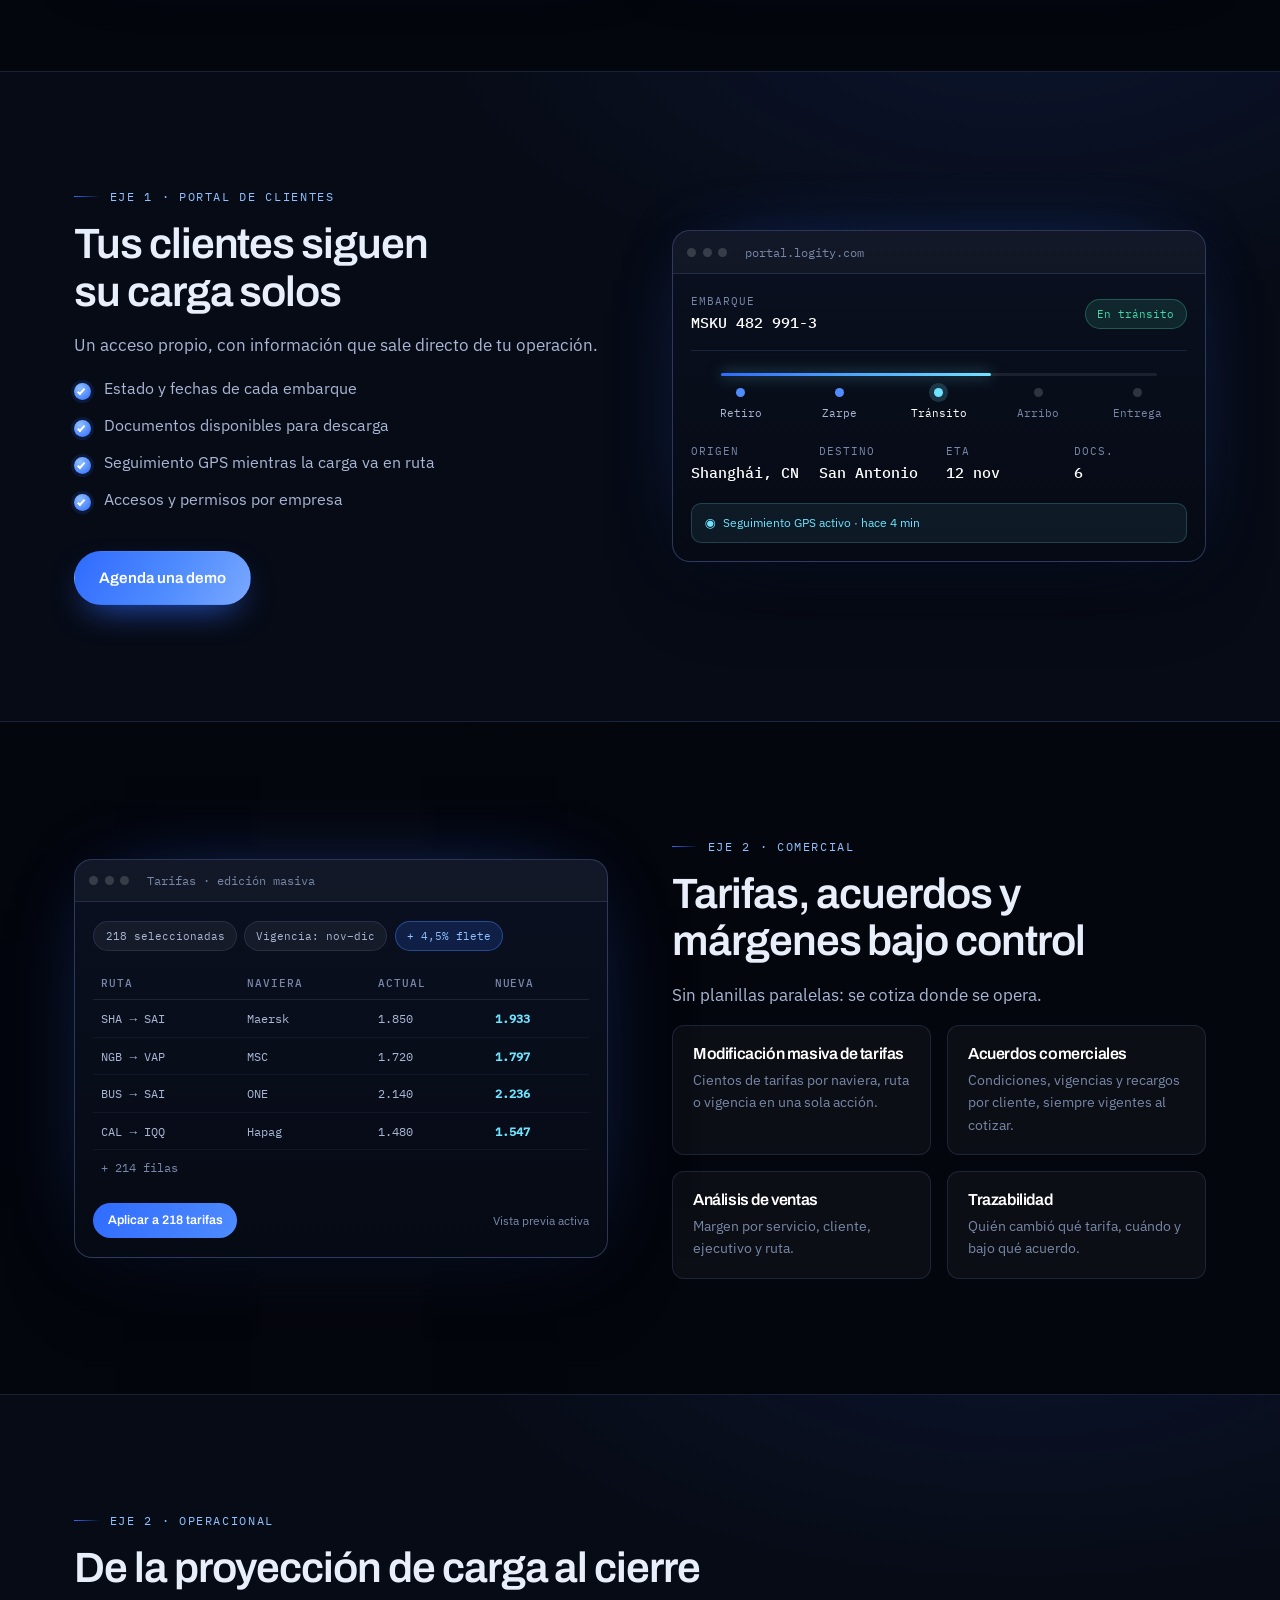
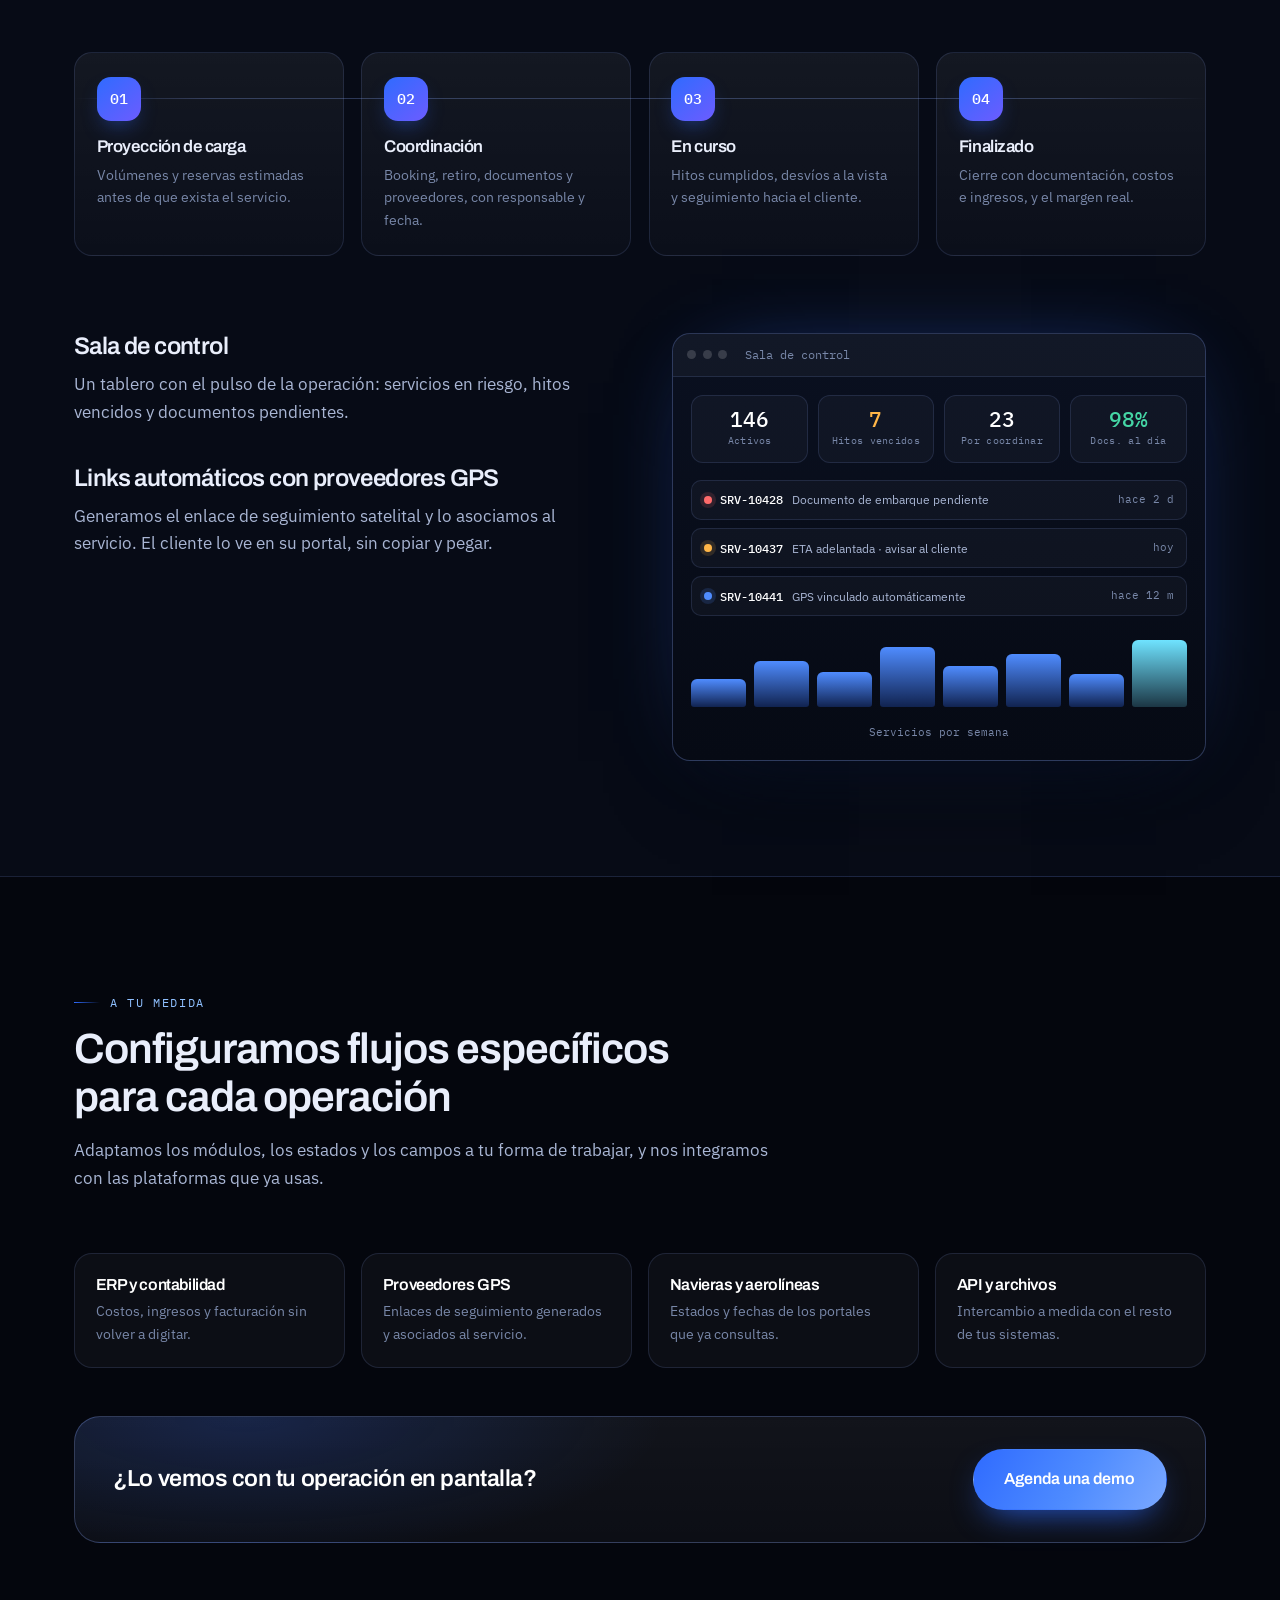
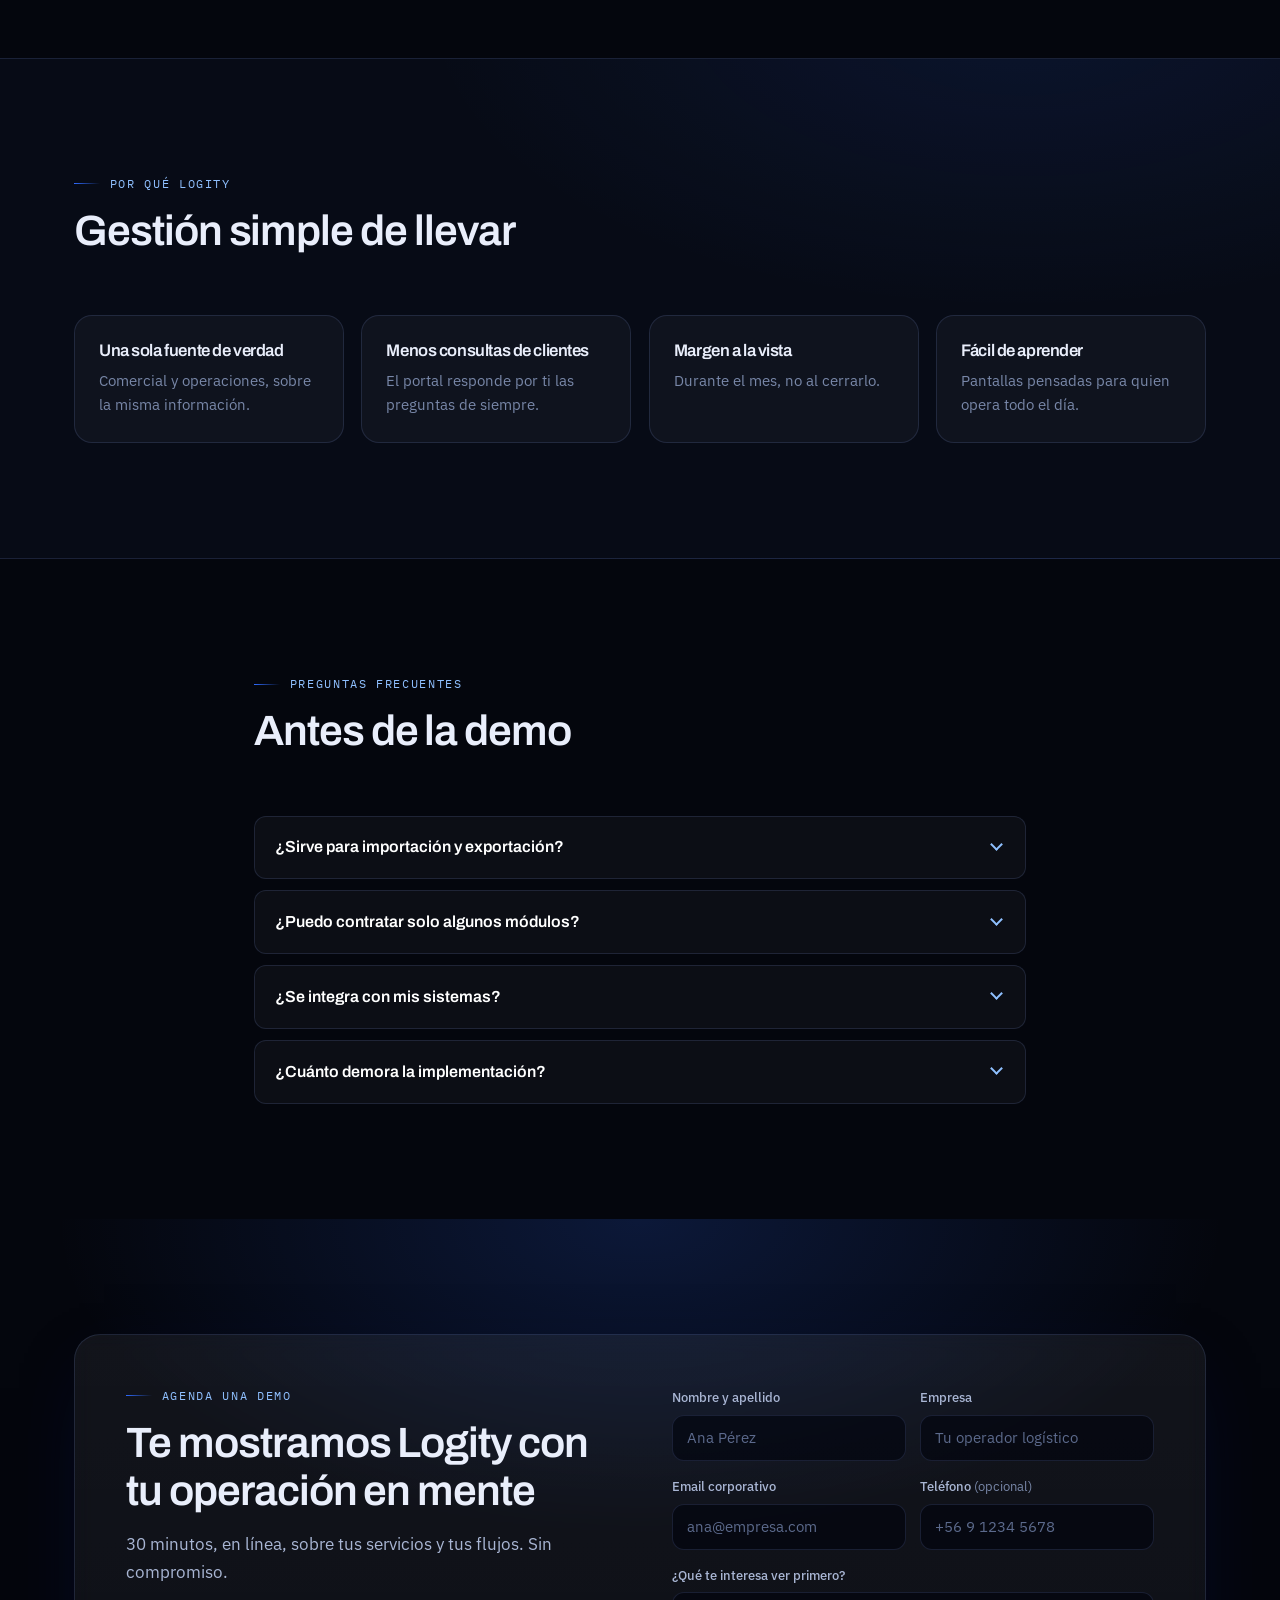
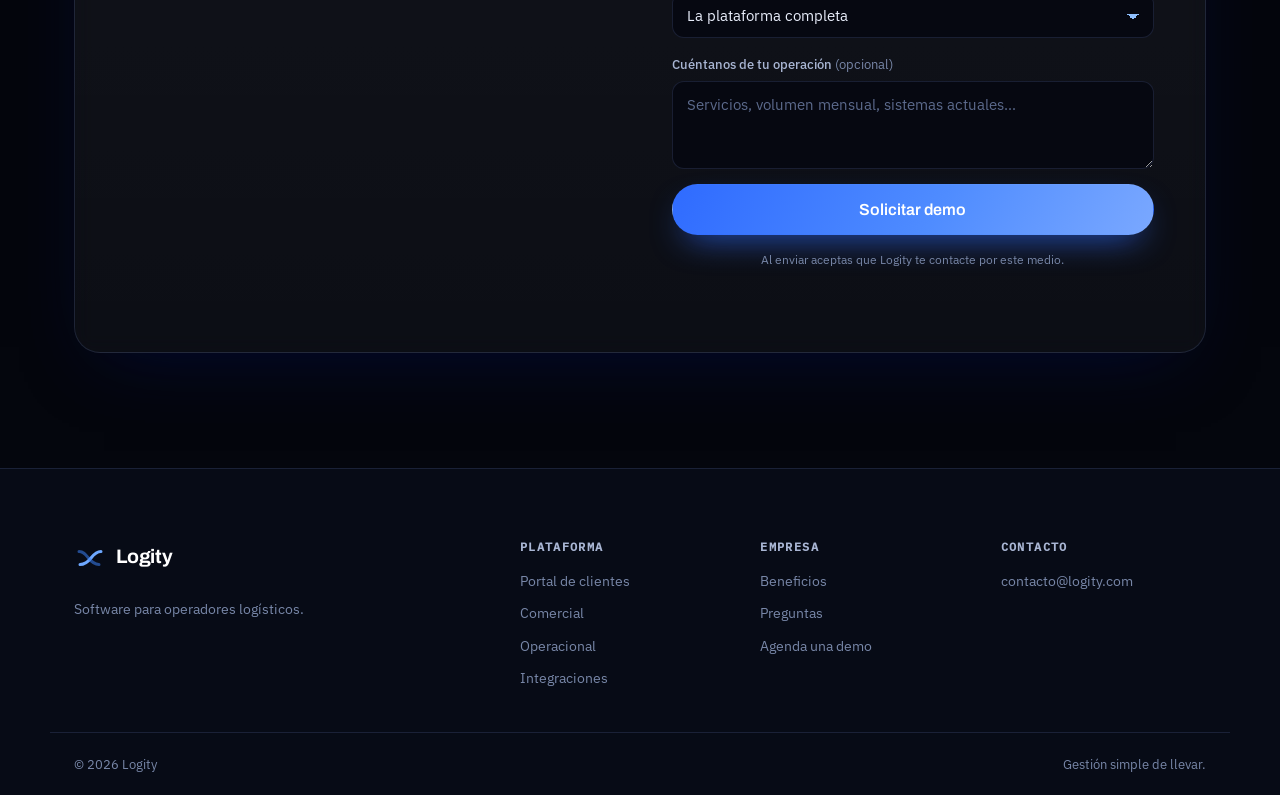
==== commit ccbd7af9: "Acorta el texto y suma flujos configurables e integraciones - Reduce el texto de toda la página (~40" ====
--- a/index.html
+++ b/index.html
@@ -4,7 +4,7 @@
 <meta charset="utf-8" />
 <meta name="viewport" content="width=device-width, initial-scale=1" />
 <title>Logity — Software integral para operadores logísticos</title>
-<meta name="description" content="Logity es el software que centraliza la operación de importación y exportación de operadores logísticos: módulo comercial, operacional, sala de control y portal de seguimiento para tus clientes. Modular y adaptado a tu forma de trabajar." />
+<meta name="description" content="Logity centraliza la operación de importación y exportación de operadores logísticos: módulo comercial, operacional, sala de control y portal para tus clientes. Configuramos flujos e integraciones a la medida de cada operación." />
 <meta name="theme-color" content="#05070f" />
 <link rel="icon" href="assets/img/favicon.svg" type="image/svg+xml" />
 <link rel="canonical" href="https://logity.com/" />
@@ -13,7 +13,7 @@
 <meta property="og:type" content="website" />
 <meta property="og:locale" content="es_ES" />
 <meta property="og:title" content="Logity — Software integral para operadores logísticos" />
-<meta property="og:description" content="Centraliza tu operación de importación y exportación: comercial, operacional, sala de control y portal para tus clientes. Módulos que se adaptan a tu operación." />
+<meta property="og:description" content="Toda tu operación de importación y exportación en una sola plataforma. Flujos e integraciones configurados a la medida de cada operación." />
 <meta property="og:image" content="assets/img/hero-poster.jpg" />
 <meta name="twitter:card" content="summary_large_image" />
 
@@ -28,7 +28,7 @@
   "name": "Logity",
   "applicationCategory": "BusinessApplication",
   "operatingSystem": "Web",
-  "description": "Software SaaS integral para operadores logísticos: gestión de servicios de importación y exportación, módulos comercial y operacional, sala de control y portal de seguimiento para clientes finales.",
+  "description": "Software SaaS para operadores logísticos: gestión de servicios de importación y exportación, módulos comercial y operacional, sala de control y portal de seguimiento para clientes finales, con flujos e integraciones configurables.",
   "offers": { "@type": "Offer", "priceCurrency": "USD", "price": "0", "description": "Planes modulares según la operación de cada cliente" }
 }
 </script>
@@ -48,12 +48,10 @@
     </a>
 
     <nav class="nav__links" id="navLinks" aria-label="Navegación principal">
-      <a href="#plataforma">Plataforma</a>
       <a href="#portal">Portal de clientes</a>
       <a href="#comercial">Comercial</a>
       <a href="#operacional">Operacional</a>
-      <a href="#modular">A tu medida</a>
-      <a href="#faq">Preguntas</a>
+      <a href="#medida">A tu medida</a>
       <a class="btn btn--sm btn--primary nav__cta" href="#demo">Agenda una demo</a>
     </nav>
 
@@ -82,9 +80,8 @@
       Toda tu operación de <span class="grad">comercio exterior</span>, en una sola plataforma
     </h1>
     <p class="hero__sub reveal">
-      Logity es la solución integral con la que agencias de carga y operadores logísticos gestionan sus
-      servicios de <strong>importación y exportación</strong>: desde la tarifa y el acuerdo comercial hasta
-      la entrega final, con visibilidad en tiempo real para tus clientes.
+      Gestiona tus servicios de importación y exportación de punta a punta.
+      Tus clientes siguen su carga en línea, sin llamarte.
     </p>
     <div class="hero__cta reveal">
       <a class="btn btn--primary btn--lg" href="#demo">Agenda una demo</a>
@@ -93,83 +90,43 @@
 
     <ul class="hero__stats reveal" role="list">
       <li><strong>1</strong><span>sistema para toda la operación</span></li>
-      <li><strong>2</strong><span>ejes: portal de clientes y operación</span></li>
-      <li><strong>4</strong><span>etapas del servicio en un mismo flujo</span></li>
-      <li><strong>100%</strong><span>modular y configurable</span></li>
+      <li><strong>2</strong><span>ejes: clientes y operación</span></li>
+      <li><strong>4</strong><span>etapas del servicio</span></li>
+      <li><strong>100%</strong><span>configurable</span></li>
     </ul>
   </div>
 
-  <div class="hero__marquee" aria-hidden="false">
+  <div class="hero__marquee">
     <div class="container">
-      <p>Pensado para <strong>freight forwarders</strong> · <strong>NVOCC</strong> · <strong>agencias de aduana</strong> · <strong>operadores 3PL</strong> · <strong>agentes de carga marítima, aérea y terrestre</strong></p>
-    </div>
-  </div>
-</section>
-
-<!-- ============ PROBLEMA ============ -->
-<section class="section section--tight" id="problema">
-  <div class="container">
-    <div class="split">
-      <div class="split__left reveal">
-        <p class="eyebrow">El punto de partida</p>
-        <h2 class="h2">La operación no se cae por falta de esfuerzo. Se cae por falta de un solo lugar donde mirar.</h2>
-      </div>
-      <div class="split__right reveal">
-        <p class="lead">
-          Tarifas en planillas, acuerdos comerciales en correos, estados de carga en chats y clientes preguntando
-          «¿dónde va mi embarque?» tres veces al día. Cada área tiene su verdad y nadie tiene la foto completa.
-        </p>
-        <p class="lead">
-          Logity ordena ese flujo: una sola fuente de información, desde la proyección de carga hasta el cierre del
-          servicio, y una ventana propia para que tus clientes se informen solos.
-        </p>
-      </div>
-    </div>
-
-    <ul class="painpoints" role="list">
-      <li class="reveal"><span class="painpoints__x" aria-hidden="true">✕</span>Tarifas desactualizadas y cotizaciones inconsistentes</li>
-      <li class="reveal"><span class="painpoints__x" aria-hidden="true">✕</span>Estados de carga que viven en el correo y el chat</li>
-      <li class="reveal"><span class="painpoints__x" aria-hidden="true">✕</span>Clientes que piden seguimiento uno por uno</li>
-      <li class="reveal"><span class="painpoints__x" aria-hidden="true">✕</span>Márgenes que se conocen recién al cierre de mes</li>
-    </ul>
-  </div>
-</section>
-
-<!-- ============ PLATAFORMA / DOS EJES ============ -->
+      <p>Freight forwarders · NVOCC · Agencias de aduana · Operadores 3PL · Carga marítima, aérea y terrestre</p>
+    </div>
+  </div>
+</section>
+
+<!-- ============ DOS EJES ============ -->
 <section class="section" id="plataforma">
   <div class="container">
     <header class="section__head reveal">
       <p class="eyebrow">La plataforma</p>
-      <h2 class="h2">Dos grandes ejes, una sola plataforma</h2>
-      <p class="section__sub">
-        Logity se divide en lo que ven <em>tus clientes</em> y en lo que mueve <em>tu operación</em>.
-        Ambos comparten la misma información, en tiempo real y sin doble digitación.
-      </p>
+      <h2 class="h2">Dos ejes, una sola plataforma</h2>
+      <p class="section__sub">Lo que ven tus clientes y lo que mueve tu operación, sobre la misma información.</p>
     </header>
 
     <div class="pillars">
       <article class="pillar card reveal">
         <div class="pillar__tag">Eje 1</div>
-        <h3 class="h3">Portal para los clientes de tus clientes</h3>
-        <p>
-          Un acceso propio donde el importador o exportador visualiza su operación: en qué etapa está cada
-          servicio, documentos disponibles, hitos cumplidos y seguimiento en línea. Menos consultas para tu equipo,
-          más confianza para tu cliente.
-        </p>
+        <h3 class="h3">Portal de clientes</h3>
+        <p>El importador o exportador entra y ve su carga: etapa, fechas, documentos y seguimiento GPS.</p>
         <a class="link-arrow" href="#portal">Ver el portal <span aria-hidden="true">→</span></a>
       </article>
 
       <article class="pillar card reveal">
         <div class="pillar__tag">Eje 2</div>
-        <h3 class="h3">La operación, de punta a punta</h3>
-        <p>
-          El motor del día a día, en dos frentes: <strong>Comercial</strong> —tarifas, acuerdos y análisis de
-          ventas— y <strong>Operacional</strong> —proyección de carga, coordinación, servicios en curso,
-          cierre, sala de control y seguimiento GPS—.
-        </p>
+        <h3 class="h3">La operación</h3>
+        <p><strong>Comercial:</strong> tarifas, acuerdos y márgenes. <strong>Operacional:</strong> de la proyección de carga al cierre, con sala de control.</p>
         <div class="pillar__links">
-          <a class="link-arrow" href="#comercial">Módulo comercial <span aria-hidden="true">→</span></a>
-          <a class="link-arrow" href="#operacional">Módulo operacional <span aria-hidden="true">→</span></a>
+          <a class="link-arrow" href="#comercial">Comercial <span aria-hidden="true">→</span></a>
+          <a class="link-arrow" href="#operacional">Operacional <span aria-hidden="true">→</span></a>
         </div>
       </article>
     </div>
@@ -181,26 +138,20 @@
   <div class="container">
     <div class="feature">
       <div class="feature__copy reveal">
-        <p class="eyebrow">Eje 1 · Visibilidad</p>
-        <h2 class="h2">Tus clientes siguen su carga sin escribirte un correo</h2>
-        <p class="lead">
-          Cada cliente entra a su propio panel y encuentra lo que necesita: el estado real de sus embarques,
-          las fechas relevantes y la documentación asociada. La información sale directo de tu operación,
-          así que siempre está al día.
-        </p>
+        <p class="eyebrow">Eje 1 · Portal de clientes</p>
+        <h2 class="h2">Tus clientes siguen su carga solos</h2>
+        <p class="lead">Un acceso propio, con información que sale directo de tu operación.</p>
         <ul class="checklist" role="list">
-          <li>Seguimiento por servicio, embarque o contenedor</li>
-          <li>Estados y fechas clave actualizados automáticamente</li>
-          <li>Documentos del servicio disponibles para descarga</li>
-          <li>Enlace de seguimiento GPS cuando la carga va en ruta</li>
-          <li>Accesos por usuario y permisos por empresa</li>
+          <li>Estado y fechas de cada embarque</li>
+          <li>Documentos disponibles para descarga</li>
+          <li>Seguimiento GPS mientras la carga va en ruta</li>
+          <li>Accesos y permisos por empresa</li>
         </ul>
-        <a class="btn btn--primary" href="#demo">Quiero mostrarlo a mis clientes</a>
-      </div>
-
-      <!-- Mockup: portal -->
+        <a class="btn btn--primary" href="#demo">Agenda una demo</a>
+      </div>
+
       <div class="feature__visual reveal">
-        <div class="mock mock--portal" role="img" aria-label="Vista del portal de clientes con el seguimiento de un embarque">
+        <div class="mock mock--portal" role="img" aria-label="Portal de clientes con el seguimiento de un embarque">
           <div class="mock__bar"><span></span><span></span><span></span><p>portal.logity.com</p></div>
           <div class="mock__body">
             <div class="mock__row mock__row--head">
@@ -219,11 +170,11 @@
             </div>
             <div class="mock__grid">
               <div><p class="mock__label">Origen</p><p class="mock__value">Shanghái, CN</p></div>
-              <div><p class="mock__label">Destino</p><p class="mock__value">San Antonio, CL</p></div>
+              <div><p class="mock__label">Destino</p><p class="mock__value">San Antonio</p></div>
               <div><p class="mock__label">ETA</p><p class="mock__value">12 nov</p></div>
-              <div><p class="mock__label">Documentos</p><p class="mock__value">6 disponibles</p></div>
-            </div>
-            <div class="mock__note"><span aria-hidden="true">◉</span> Seguimiento GPS activo · actualizado hace 4 min</div>
+              <div><p class="mock__label">Docs.</p><p class="mock__value">6</p></div>
+            </div>
+            <div class="mock__note"><span aria-hidden="true">◉</span> Seguimiento GPS activo · hace 4 min</div>
           </div>
         </div>
       </div>
@@ -238,32 +189,28 @@
       <div class="feature__copy reveal">
         <p class="eyebrow">Eje 2 · Comercial</p>
         <h2 class="h2">Tarifas, acuerdos y márgenes bajo control</h2>
-        <p class="lead">
-          El área comercial deja de trabajar sobre planillas paralelas. Las tarifas vigentes, las condiciones
-          pactadas y el resultado de cada venta viven en el mismo lugar donde se opera el servicio.
-        </p>
+        <p class="lead">Sin planillas paralelas: se cotiza donde se opera.</p>
 
         <div class="minicards">
           <div class="minicard">
             <h4>Modificación masiva de tarifas</h4>
-            <p>Actualiza cientos de tarifas por naviera, ruta, cliente o vigencia en una sola acción, con vista previa antes de aplicar.</p>
+            <p>Cientos de tarifas por naviera, ruta o vigencia en una sola acción.</p>
           </div>
           <div class="minicard">
-            <h4>Mantenedor de acuerdos comerciales</h4>
-            <p>Condiciones por cliente, vigencias, monedas, recargos y excepciones. Cada cotización nace del acuerdo correcto.</p>
+            <h4>Acuerdos comerciales</h4>
+            <p>Condiciones, vigencias y recargos por cliente, siempre vigentes al cotizar.</p>
           </div>
           <div class="minicard">
             <h4>Análisis de ventas</h4>
-            <p>Margen por servicio, cliente, ejecutivo y ruta. Comparativos por período y detección temprana de desvíos.</p>
+            <p>Margen por servicio, cliente, ejecutivo y ruta.</p>
           </div>
           <div class="minicard">
-            <h4>Historial y trazabilidad</h4>
-            <p>Quién cambió qué tarifa, cuándo y bajo qué acuerdo. Sin discusiones al momento de facturar.</p>
-          </div>
-        </div>
-      </div>
-
-      <!-- Mockup: tarifas masivas -->
+            <h4>Trazabilidad</h4>
+            <p>Quién cambió qué tarifa, cuándo y bajo qué acuerdo.</p>
+          </div>
+        </div>
+      </div>
+
       <div class="feature__visual reveal">
         <div class="mock mock--rates" role="img" aria-label="Pantalla de modificación masiva de tarifas">
           <div class="mock__bar"><span></span><span></span><span></span><p>Tarifas · edición masiva</p></div>
@@ -296,65 +243,47 @@
   <div class="container">
     <header class="section__head reveal">
       <p class="eyebrow">Eje 2 · Operacional</p>
-      <h2 class="h2">Del pronóstico de carga al servicio cerrado</h2>
-      <p class="section__sub">
-        Todos los servicios ordenados por etapa, con responsables, hitos y alertas. Tu equipo sabe qué toca
-        hoy sin abrir cinco pestañas.
-      </p>
+      <h2 class="h2">De la proyección de carga al cierre</h2>
     </header>
 
-    <!-- Pipeline -->
     <ol class="pipeline" role="list">
       <li class="pipeline__step reveal">
         <span class="pipeline__num">01</span>
         <h3>Proyección de carga</h3>
-        <p>Lo que viene: volúmenes comprometidos, reservas estimadas y capacidad por ruta antes de que el servicio exista.</p>
+        <p>Volúmenes y reservas estimadas antes de que exista el servicio.</p>
       </li>
       <li class="pipeline__step reveal">
         <span class="pipeline__num">02</span>
         <h3>Coordinación</h3>
-        <p>Booking, retiro, documentación y proveedores. Cada tarea con responsable y fecha, sin cadenas de correo.</p>
+        <p>Booking, retiro, documentos y proveedores, con responsable y fecha.</p>
       </li>
       <li class="pipeline__step reveal">
         <span class="pipeline__num">03</span>
         <h3>En curso</h3>
-        <p>Servicios andando, con hitos cumplidos, desvíos visibles y seguimiento en tiempo real hacia el cliente.</p>
+        <p>Hitos cumplidos, desvíos a la vista y seguimiento hacia el cliente.</p>
       </li>
       <li class="pipeline__step reveal">
         <span class="pipeline__num">04</span>
         <h3>Finalizado</h3>
-        <p>Cierre con documentación completa, costos e ingresos consolidados y el margen real del servicio.</p>
+        <p>Cierre con documentación, costos e ingresos, y el margen real.</p>
       </li>
     </ol>
 
     <div class="feature feature--top">
       <div class="feature__copy reveal">
         <h3 class="h3">Sala de control</h3>
-        <p class="lead">
-          Un tablero único con el pulso de la operación: servicios en riesgo, hitos vencidos, documentos
-          pendientes y cargas que necesitan una decisión hoy. Lo que antes se descubría tarde, aparece a tiempo.
-        </p>
-        <ul class="checklist" role="list">
-          <li>Alertas por hito vencido o fecha en riesgo</li>
-          <li>Carga de trabajo por ejecutivo y por cliente</li>
-          <li>Filtros por etapa, ruta, naviera o tipo de servicio</li>
-        </ul>
+        <p class="lead">Un tablero con el pulso de la operación: servicios en riesgo, hitos vencidos y documentos pendientes.</p>
 
         <h3 class="h3 mt">Links automáticos con proveedores GPS</h3>
-        <p class="lead">
-          Logity genera de forma automática los enlaces de seguimiento satelital de tus proveedores de GPS y los
-          asocia al servicio. El cliente ve la posición de su carga desde su portal, sin que nadie tenga que
-          copiar y pegar un link.
-        </p>
-      </div>
-
-      <!-- Mockup: sala de control -->
+        <p class="lead">Generamos el enlace de seguimiento satelital y lo asociamos al servicio. El cliente lo ve en su portal, sin copiar y pegar.</p>
+      </div>
+
       <div class="feature__visual reveal">
         <div class="mock mock--control" role="img" aria-label="Sala de control con indicadores de la operación">
           <div class="mock__bar"><span></span><span></span><span></span><p>Sala de control</p></div>
           <div class="mock__body">
             <div class="kpis">
-              <div class="kpi"><p class="kpi__n">146</p><p class="kpi__l">Servicios activos</p></div>
+              <div class="kpi"><p class="kpi__n">146</p><p class="kpi__l">Activos</p></div>
               <div class="kpi"><p class="kpi__n kpi__n--warn">7</p><p class="kpi__l">Hitos vencidos</p></div>
               <div class="kpi"><p class="kpi__n">23</p><p class="kpi__l">Por coordinar</p></div>
               <div class="kpi"><p class="kpi__n kpi__n--ok">98%</p><p class="kpi__l">Docs. al día</p></div>
@@ -368,33 +297,36 @@
               <i style="--h:38%"></i><i style="--h:62%"></i><i style="--h:47%"></i><i style="--h:81%"></i>
               <i style="--h:55%"></i><i style="--h:72%"></i><i style="--h:44%"></i><i style="--h:90%"></i>
             </div>
-            <p class="mock__caption">Volumen de servicios por semana</p>
-          </div>
-        </div>
-      </div>
-    </div>
-  </div>
-</section>
-
-<!-- ============ MODULAR ============ -->
-<section class="section" id="modular">
-  <div class="container">
-    <div class="modular card reveal">
-      <div class="modular__copy">
-        <p class="eyebrow">A tu medida</p>
-        <h2 class="h2">Adaptamos los módulos a tu operación, no al revés</h2>
-        <p class="lead">
-          Ningún operador logístico trabaja igual que el de al lado. Por eso Logity es modular: activas lo que
-          necesitas hoy, y ajustamos flujos, estados, campos y reportes a tu forma de operar. El objetivo es
-          siempre el mismo: <strong>que la gestión sea lo más simple y fácil de llevar</strong>.
-        </p>
-      </div>
-      <ol class="steps" role="list">
-        <li><span>01</span><div><h4>Diagnóstico</h4><p>Revisamos tu operación real: servicios, etapas, roles y dolores concretos.</p></div></li>
-        <li><span>02</span><div><h4>Configuración</h4><p>Definimos los módulos, flujos y campos que tu equipo va a usar de verdad.</p></div></li>
-        <li><span>03</span><div><h4>Puesta en marcha</h4><p>Migramos información, capacitamos al equipo y acompañamos las primeras semanas.</p></div></li>
-        <li><span>04</span><div><h4>Evolución</h4><p>Sumas módulos y ajustes a medida que tu operación crece o cambia.</p></div></li>
-      </ol>
+            <p class="mock__caption">Servicios por semana</p>
+          </div>
+        </div>
+      </div>
+    </div>
+  </div>
+</section>
+
+<!-- ============ A TU MEDIDA ============ -->
+<section class="section" id="medida">
+  <div class="container">
+    <header class="section__head reveal">
+      <p class="eyebrow">A tu medida</p>
+      <h2 class="h2">Configuramos flujos específicos para cada operación</h2>
+      <p class="section__sub">
+        Adaptamos los módulos, los estados y los campos a tu forma de trabajar, y nos integramos con las
+        plataformas que ya usas.
+      </p>
+    </header>
+
+    <ul class="integrations" role="list">
+      <li class="reveal"><h4>ERP y contabilidad</h4><p>Costos, ingresos y facturación sin volver a digitar.</p></li>
+      <li class="reveal"><h4>Proveedores GPS</h4><p>Enlaces de seguimiento generados y asociados al servicio.</p></li>
+      <li class="reveal"><h4>Navieras y aerolíneas</h4><p>Estados y fechas de los portales que ya consultas.</p></li>
+      <li class="reveal"><h4>API y archivos</h4><p>Intercambio a medida con el resto de tus sistemas.</p></li>
+    </ul>
+
+    <div class="cta-band reveal">
+      <p>¿Lo vemos con tu operación en pantalla?</p>
+      <a class="btn btn--primary btn--lg" href="#demo">Agenda una demo</a>
     </div>
   </div>
 </section>
@@ -404,16 +336,14 @@
   <div class="container">
     <header class="section__head reveal">
       <p class="eyebrow">Por qué Logity</p>
-      <h2 class="h2">Menos fricción en cada punto de la cadena</h2>
+      <h2 class="h2">Gestión simple de llevar</h2>
     </header>
 
     <div class="benefits">
-      <article class="benefit reveal"><h3>Una sola fuente de verdad</h3><p>Comercial y operaciones trabajan sobre la misma información, sin planillas paralelas ni doble digitación.</p></article>
-      <article class="benefit reveal"><h3>Menos consultas de clientes</h3><p>El portal responde por ti las preguntas de siempre: dónde va la carga, cuándo llega y qué documentos hay.</p></article>
-      <article class="benefit reveal"><h3>Decisiones con datos</h3><p>Márgenes, volúmenes y desvíos visibles durante el mes, no después de cerrarlo.</p></article>
-      <article class="benefit reveal"><h3>Curva de aprendizaje corta</h3><p>Pantallas pensadas para quien opera todo el día. Simple de aprender, rápido de usar.</p></article>
-      <article class="benefit reveal"><h3>Trazabilidad completa</h3><p>Cada cambio queda registrado: tarifas, acuerdos, estados y documentos con historial.</p></article>
-      <article class="benefit reveal"><h3>Escala sin sumar equipo</h3><p>Más servicios por ejecutivo gracias a la automatización de tareas repetitivas y avisos.</p></article>
+      <article class="benefit reveal"><h3>Una sola fuente de verdad</h3><p>Comercial y operaciones, sobre la misma información.</p></article>
+      <article class="benefit reveal"><h3>Menos consultas de clientes</h3><p>El portal responde por ti las preguntas de siempre.</p></article>
+      <article class="benefit reveal"><h3>Margen a la vista</h3><p>Durante el mes, no al cerrarlo.</p></article>
+      <article class="benefit reveal"><h3>Fácil de aprender</h3><p>Pantallas pensadas para quien opera todo el día.</p></article>
     </div>
   </div>
 </section>
@@ -423,54 +353,38 @@
   <div class="container container--narrow">
     <header class="section__head reveal">
       <p class="eyebrow">Preguntas frecuentes</p>
-      <h2 class="h2">Lo que suelen preguntarnos</h2>
+      <h2 class="h2">Antes de la demo</h2>
     </header>
 
     <div class="faq">
       <details class="reveal">
-        <summary>¿Logity sirve para importación y exportación?</summary>
-        <p>Sí. La plataforma está construida sobre el ciclo completo del servicio de comercio exterior, tanto de importación como de exportación, y se adapta a operaciones marítimas, aéreas y terrestres.</p>
+        <summary>¿Sirve para importación y exportación?</summary>
+        <p>Sí, en operaciones marítimas, aéreas y terrestres.</p>
       </details>
       <details class="reveal">
         <summary>¿Puedo contratar solo algunos módulos?</summary>
-        <p>Sí. Puedes empezar por el eje que más te aprieta hoy —por ejemplo, tarifas y acuerdos comerciales, o la gestión operacional— y sumar el resto después. Los módulos comparten la misma base de información, así que activarlos más adelante no implica volver a empezar.</p>
+        <p>Sí. Empiezas por lo que más te aprieta hoy y sumas el resto cuando lo necesites.</p>
+      </details>
+      <details class="reveal">
+        <summary>¿Se integra con mis sistemas?</summary>
+        <p>Sí: proveedores GPS, ERP y contabilidad, portales de navieras y otras plataformas vía API o archivos.</p>
       </details>
       <details class="reveal">
         <summary>¿Cuánto demora la implementación?</summary>
-        <p>Depende del alcance y de la cantidad de información a migrar. Trabajamos con una parametrización guiada: primero los módulos críticos para que el equipo opere cuanto antes, y luego el resto de la configuración.</p>
+        <p>Configuramos primero los módulos críticos, para que tu equipo opere cuanto antes.</p>
       </details>
-      <details class="reveal">
-        <summary>¿Se integra con otros sistemas?</summary>
-        <p>Sí. Logity contempla integraciones con proveedores de GPS —incluyendo la generación automática de enlaces de seguimiento— y con los sistemas que ya usas para administración y contabilidad, según lo que requiera tu operación.</p>
-      </details>
-      <details class="reveal">
-        <summary>¿Mis clientes necesitan capacitarse para usar el portal?</summary>
-        <p>No. El portal está pensado para que el importador o exportador entre y entienda su operación de inmediato: estado, fechas, documentos y seguimiento, sin manuales de por medio.</p>
-      </details>
-      <details class="reveal">
-        <summary>¿Cómo se maneja la seguridad y los permisos?</summary>
-        <p>Cada usuario accede según su rol, y los clientes finales solo ven la información de su propia empresa. La plataforma opera en la nube, con respaldos y control de accesos.</p>
-      </details>
-    </div>
-  </div>
-</section>
-
-<!-- ============ CTA / DEMO ============ -->
+    </div>
+  </div>
+</section>
+
+<!-- ============ DEMO ============ -->
 <section class="section demo" id="demo">
   <div class="container">
     <div class="demo__inner card reveal">
       <div class="demo__copy">
         <p class="eyebrow">Agenda una demo</p>
-        <h2 class="h2">Te mostramos Logity con tu propia operación en mente</h2>
-        <p class="lead">
-          Cuéntanos cómo trabajas hoy y armamos una demo enfocada en tus servicios, tus etapas y tus reportes.
-          Sin compromiso y sin presentaciones genéricas.
-        </p>
-        <ul class="checklist" role="list">
-          <li>30 minutos, en línea</li>
-          <li>Recorrido por los módulos que te interesan</li>
-          <li>Propuesta de configuración para tu operación</li>
-        </ul>
+        <h2 class="h2">Te mostramos Logity con tu operación en mente</h2>
+        <p class="lead">30 minutos, en línea, sobre tus servicios y tus flujos. Sin compromiso.</p>
       </div>
 
       <form class="form" id="demoForm" novalidate>
@@ -493,18 +407,18 @@
         <label><span>¿Qué te interesa ver primero?</span>
           <select name="interes">
             <option>La plataforma completa</option>
-            <option>Portal para mis clientes</option>
-            <option>Módulo comercial (tarifas y acuerdos)</option>
-            <option>Módulo operacional y sala de control</option>
-            <option>Seguimiento GPS</option>
+            <option>Portal de clientes</option>
+            <option>Comercial: tarifas y acuerdos</option>
+            <option>Operacional y sala de control</option>
+            <option>Integraciones</option>
           </select>
         </label>
-        <label><span>Cuéntanos brevemente de tu operación <i class="opt">(opcional)</i></span>
-          <textarea name="mensaje" rows="3" placeholder="Servicios que manejan, volumen mensual, sistemas actuales…"></textarea>
+        <label><span>Cuéntanos de tu operación <i class="opt">(opcional)</i></span>
+          <textarea name="mensaje" rows="3" placeholder="Servicios, volumen mensual, sistemas actuales…"></textarea>
         </label>
 
         <button class="btn btn--primary btn--lg btn--block" type="submit">Solicitar demo</button>
-        <p class="form__legal">Al enviar aceptas que Logity te contacte por este medio. No compartimos tus datos con terceros.</p>
+        <p class="form__legal">Al enviar aceptas que Logity te contacte por este medio.</p>
         <p class="form__status" id="formStatus" role="status" aria-live="polite"></p>
       </form>
     </div>
@@ -523,34 +437,32 @@
         </span>
         <span class="brand__name">Logity</span>
       </a>
-      <p>Software integral para operadores logísticos. Gestión de servicios de importación y exportación, de punta a punta.</p>
+      <p>Software para operadores logísticos.</p>
     </div>
 
     <nav class="footer__col" aria-label="Plataforma">
       <h4>Plataforma</h4>
       <a href="#portal">Portal de clientes</a>
-      <a href="#comercial">Módulo comercial</a>
-      <a href="#operacional">Módulo operacional</a>
-      <a href="#operacional">Sala de control</a>
+      <a href="#comercial">Comercial</a>
+      <a href="#operacional">Operacional</a>
+      <a href="#medida">Integraciones</a>
     </nav>
 
     <nav class="footer__col" aria-label="Empresa">
       <h4>Empresa</h4>
-      <a href="#modular">Implementación</a>
       <a href="#beneficios">Beneficios</a>
-      <a href="#faq">Preguntas frecuentes</a>
+      <a href="#faq">Preguntas</a>
       <a href="#demo">Agenda una demo</a>
     </nav>
 
     <div class="footer__col">
       <h4>Contacto</h4>
       <a href="mailto:contacto@logity.com">contacto@logity.com</a>
-      <a href="#demo">Solicitar una demo</a>
     </div>
   </div>
   <div class="container footer__bottom">
-    <p>© <span id="year">2026</span> Logity. Todos los derechos reservados.</p>
-    <p>Hecho para que la operación sea simple de llevar.</p>
+    <p>© <span id="year">2026</span> Logity</p>
+    <p>Gestión simple de llevar.</p>
   </div>
 </footer>
 
--- a/styles.css
+++ b/styles.css
@@ -104,7 +104,6 @@
 .container--narrow{ max-width:820px; }
 
 .section{ padding:clamp(72px,9vw,124px) 0; position:relative; }
-.section--tight{ padding-block:clamp(56px,7vw,88px); }
 .section--alt{ background:
     radial-gradient(1000px 500px at 80% -10%, rgba(47,107,255,.10), transparent 60%),
     var(--bg-alt);
@@ -258,20 +257,33 @@
 .hero__marquee p{ margin:0; font-family:var(--ff-mono); font-size:.78rem; color:var(--text-dim); text-align:center; letter-spacing:.01em; }
 .hero__marquee strong{ color:var(--text-soft); font-weight:500; }
 
-/* ---------- problema ---------- */
-.split{ display:grid; grid-template-columns:1fr 1fr; gap:clamp(28px,5vw,64px); align-items:start; }
-.split__left .h2{ font-size:clamp(1.5rem,2.7vw,2.15rem); }
-
-.painpoints{
-  list-style:none; margin:3rem 0 0; padding:0;
-  display:grid; grid-template-columns:repeat(auto-fit,minmax(230px,1fr)); gap:1rem;
-}
-.painpoints li{
-  display:flex; gap:.75rem; align-items:flex-start;
-  padding:1.05rem 1.15rem; border:1px solid var(--line); border-radius:var(--radius-sm);
-  background:var(--surface); color:var(--text-soft); font-size:.94rem; line-height:1.5;
-}
-.painpoints__x{ color:var(--danger); font-size:.85rem; margin-top:.2rem; flex-shrink:0; }
+/* ---------- integraciones ---------- */
+.integrations{
+  list-style:none; margin:0; padding:0;
+  display:grid; grid-template-columns:repeat(4,1fr); gap:1rem;
+}
+.integrations li{
+  padding:1.35rem 1.3rem; border:1px solid var(--line); border-radius:var(--radius);
+  background:var(--surface); transition:border-color .25s ease, transform .25s ease;
+}
+.integrations li:hover{ border-color:var(--line-strong); transform:translateY(-3px); }
+.integrations h4{ font-size:1rem; margin-bottom:.4rem; color:#fff; }
+.integrations p{ margin:0; font-size:.9rem; color:var(--text-dim); line-height:1.55; }
+
+/* ---------- franja de CTA ---------- */
+.cta-band{
+  margin-top:clamp(32px,4vw,48px);
+  display:flex; align-items:center; justify-content:space-between; flex-wrap:wrap; gap:1.2rem;
+  padding:clamp(1.4rem,3vw,2rem) clamp(1.5rem,3vw,2.4rem);
+  border:1px solid var(--line-strong); border-radius:var(--radius-lg);
+  background:
+    radial-gradient(600px 200px at 15% 0%, rgba(47,107,255,.20), transparent 70%),
+    linear-gradient(180deg,var(--surface-2),var(--surface));
+}
+.cta-band p{
+  margin:0; font-family:var(--ff-display); font-weight:600; color:#fff;
+  font-size:clamp(1.15rem,2vw,1.45rem); letter-spacing:-.02em;
+}
 
 /* ---------- pillars ---------- */
 .pillars{ display:grid; grid-template-columns:repeat(2,1fr); gap:1.4rem; }
@@ -418,21 +430,8 @@
 }
 .bars i:last-child{ background:linear-gradient(180deg,var(--cyan),rgba(111,227,255,.2)); }
 
-/* ---------- modular ---------- */
-.modular{ padding:clamp(1.8rem,4vw,3.2rem); display:grid; grid-template-columns:1fr 1fr; gap:clamp(28px,5vw,60px); align-items:center; }
-.steps{ list-style:none; margin:0; padding:0; display:grid; gap:1.05rem; }
-.steps li{ display:flex; gap:1rem; align-items:flex-start; }
-.steps span{
-  flex-shrink:0; width:38px; height:38px; border-radius:12px;
-  display:inline-flex; align-items:center; justify-content:center;
-  font-family:var(--ff-mono); font-size:.8rem; font-weight:500; color:var(--blue-light);
-  background:rgba(47,107,255,.12); border:1px solid var(--line-strong);
-}
-.steps h4{ font-size:1rem; margin-bottom:.2rem; color:#fff; }
-.steps p{ margin:0; font-size:.9rem; color:var(--text-dim); line-height:1.55; }
-
 /* ---------- beneficios ---------- */
-.benefits{ display:grid; grid-template-columns:repeat(3,1fr); gap:1.1rem; }
+.benefits{ display:grid; grid-template-columns:repeat(4,1fr); gap:1.1rem; }
 .benefit{
   padding:1.6rem 1.5rem; border:1px solid var(--line); border-radius:var(--radius);
   background:var(--surface); transition:transform .25s ease, border-color .25s ease, background .25s ease;
@@ -512,9 +511,10 @@
 
 /* ---------- responsive ---------- */
 @media (max-width:1000px){
-  .pillars,.feature,.modular,.demo__inner,.split{ grid-template-columns:1fr; }
+  .pillars,.feature,.demo__inner{ grid-template-columns:1fr; }
   .feature--reverse .feature__copy{ order:0; }
   .benefits{ grid-template-columns:repeat(2,1fr); }
+  .integrations{ grid-template-columns:repeat(2,1fr); }
   .pipeline{ grid-template-columns:repeat(2,1fr); }
   .pipeline::before{ display:none; }
   .hero__stats{ grid-template-columns:repeat(2,1fr); }
@@ -539,7 +539,8 @@
   .hero__title{ max-width:none; }
   .minicards,.form__row,.mock__grid,.kpis{ grid-template-columns:1fr 1fr; }
   .mock__grid,.kpis{ gap:.7rem; }
-  .benefits,.pipeline{ grid-template-columns:1fr; }
+  .benefits,.pipeline,.integrations{ grid-template-columns:1fr; }
+  .cta-band{ flex-direction:column; align-items:stretch; text-align:center; }
   .footer__inner{ grid-template-columns:1fr; gap:1.8rem; }
   .footer__bottom{ justify-content:flex-start; }
 }
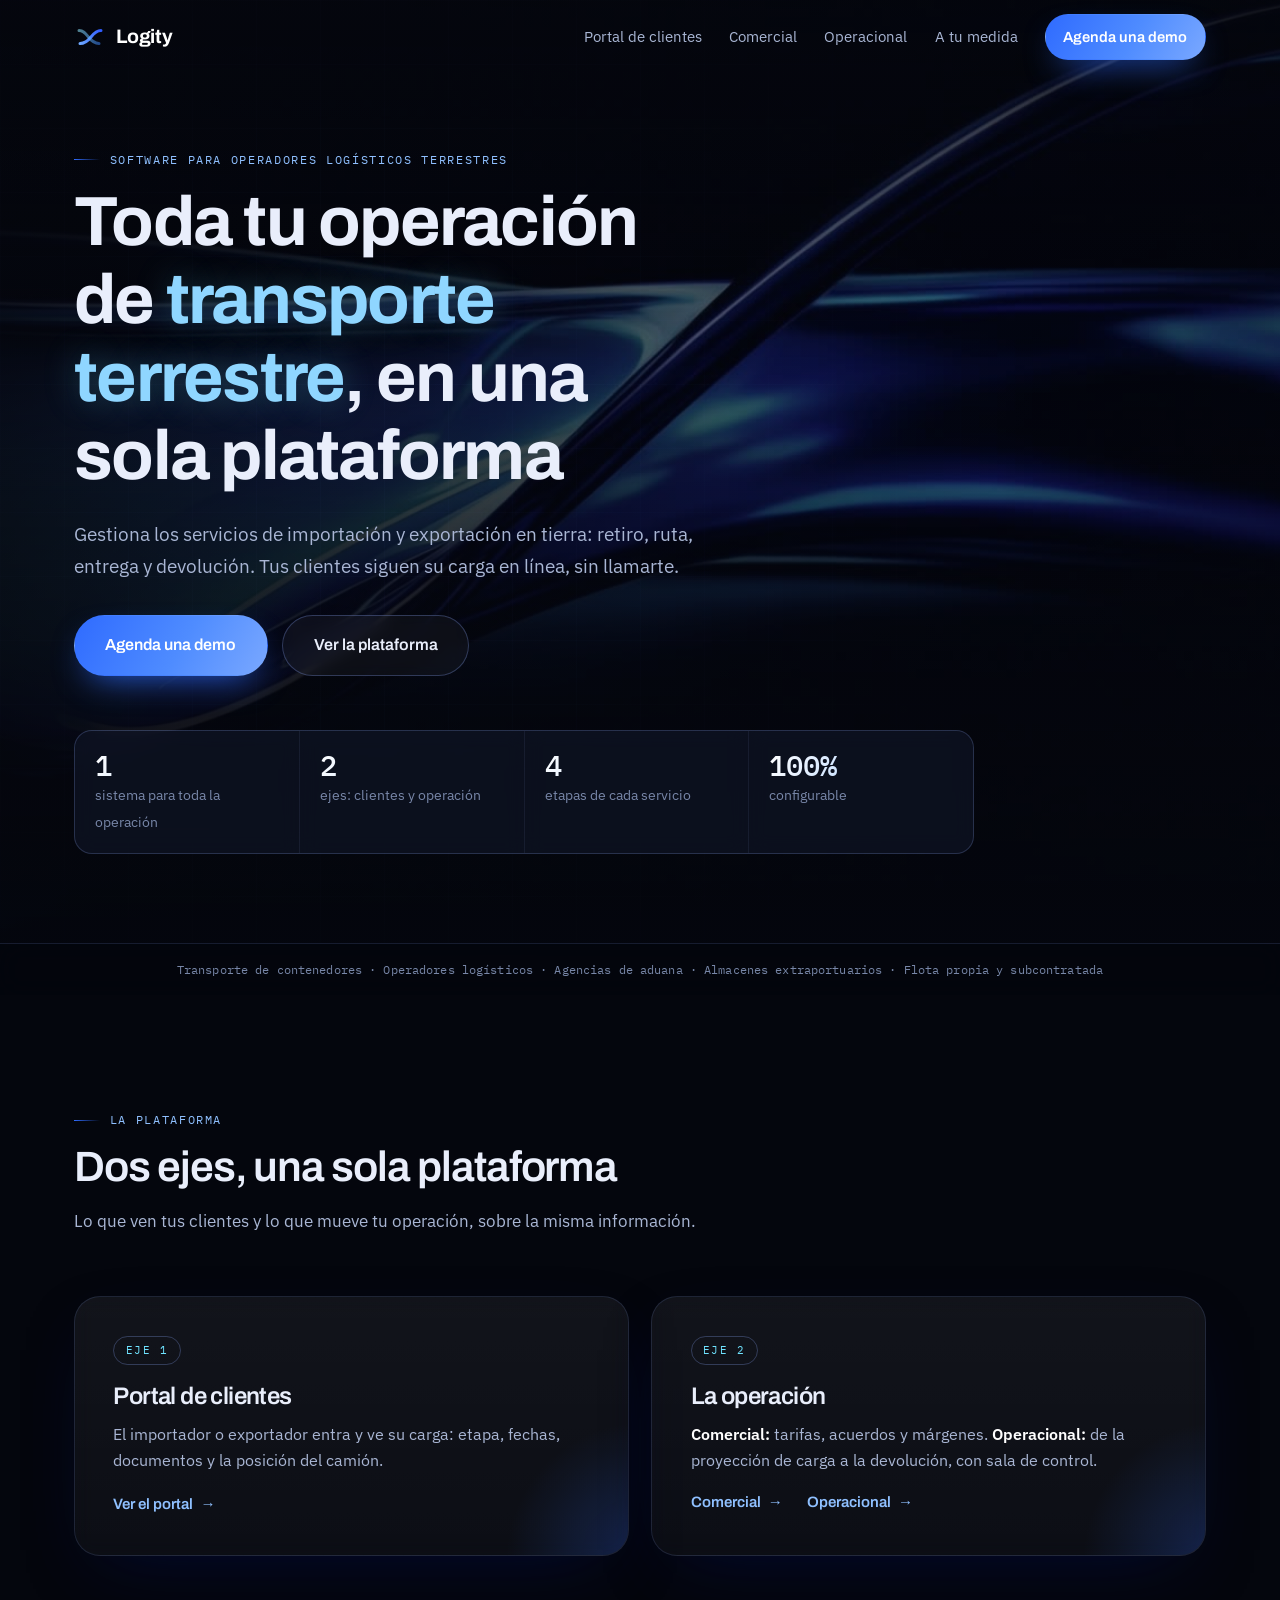
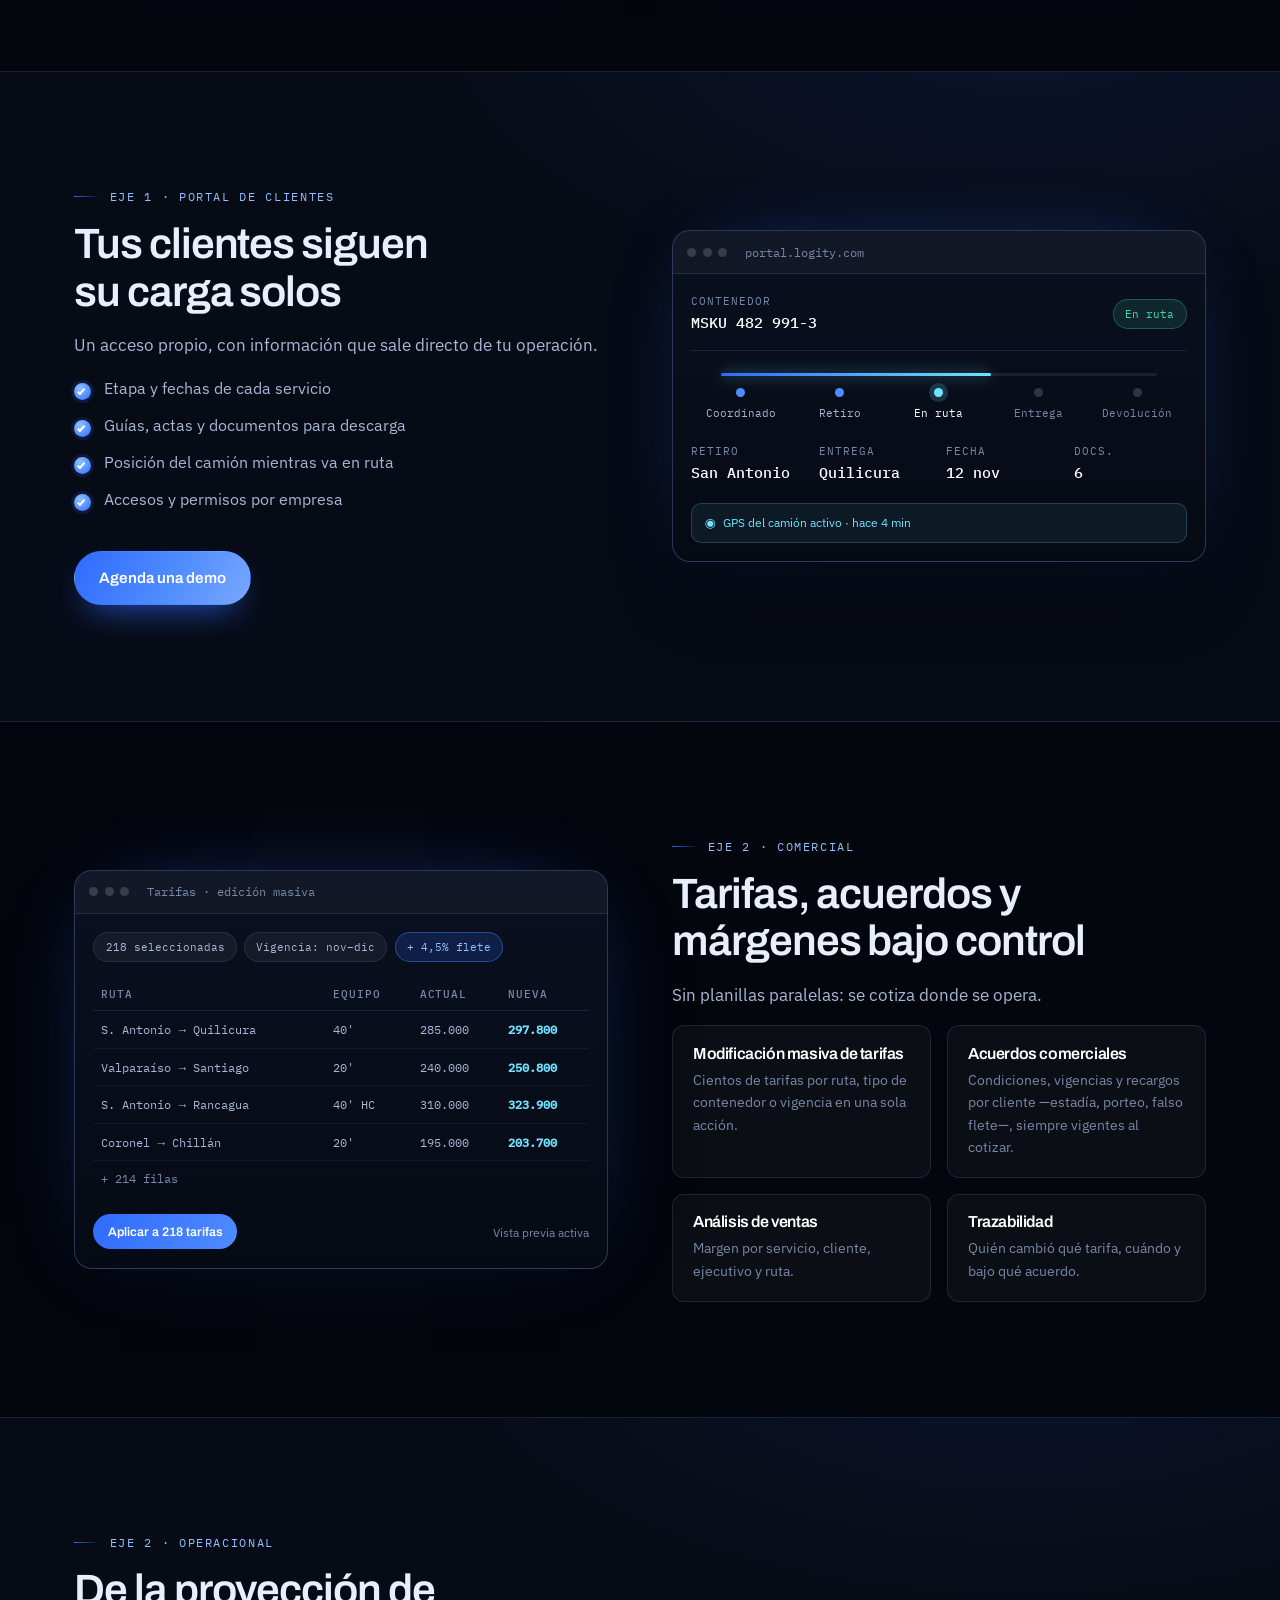
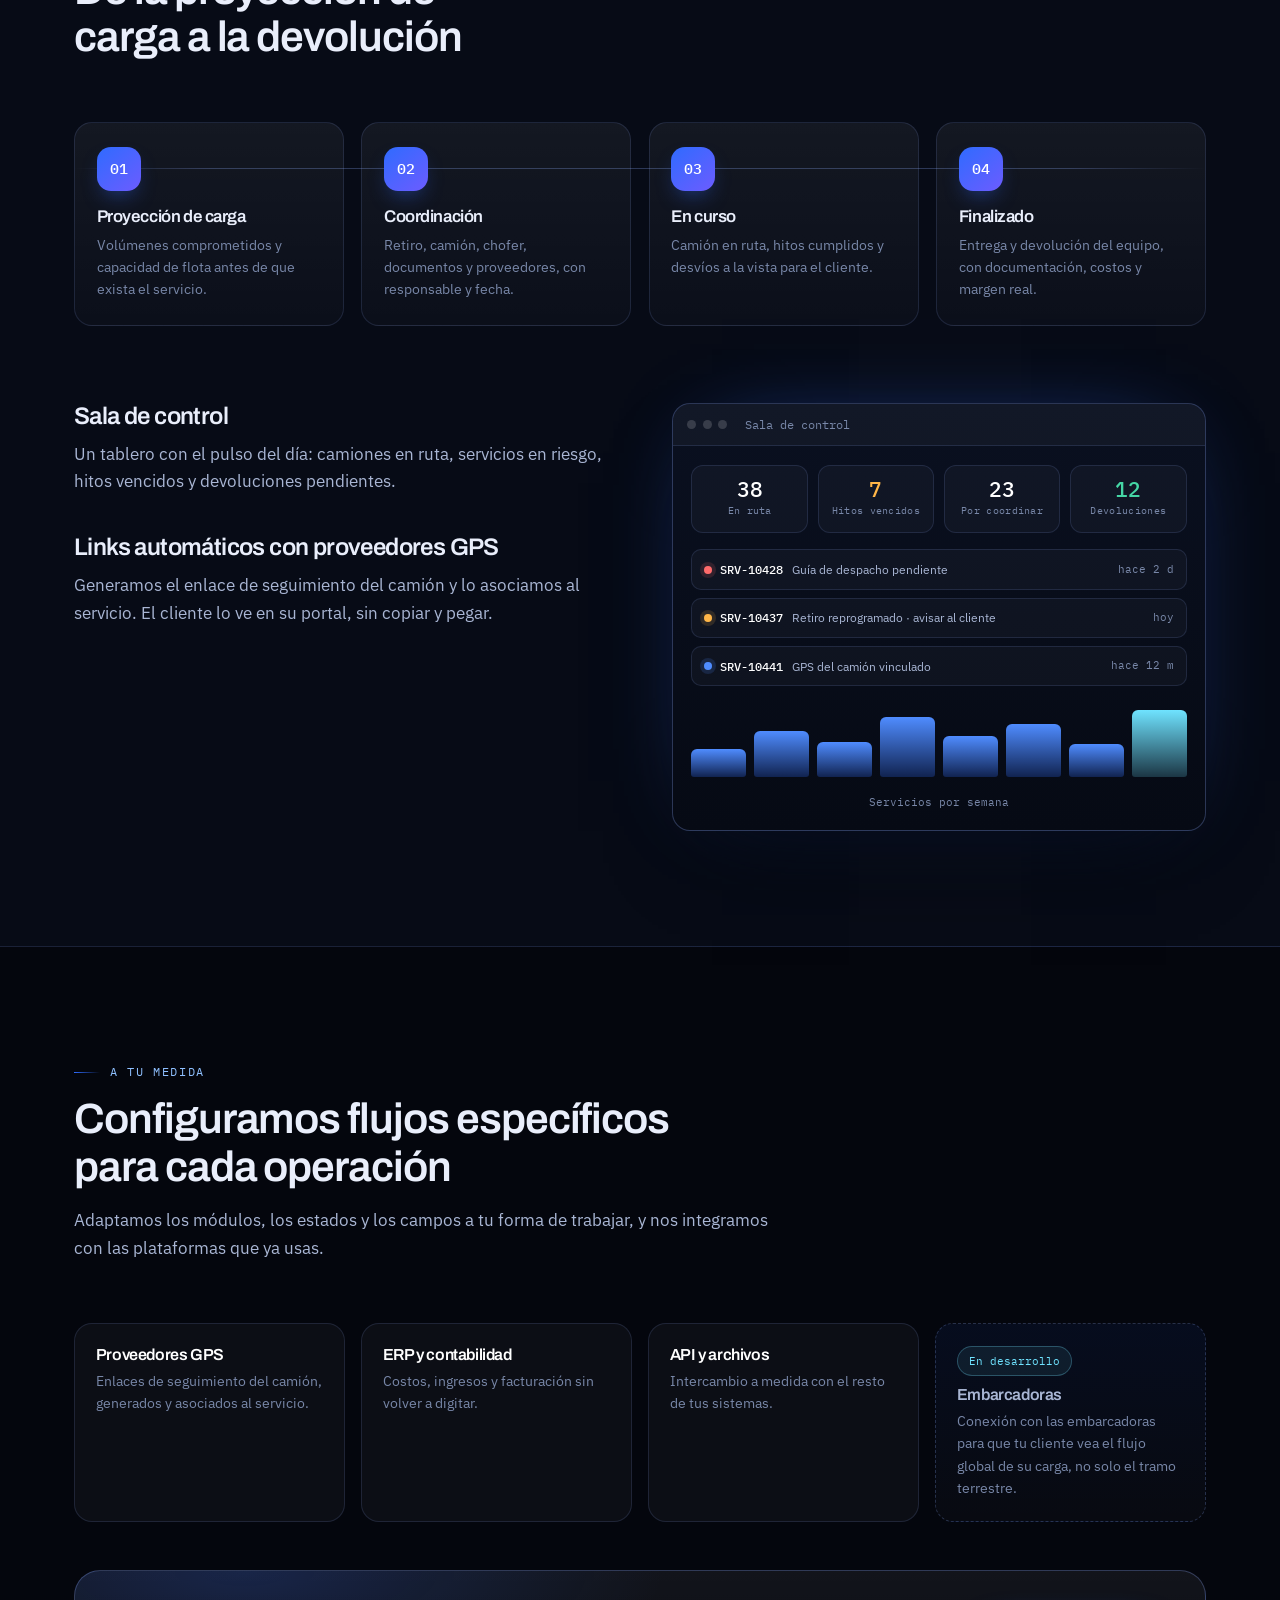
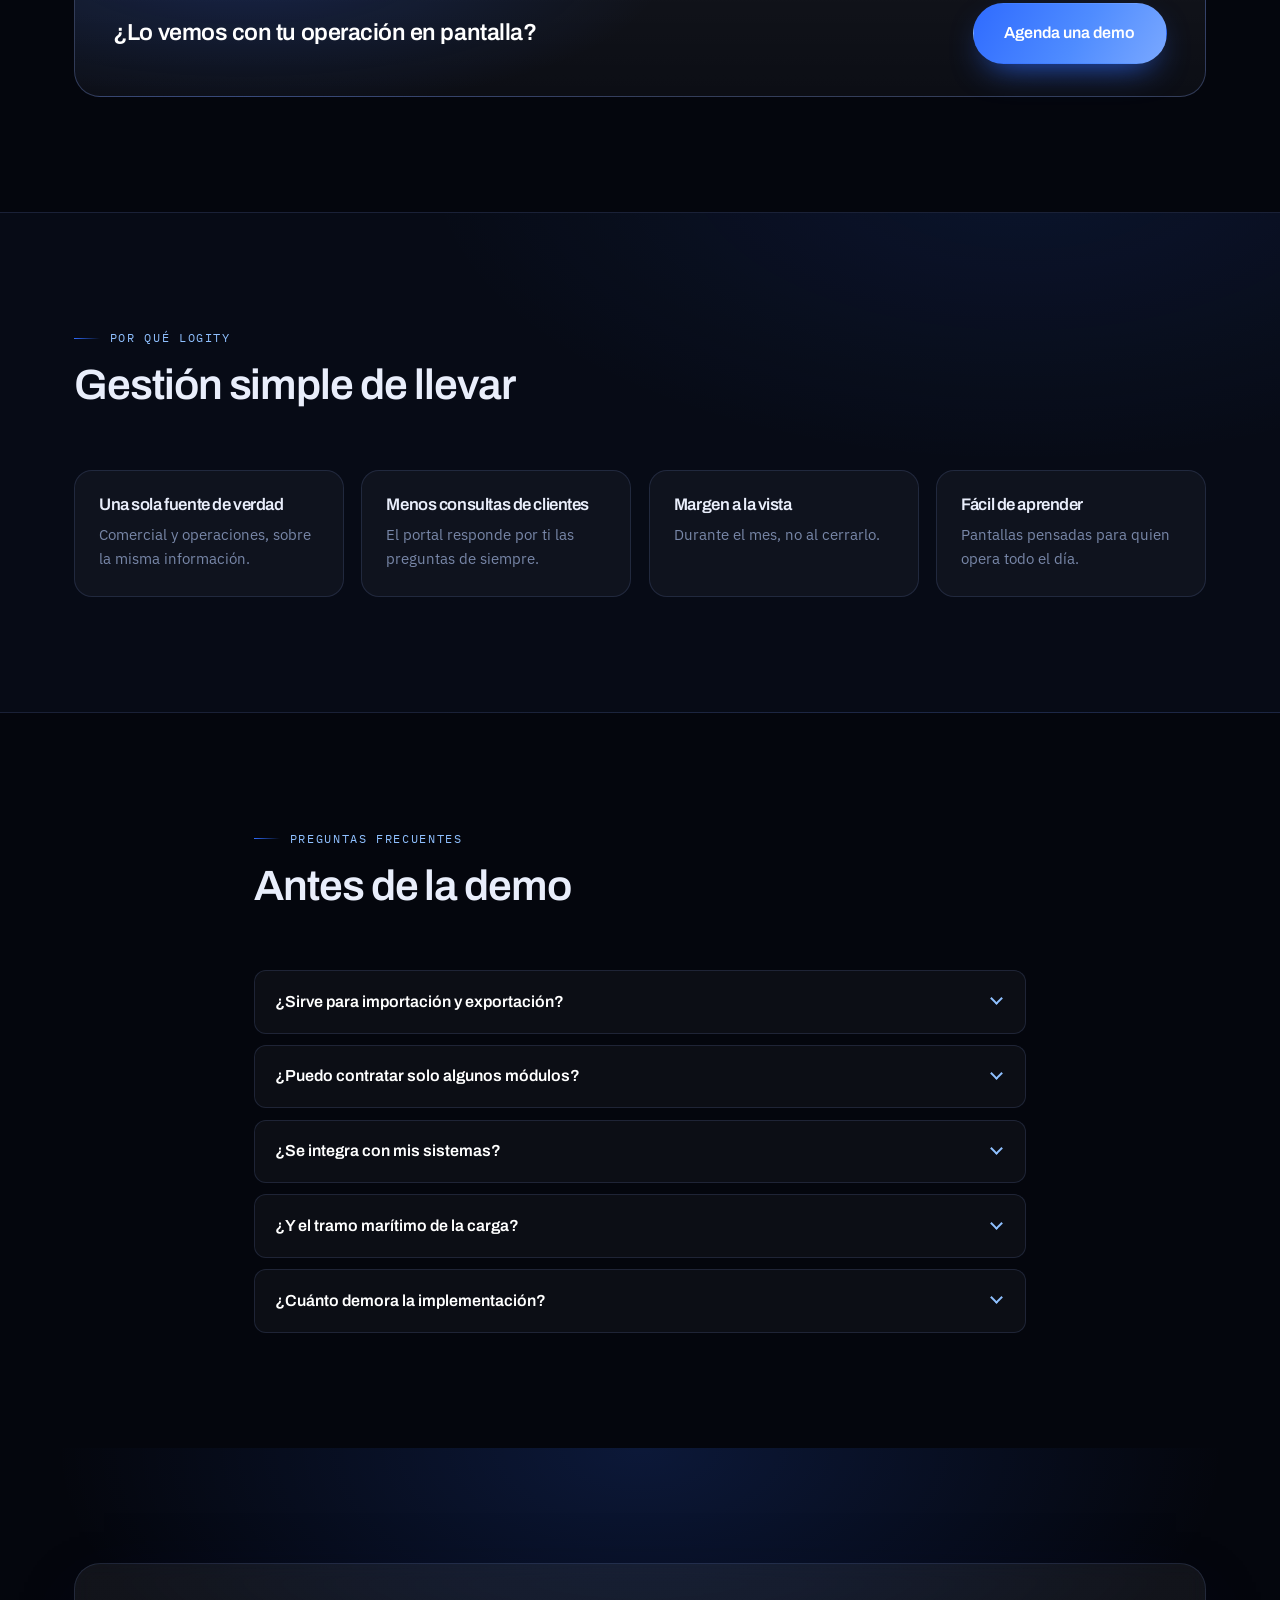
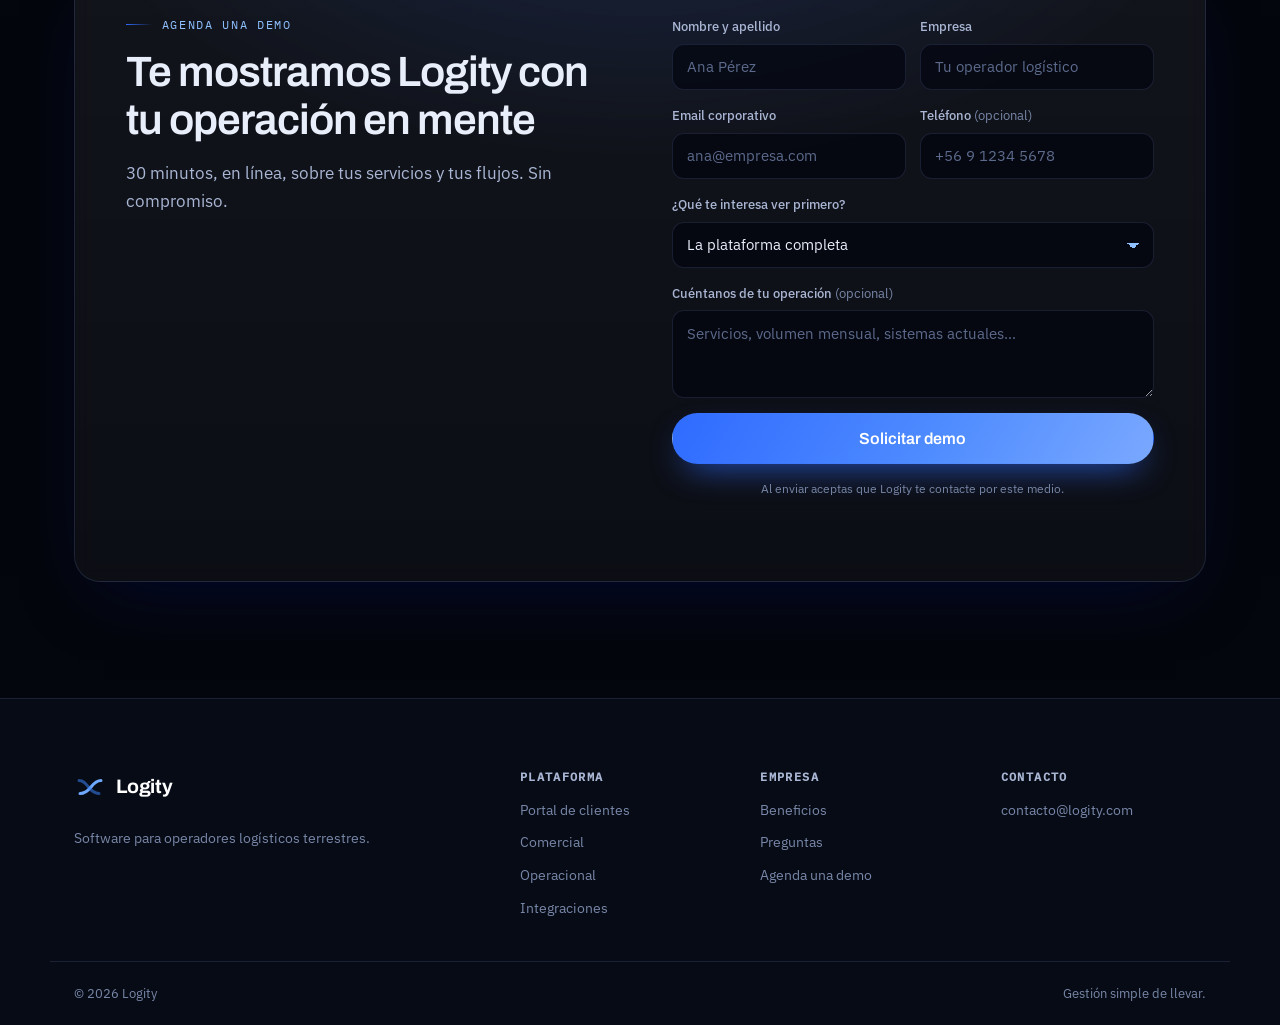
==== commit 9fd86926: "Enfoca la página en la operación terrestre El alcance real del producto es el servicio terrestre de " ====
--- a/index.html
+++ b/index.html
@@ -3,8 +3,8 @@
 <head>
 <meta charset="utf-8" />
 <meta name="viewport" content="width=device-width, initial-scale=1" />
-<title>Logity — Software integral para operadores logísticos</title>
-<meta name="description" content="Logity centraliza la operación de importación y exportación de operadores logísticos: módulo comercial, operacional, sala de control y portal para tus clientes. Configuramos flujos e integraciones a la medida de cada operación." />
+<title>Logity — Software para operadores logísticos terrestres</title>
+<meta name="description" content="Logity centraliza la operación terrestre de los servicios de importación y exportación: retiro, ruta, entrega y devolución. Módulo comercial, operacional, sala de control y portal para tus clientes, con flujos e integraciones a medida." />
 <meta name="theme-color" content="#05070f" />
 <link rel="icon" href="assets/img/favicon.svg" type="image/svg+xml" />
 <link rel="canonical" href="https://logity.com/" />
@@ -12,8 +12,8 @@
 <!-- Open Graph -->
 <meta property="og:type" content="website" />
 <meta property="og:locale" content="es_ES" />
-<meta property="og:title" content="Logity — Software integral para operadores logísticos" />
-<meta property="og:description" content="Toda tu operación de importación y exportación en una sola plataforma. Flujos e integraciones configurados a la medida de cada operación." />
+<meta property="og:title" content="Logity — Software para operadores logísticos terrestres" />
+<meta property="og:description" content="Toda tu operación terrestre de importación y exportación en una sola plataforma. Flujos e integraciones configurados a la medida de cada operación." />
 <meta property="og:image" content="assets/img/hero-poster.jpg" />
 <meta name="twitter:card" content="summary_large_image" />
 
@@ -28,7 +28,7 @@
   "name": "Logity",
   "applicationCategory": "BusinessApplication",
   "operatingSystem": "Web",
-  "description": "Software SaaS para operadores logísticos: gestión de servicios de importación y exportación, módulos comercial y operacional, sala de control y portal de seguimiento para clientes finales, con flujos e integraciones configurables.",
+  "description": "Software SaaS para operadores logísticos terrestres: gestión de los servicios de importación y exportación en tierra —retiro, ruta, entrega y devolución—, módulos comercial y operacional, sala de control y portal de seguimiento para clientes finales, con flujos e integraciones configurables.",
   "offers": { "@type": "Offer", "priceCurrency": "USD", "price": "0", "description": "Planes modulares según la operación de cada cliente" }
 }
 </script>
@@ -75,13 +75,13 @@
   </div>
 
   <div class="container hero__inner">
-    <p class="eyebrow reveal">Software para operadores logísticos</p>
+    <p class="eyebrow reveal">Software para operadores logísticos terrestres</p>
     <h1 class="hero__title reveal">
-      Toda tu operación de <span class="grad">comercio exterior</span>, en una sola plataforma
+      Toda tu operación de <span class="grad">transporte terrestre</span>, en una sola plataforma
     </h1>
     <p class="hero__sub reveal">
-      Gestiona tus servicios de importación y exportación de punta a punta.
-      Tus clientes siguen su carga en línea, sin llamarte.
+      Gestiona los servicios de importación y exportación en tierra: retiro, ruta, entrega y
+      devolución. Tus clientes siguen su carga en línea, sin llamarte.
     </p>
     <div class="hero__cta reveal">
       <a class="btn btn--primary btn--lg" href="#demo">Agenda una demo</a>
@@ -91,14 +91,14 @@
     <ul class="hero__stats reveal" role="list">
       <li><strong>1</strong><span>sistema para toda la operación</span></li>
       <li><strong>2</strong><span>ejes: clientes y operación</span></li>
-      <li><strong>4</strong><span>etapas del servicio</span></li>
+      <li><strong>4</strong><span>etapas de cada servicio</span></li>
       <li><strong>100%</strong><span>configurable</span></li>
     </ul>
   </div>
 
   <div class="hero__marquee">
     <div class="container">
-      <p>Freight forwarders · NVOCC · Agencias de aduana · Operadores 3PL · Carga marítima, aérea y terrestre</p>
+      <p>Transporte de contenedores · Operadores logísticos · Agencias de aduana · Almacenes extraportuarios · Flota propia y subcontratada</p>
     </div>
   </div>
 </section>
@@ -116,14 +116,14 @@
       <article class="pillar card reveal">
         <div class="pillar__tag">Eje 1</div>
         <h3 class="h3">Portal de clientes</h3>
-        <p>El importador o exportador entra y ve su carga: etapa, fechas, documentos y seguimiento GPS.</p>
+        <p>El importador o exportador entra y ve su carga: etapa, fechas, documentos y la posición del camión.</p>
         <a class="link-arrow" href="#portal">Ver el portal <span aria-hidden="true">→</span></a>
       </article>
 
       <article class="pillar card reveal">
         <div class="pillar__tag">Eje 2</div>
         <h3 class="h3">La operación</h3>
-        <p><strong>Comercial:</strong> tarifas, acuerdos y márgenes. <strong>Operacional:</strong> de la proyección de carga al cierre, con sala de control.</p>
+        <p><strong>Comercial:</strong> tarifas, acuerdos y márgenes. <strong>Operacional:</strong> de la proyección de carga a la devolución, con sala de control.</p>
         <div class="pillar__links">
           <a class="link-arrow" href="#comercial">Comercial <span aria-hidden="true">→</span></a>
           <a class="link-arrow" href="#operacional">Operacional <span aria-hidden="true">→</span></a>
@@ -142,9 +142,9 @@
         <h2 class="h2">Tus clientes siguen su carga solos</h2>
         <p class="lead">Un acceso propio, con información que sale directo de tu operación.</p>
         <ul class="checklist" role="list">
-          <li>Estado y fechas de cada embarque</li>
-          <li>Documentos disponibles para descarga</li>
-          <li>Seguimiento GPS mientras la carga va en ruta</li>
+          <li>Etapa y fechas de cada servicio</li>
+          <li>Guías, actas y documentos para descarga</li>
+          <li>Posición del camión mientras va en ruta</li>
           <li>Accesos y permisos por empresa</li>
         </ul>
         <a class="btn btn--primary" href="#demo">Agenda una demo</a>
@@ -155,26 +155,26 @@
           <div class="mock__bar"><span></span><span></span><span></span><p>portal.logity.com</p></div>
           <div class="mock__body">
             <div class="mock__row mock__row--head">
-              <div><p class="mock__label">Embarque</p><p class="mock__value">MSKU 482 991-3</p></div>
-              <span class="chip chip--live">En tránsito</span>
+              <div><p class="mock__label">Contenedor</p><p class="mock__value">MSKU 482 991-3</p></div>
+              <span class="chip chip--live">En ruta</span>
             </div>
             <div class="track">
               <div class="track__line"><i style="--p:62%"></i></div>
               <ul class="track__steps" role="list">
+                <li class="is-done"><b></b>Coordinado</li>
                 <li class="is-done"><b></b>Retiro</li>
-                <li class="is-done"><b></b>Zarpe</li>
-                <li class="is-now"><b></b>Tránsito</li>
-                <li><b></b>Arribo</li>
+                <li class="is-now"><b></b>En ruta</li>
                 <li><b></b>Entrega</li>
+                <li><b></b>Devolución</li>
               </ul>
             </div>
             <div class="mock__grid">
-              <div><p class="mock__label">Origen</p><p class="mock__value">Shanghái, CN</p></div>
-              <div><p class="mock__label">Destino</p><p class="mock__value">San Antonio</p></div>
-              <div><p class="mock__label">ETA</p><p class="mock__value">12 nov</p></div>
+              <div><p class="mock__label">Retiro</p><p class="mock__value">San Antonio</p></div>
+              <div><p class="mock__label">Entrega</p><p class="mock__value">Quilicura</p></div>
+              <div><p class="mock__label">Fecha</p><p class="mock__value">12 nov</p></div>
               <div><p class="mock__label">Docs.</p><p class="mock__value">6</p></div>
             </div>
-            <div class="mock__note"><span aria-hidden="true">◉</span> Seguimiento GPS activo · hace 4 min</div>
+            <div class="mock__note"><span aria-hidden="true">◉</span> GPS del camión activo · hace 4 min</div>
           </div>
         </div>
       </div>
@@ -194,11 +194,11 @@
         <div class="minicards">
           <div class="minicard">
             <h4>Modificación masiva de tarifas</h4>
-            <p>Cientos de tarifas por naviera, ruta o vigencia en una sola acción.</p>
+            <p>Cientos de tarifas por ruta, tipo de contenedor o vigencia en una sola acción.</p>
           </div>
           <div class="minicard">
             <h4>Acuerdos comerciales</h4>
-            <p>Condiciones, vigencias y recargos por cliente, siempre vigentes al cotizar.</p>
+            <p>Condiciones, vigencias y recargos por cliente —estadía, porteo, falso flete—, siempre vigentes al cotizar.</p>
           </div>
           <div class="minicard">
             <h4>Análisis de ventas</h4>
@@ -221,12 +221,12 @@
               <span class="chip chip--action">+ 4,5% flete</span>
             </div>
             <table class="rates">
-              <thead><tr><th>Ruta</th><th>Naviera</th><th>Actual</th><th>Nueva</th></tr></thead>
+              <thead><tr><th>Ruta</th><th>Equipo</th><th>Actual</th><th>Nueva</th></tr></thead>
               <tbody>
-                <tr><td>SHA → SAI</td><td>Maersk</td><td>1.850</td><td class="up">1.933</td></tr>
-                <tr><td>NGB → VAP</td><td>MSC</td><td>1.720</td><td class="up">1.797</td></tr>
-                <tr><td>BUS → SAI</td><td>ONE</td><td>2.140</td><td class="up">2.236</td></tr>
-                <tr><td>CAL → IQQ</td><td>Hapag</td><td>1.480</td><td class="up">1.547</td></tr>
+                <tr><td>S. Antonio → Quilicura</td><td>40'</td><td>285.000</td><td class="up">297.800</td></tr>
+                <tr><td>Valparaíso → Santiago</td><td>20'</td><td>240.000</td><td class="up">250.800</td></tr>
+                <tr><td>S. Antonio → Rancagua</td><td>40' HC</td><td>310.000</td><td class="up">323.900</td></tr>
+                <tr><td>Coronel → Chillán</td><td>20'</td><td>195.000</td><td class="up">203.700</td></tr>
                 <tr class="is-muted"><td colspan="4">+ 214 filas</td></tr>
               </tbody>
             </table>
@@ -243,39 +243,39 @@
   <div class="container">
     <header class="section__head reveal">
       <p class="eyebrow">Eje 2 · Operacional</p>
-      <h2 class="h2">De la proyección de carga al cierre</h2>
+      <h2 class="h2">De la proyección de carga a la devolución</h2>
     </header>
 
     <ol class="pipeline" role="list">
       <li class="pipeline__step reveal">
         <span class="pipeline__num">01</span>
         <h3>Proyección de carga</h3>
-        <p>Volúmenes y reservas estimadas antes de que exista el servicio.</p>
+        <p>Volúmenes comprometidos y capacidad de flota antes de que exista el servicio.</p>
       </li>
       <li class="pipeline__step reveal">
         <span class="pipeline__num">02</span>
         <h3>Coordinación</h3>
-        <p>Booking, retiro, documentos y proveedores, con responsable y fecha.</p>
+        <p>Retiro, camión, chofer, documentos y proveedores, con responsable y fecha.</p>
       </li>
       <li class="pipeline__step reveal">
         <span class="pipeline__num">03</span>
         <h3>En curso</h3>
-        <p>Hitos cumplidos, desvíos a la vista y seguimiento hacia el cliente.</p>
+        <p>Camión en ruta, hitos cumplidos y desvíos a la vista para el cliente.</p>
       </li>
       <li class="pipeline__step reveal">
         <span class="pipeline__num">04</span>
         <h3>Finalizado</h3>
-        <p>Cierre con documentación, costos e ingresos, y el margen real.</p>
+        <p>Entrega y devolución del equipo, con documentación, costos y margen real.</p>
       </li>
     </ol>
 
     <div class="feature feature--top">
       <div class="feature__copy reveal">
         <h3 class="h3">Sala de control</h3>
-        <p class="lead">Un tablero con el pulso de la operación: servicios en riesgo, hitos vencidos y documentos pendientes.</p>
+        <p class="lead">Un tablero con el pulso del día: camiones en ruta, servicios en riesgo, hitos vencidos y devoluciones pendientes.</p>
 
         <h3 class="h3 mt">Links automáticos con proveedores GPS</h3>
-        <p class="lead">Generamos el enlace de seguimiento satelital y lo asociamos al servicio. El cliente lo ve en su portal, sin copiar y pegar.</p>
+        <p class="lead">Generamos el enlace de seguimiento del camión y lo asociamos al servicio. El cliente lo ve en su portal, sin copiar y pegar.</p>
       </div>
 
       <div class="feature__visual reveal">
@@ -283,15 +283,15 @@
           <div class="mock__bar"><span></span><span></span><span></span><p>Sala de control</p></div>
           <div class="mock__body">
             <div class="kpis">
-              <div class="kpi"><p class="kpi__n">146</p><p class="kpi__l">Activos</p></div>
+              <div class="kpi"><p class="kpi__n">38</p><p class="kpi__l">En ruta</p></div>
               <div class="kpi"><p class="kpi__n kpi__n--warn">7</p><p class="kpi__l">Hitos vencidos</p></div>
               <div class="kpi"><p class="kpi__n">23</p><p class="kpi__l">Por coordinar</p></div>
-              <div class="kpi"><p class="kpi__n kpi__n--ok">98%</p><p class="kpi__l">Docs. al día</p></div>
+              <div class="kpi"><p class="kpi__n kpi__n--ok">12</p><p class="kpi__l">Devoluciones</p></div>
             </div>
             <ul class="alerts" role="list">
-              <li><span class="dot dot--red"></span><b>SRV-10428</b> Documento de embarque pendiente <em>hace 2 d</em></li>
-              <li><span class="dot dot--amber"></span><b>SRV-10437</b> ETA adelantada · avisar al cliente <em>hoy</em></li>
-              <li><span class="dot dot--blue"></span><b>SRV-10441</b> GPS vinculado automáticamente <em>hace 12 m</em></li>
+              <li><span class="dot dot--red"></span><b>SRV-10428</b> Guía de despacho pendiente <em>hace 2 d</em></li>
+              <li><span class="dot dot--amber"></span><b>SRV-10437</b> Retiro reprogramado · avisar al cliente <em>hoy</em></li>
+              <li><span class="dot dot--blue"></span><b>SRV-10441</b> GPS del camión vinculado <em>hace 12 m</em></li>
             </ul>
             <div class="bars" aria-hidden="true">
               <i style="--h:38%"></i><i style="--h:62%"></i><i style="--h:47%"></i><i style="--h:81%"></i>
@@ -318,10 +318,14 @@
     </header>
 
     <ul class="integrations" role="list">
+      <li class="reveal"><h4>Proveedores GPS</h4><p>Enlaces de seguimiento del camión, generados y asociados al servicio.</p></li>
       <li class="reveal"><h4>ERP y contabilidad</h4><p>Costos, ingresos y facturación sin volver a digitar.</p></li>
-      <li class="reveal"><h4>Proveedores GPS</h4><p>Enlaces de seguimiento generados y asociados al servicio.</p></li>
-      <li class="reveal"><h4>Navieras y aerolíneas</h4><p>Estados y fechas de los portales que ya consultas.</p></li>
       <li class="reveal"><h4>API y archivos</h4><p>Intercambio a medida con el resto de tus sistemas.</p></li>
+      <li class="reveal is-soon">
+        <span class="chip chip--soon">En desarrollo</span>
+        <h4>Embarcadoras</h4>
+        <p>Conexión con las embarcadoras para que tu cliente vea el flujo global de su carga, no solo el tramo terrestre.</p>
+      </li>
     </ul>
 
     <div class="cta-band reveal">
@@ -359,7 +363,7 @@
     <div class="faq">
       <details class="reveal">
         <summary>¿Sirve para importación y exportación?</summary>
-        <p>Sí, en operaciones marítimas, aéreas y terrestres.</p>
+        <p>Sí. En importación: retiro, entrega y devolución del equipo. En exportación: retiro del vacío, carga en planta y presentación a puerto.</p>
       </details>
       <details class="reveal">
         <summary>¿Puedo contratar solo algunos módulos?</summary>
@@ -367,7 +371,11 @@
       </details>
       <details class="reveal">
         <summary>¿Se integra con mis sistemas?</summary>
-        <p>Sí: proveedores GPS, ERP y contabilidad, portales de navieras y otras plataformas vía API o archivos.</p>
+        <p>Sí: proveedores GPS, ERP y contabilidad, y otras plataformas vía API o archivos.</p>
+      </details>
+      <details class="reveal">
+        <summary>¿Y el tramo marítimo de la carga?</summary>
+        <p>Hoy gestionamos el servicio terrestre. Estamos trabajando en la conexión con las embarcadoras para mostrar también el flujo global de la carga en el portal.</p>
       </details>
       <details class="reveal">
         <summary>¿Cuánto demora la implementación?</summary>
@@ -437,7 +445,7 @@
         </span>
         <span class="brand__name">Logity</span>
       </a>
-      <p>Software para operadores logísticos.</p>
+      <p>Software para operadores logísticos terrestres.</p>
     </div>
 
     <nav class="footer__col" aria-label="Plataforma">
--- a/styles.css
+++ b/styles.css
@@ -269,6 +269,16 @@
 .integrations li:hover{ border-color:var(--line-strong); transform:translateY(-3px); }
 .integrations h4{ font-size:1rem; margin-bottom:.4rem; color:#fff; }
 .integrations p{ margin:0; font-size:.9rem; color:var(--text-dim); line-height:1.55; }
+
+.integrations li.is-soon{
+  border-style:dashed; border-color:rgba(140,170,255,.24);
+  background:linear-gradient(180deg,rgba(47,107,255,.07),rgba(255,255,255,.02));
+}
+.integrations li.is-soon h4{ color:var(--text-soft); }
+.integrations .chip--soon{
+  display:inline-block; margin-bottom:.6rem;
+  background:rgba(111,227,255,.08); color:var(--cyan); border:1px solid rgba(111,227,255,.28);
+}
 
 /* ---------- franja de CTA ---------- */
 .cta-band{
